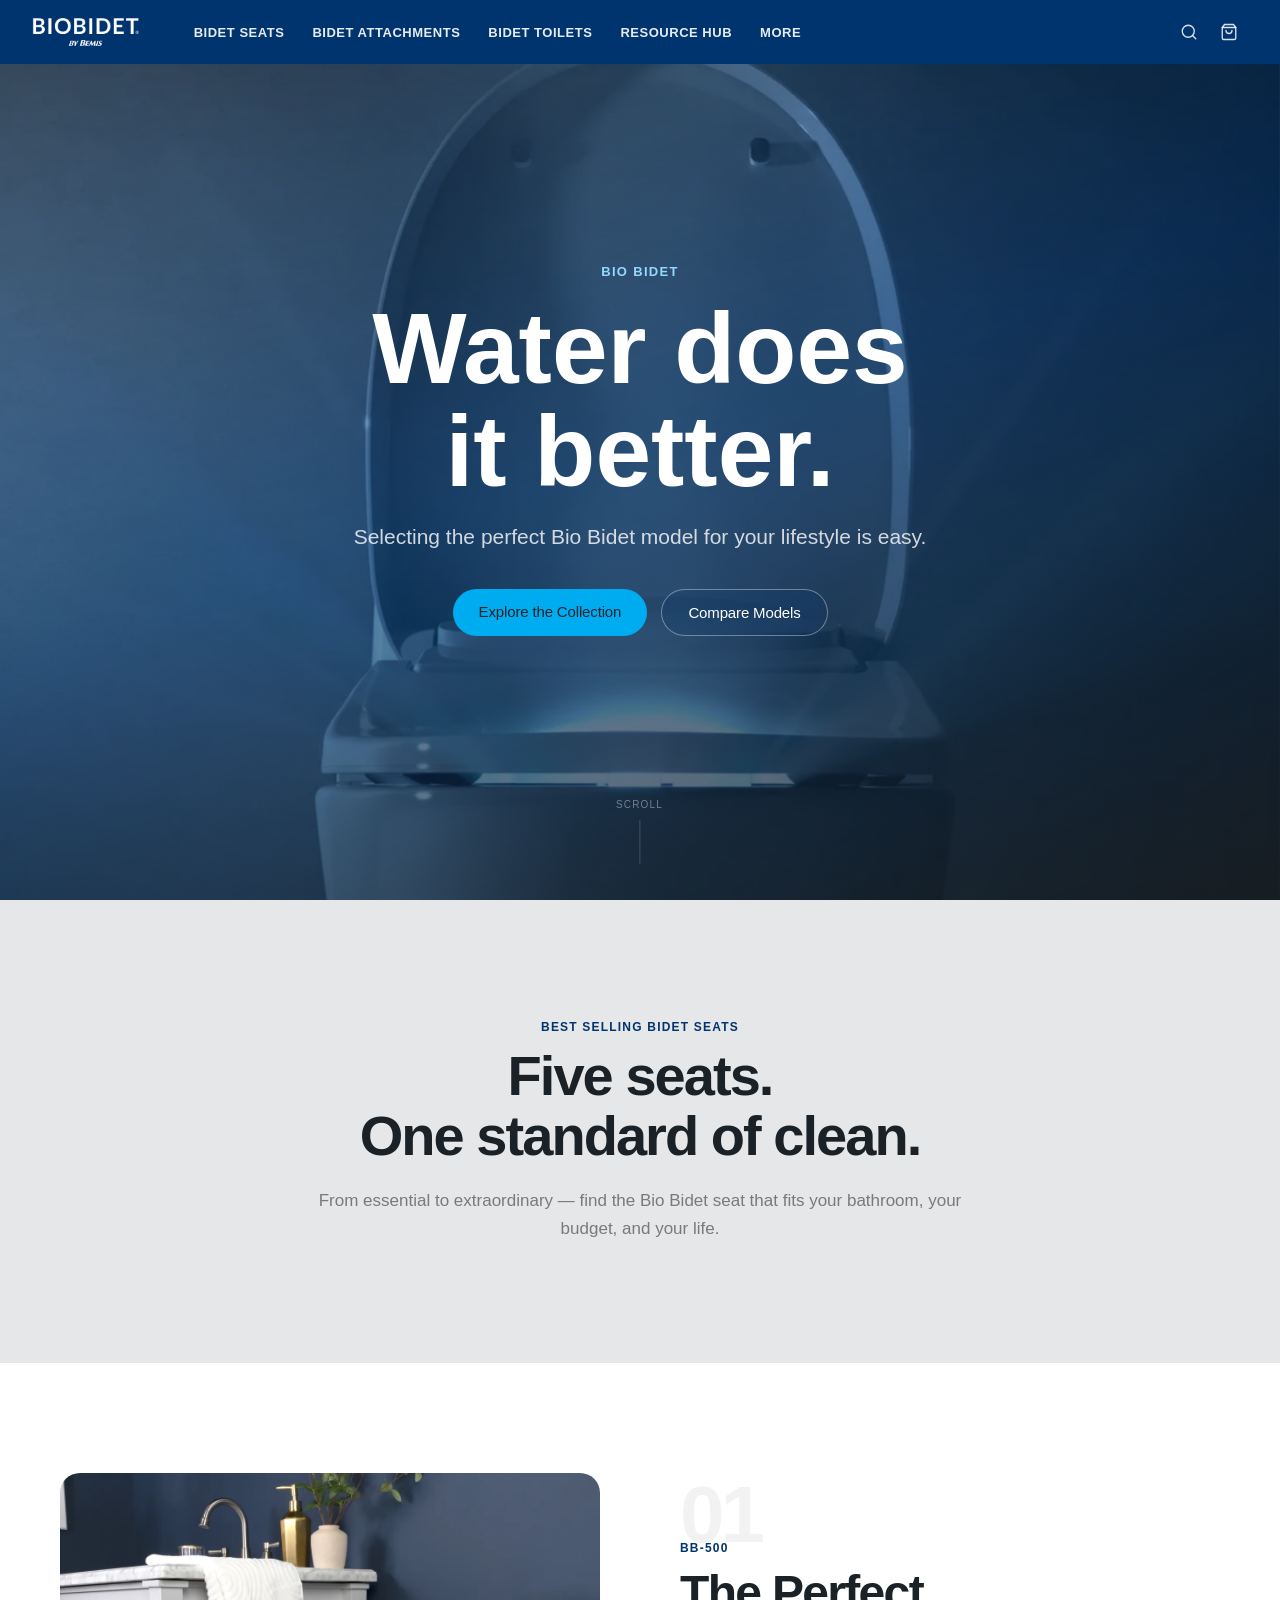
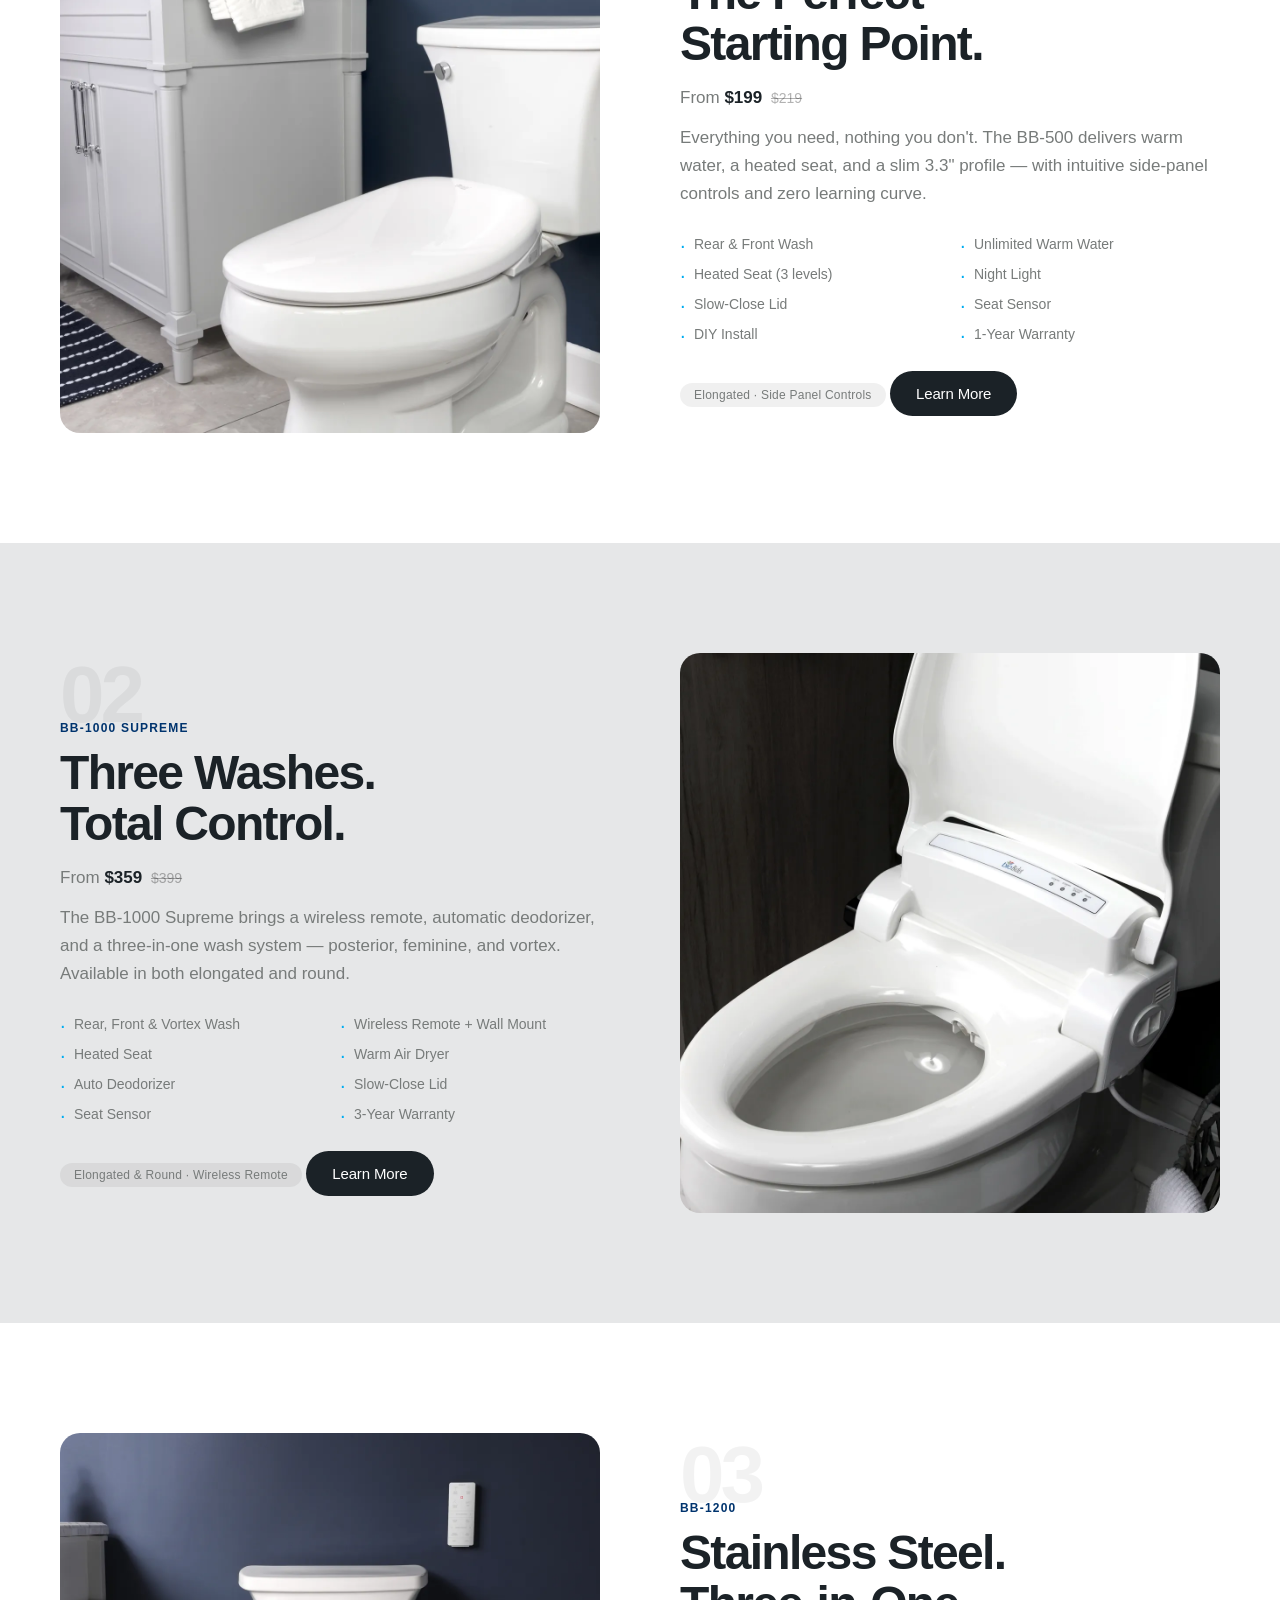
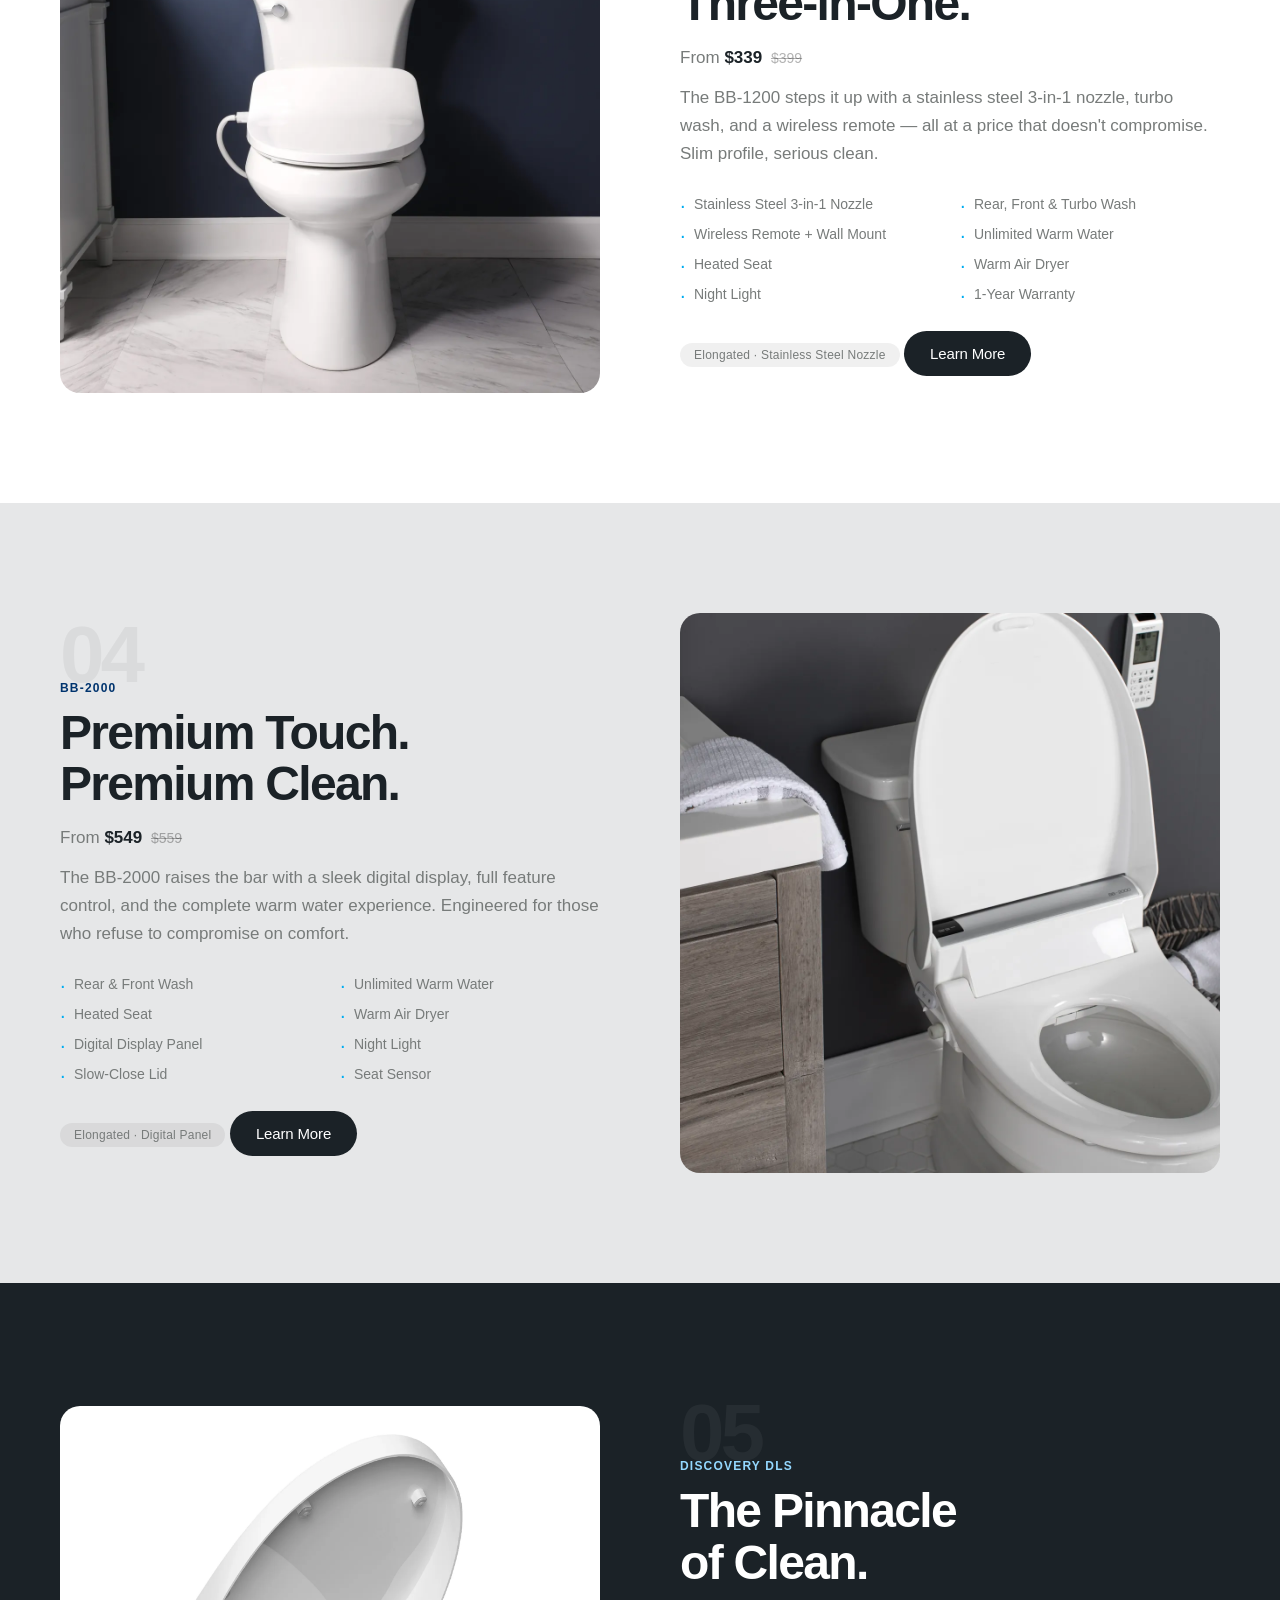
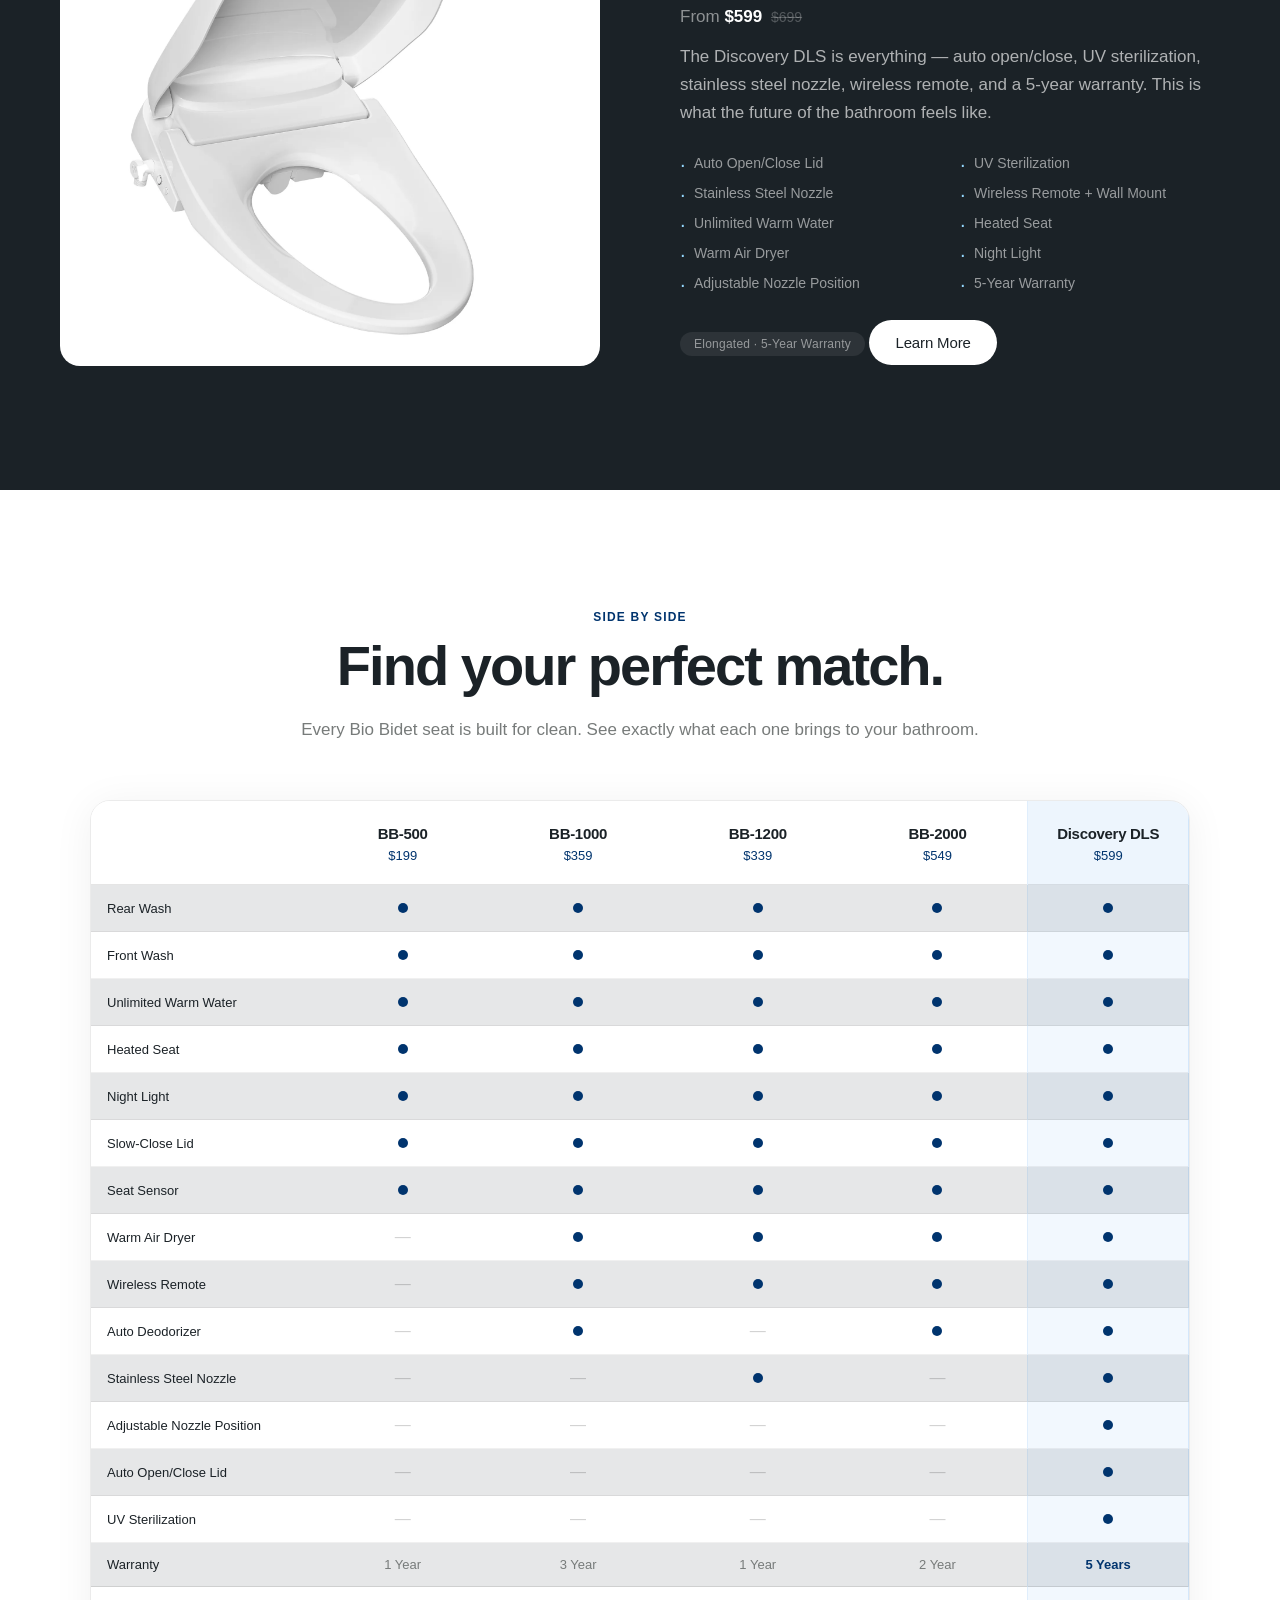
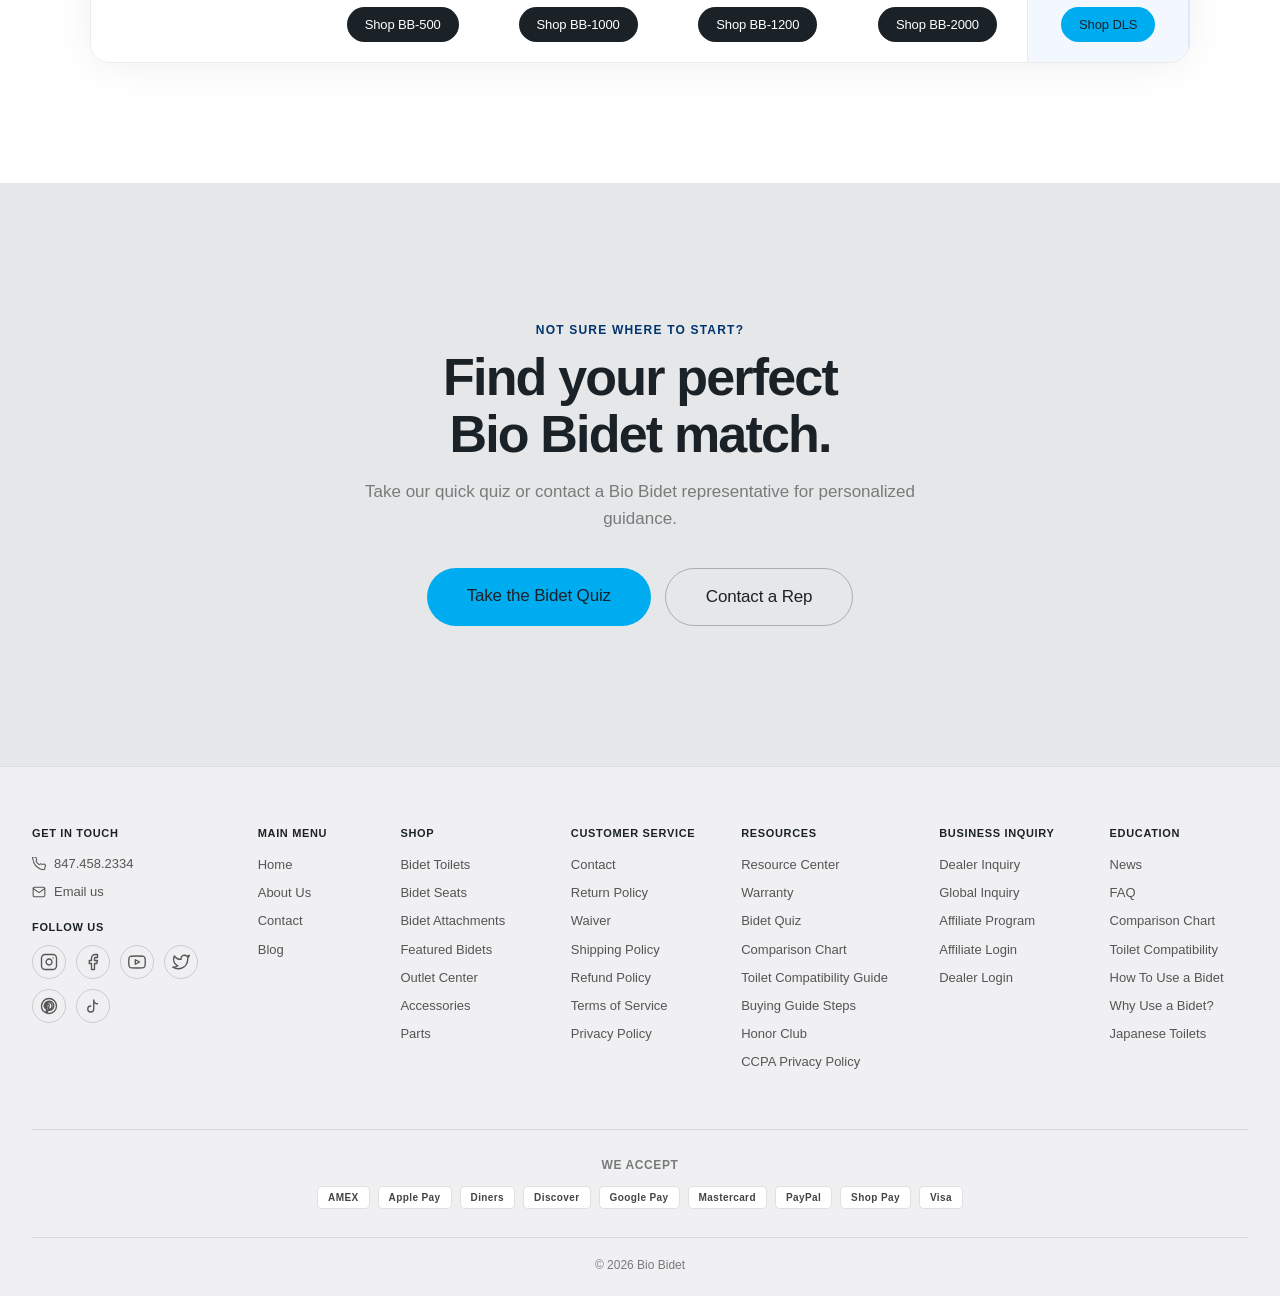
==== index.html @ 17b4bf98 "Add Bio Bidet Hero section and update styles for consistency - Created a new Liquid file for the Bio" ====
<!doctype html>
<html lang="en">
	<head>
		<meta charset="UTF-8" />
		<meta
			name="viewport"
			content="width=device-width, initial-scale=1.0"
		/>
		<title>Bidet Seat Comparison | Bio Bidet</title>
		<link
			rel="stylesheet"
			href="styles.css"
		/>
	</head>
	<body>
		<!-- HEADER -->
		<header
			class="site-header"
			id="site-header"
		>
			<nav class="nav-inner">
				<a
					href="/"
					class="nav-logo"
				>
					<img
						src="biobidet_images/newbiologo_white_5fd1c86d-9ed9-4a33-ad0b-62abd472718f_160x@2x.avif"
						alt="BioBidet by Bemis"
					/>
				</a>
				<ul class="nav-links">
					<li><a href="#">Bidet Seats</a></li>
					<li><a href="#">Bidet Attachments</a></li>
					<li><a href="#">Bidet Toilets</a></li>
					<li><a href="#">Resource Hub</a></li>
					<li><a href="#">More</a></li>
				</ul>
				<div class="nav-actions">
					<a
						href="#"
						class="nav-icon"
						aria-label="Search"
					>
						<svg
							width="18"
							height="18"
							viewBox="0 0 24 24"
							fill="none"
							stroke="currentColor"
							stroke-width="1.8"
							stroke-linecap="round"
							stroke-linejoin="round"
						>
							<circle
								cx="11"
								cy="11"
								r="8"
							></circle>
							<line
								x1="21"
								y1="21"
								x2="16.65"
								y2="16.65"
							></line>
						</svg>
					</a>
					<a
						href="#"
						class="nav-icon"
						aria-label="Cart"
					>
						<svg
							width="18"
							height="18"
							viewBox="0 0 24 24"
							fill="none"
							stroke="currentColor"
							stroke-width="1.8"
							stroke-linecap="round"
							stroke-linejoin="round"
						>
							<path d="M6 2L3 6v14a2 2 0 002 2h14a2 2 0 002-2V6l-3-4z"></path>
							<line
								x1="3"
								y1="6"
								x2="21"
								y2="6"
							></line>
							<path d="M16 10a4 4 0 01-8 0"></path>
						</svg>
					</a>
				</div>
			</nav>
		</header>

		<main>
			<!-- HERO -->
			<section class="hero">
				<div class="hero-media">
					<img
						src="biobidet_images/hero_web.webp"
						alt="Bio Bidet"
						class="hero-img"
					/>
					<div class="hero-overlay"></div>
				</div>
				<div class="hero-content">
					<p class="hero-eyebrow">Bio Bidet</p>
					<h1 class="hero-headline">Water does<br />it better.</h1>
					<p class="hero-sub">
						Selecting the perfect Bio Bidet model for your lifestyle is easy.
					</p>
					<div class="hero-actions">
						<a
							href="#collection"
							class="btn btn-primary"
							>Explore the Collection</a
						>
						<a
							href="#compare"
							class="btn btn-ghost"
							>Compare Models</a
						>
					</div>
				</div>
				<div class="hero-scroll">
					<span>Scroll</span>
					<div class="scroll-line"></div>
				</div>
			</section>

			<!-- COLLECTION INTRO -->
			<section
				class="collection-intro"
				id="collection"
			>
				<div class="collection-intro-inner">
					<p class="eyebrow reveal-fade">Best Selling Bidet Seats</p>
					<h2 class="section-title reveal-up">
						Five seats.<br />One standard of clean.
					</h2>
					<p class="section-sub reveal-up delay-1">
						From essential to extraordinary — find the Bio Bidet seat that fits
						your bathroom, your budget, and your life.
					</p>
				</div>
			</section>

			<!-- BB-500 -->
			<section
				class="product-section"
				id="bb-500"
			>
				<div class="product-inner">
					<div class="product-media reveal-right">
						<img
							src="biobidet_images/bb-500-lifestyle_web.webp"
							alt="BB-500 Bidet Seat"
						/>
					</div>
					<div class="product-content reveal-left">
						<p class="product-number">01</p>
						<p class="eyebrow">BB-500</p>
						<h2 class="product-title">The Perfect<br />Starting Point.</h2>
						<p class="product-price">
							From <strong>$199</strong> <span class="price-reg">$219</span>
						</p>
						<p class="product-desc">
							Everything you need, nothing you don't. The BB-500 delivers warm
							water, a heated seat, and a slim 3.3" profile — with intuitive
							side-panel controls and zero learning curve.
						</p>
						<ul class="feature-list">
							<li>Rear &amp; Front Wash</li>
							<li>Unlimited Warm Water</li>
							<li>Heated Seat (3 levels)</li>
							<li>Night Light</li>
							<li>Slow-Close Lid</li>
							<li>Seat Sensor</li>
							<li>DIY Install</li>
							<li>1-Year Warranty</li>
						</ul>
						<div class="product-tag">Elongated · Side Panel Controls</div>
						<a
							href="#"
							class="btn btn-dark"
							>Learn More</a
						>
					</div>
				</div>
			</section>

			<!-- BB-1000 -->
			<section
				class="product-section product-section--alt"
				id="bb-1000"
			>
				<div class="product-inner">
					<div class="product-content reveal-right">
						<p class="product-number">02</p>
						<p class="eyebrow">BB-1000 Supreme</p>
						<h2 class="product-title">Three Washes.<br />Total Control.</h2>
						<p class="product-price">
							From <strong>$359</strong> <span class="price-reg">$399</span>
						</p>
						<p class="product-desc">
							The BB-1000 Supreme brings a wireless remote, automatic
							deodorizer, and a three-in-one wash system — posterior, feminine,
							and vortex. Available in both elongated and round.
						</p>
						<ul class="feature-list">
							<li>Rear, Front &amp; Vortex Wash</li>
							<li>Wireless Remote + Wall Mount</li>
							<li>Heated Seat</li>
							<li>Warm Air Dryer</li>
							<li>Auto Deodorizer</li>
							<li>Slow-Close Lid</li>
							<li>Seat Sensor</li>
							<li>3-Year Warranty</li>
						</ul>
						<div class="product-tag">
							Elongated &amp; Round · Wireless Remote
						</div>
						<a
							href="#"
							class="btn btn-dark"
							>Learn More</a
						>
					</div>
					<div class="product-media reveal-left">
						<img
							src="biobidet_images/bb-1000-lifestyle_web.webp"
							alt="BB-1000 Supreme Bidet Seat"
						/>
					</div>
				</div>
			</section>

			<!-- BB-1200 -->
			<section
				class="product-section"
				id="bb-1200"
			>
				<div class="product-inner">
					<div class="product-media reveal-right">
						<img
							src="biobidet_images/BB1200_Lifestyle_9_web.webp"
							alt="BB-1200 Bidet Seat"
						/>
					</div>
					<div class="product-content reveal-left">
						<p class="product-number">03</p>
						<p class="eyebrow">BB-1200</p>
						<h2 class="product-title">Stainless Steel.<br />Three-in-One.</h2>
						<p class="product-price">
							From <strong>$339</strong> <span class="price-reg">$399</span>
						</p>
						<p class="product-desc">
							The BB-1200 steps it up with a stainless steel 3-in-1 nozzle,
							turbo wash, and a wireless remote — all at a price that doesn't
							compromise. Slim profile, serious clean.
						</p>
						<ul class="feature-list">
							<li>Stainless Steel 3-in-1 Nozzle</li>
							<li>Rear, Front &amp; Turbo Wash</li>
							<li>Wireless Remote + Wall Mount</li>
							<li>Unlimited Warm Water</li>
							<li>Heated Seat</li>
							<li>Warm Air Dryer</li>
							<li>Night Light</li>
							<li>1-Year Warranty</li>
						</ul>
						<div class="product-tag">Elongated · Stainless Steel Nozzle</div>
						<a
							href="#"
							class="btn btn-dark"
							>Learn More</a
						>
					</div>
				</div>
			</section>

			<!-- BB-2000 -->
			<section
				class="product-section product-section--alt"
				id="bb-2000"
			>
				<div class="product-inner">
					<div class="product-content reveal-right">
						<p class="product-number">04</p>
						<p class="eyebrow">BB-2000</p>
						<h2 class="product-title">Premium Touch.<br />Premium Clean.</h2>
						<p class="product-price">
							From <strong>$549</strong> <span class="price-reg">$559</span>
						</p>
						<p class="product-desc">
							The BB-2000 raises the bar with a sleek digital display, full
							feature control, and the complete warm water experience.
							Engineered for those who refuse to compromise on comfort.
						</p>
						<ul class="feature-list">
							<li>Rear &amp; Front Wash</li>
							<li>Unlimited Warm Water</li>
							<li>Heated Seat</li>
							<li>Warm Air Dryer</li>
							<li>Digital Display Panel</li>
							<li>Night Light</li>
							<li>Slow-Close Lid</li>
							<li>Seat Sensor</li>
						</ul>
						<div class="product-tag">Elongated · Digital Panel</div>
						<a
							href="#"
							class="btn btn-dark"
							>Learn More</a
						>
					</div>
					<div class="product-media reveal-left">
						<img
							src="biobidet_images/bb-2000-lifestyle_web.webp"
							alt="BB-2000 Bidet Seat"
						/>
					</div>
				</div>
			</section>

			<!-- DISCOVERY DLS -->
			<section
				class="product-section product-section--dark"
				id="discovery-dls"
			>
				<div class="product-inner">
					<div class="product-media reveal-right">
						<img
							src="biobidet_images/Dealer-DLS-Listing-Image-5_web.webp"
							alt="Discovery DLS Smart Bidet Seat"
						/>
					</div>
					<div class="product-content reveal-left">
						<p class="product-number product-number--light">05</p>
						<p class="eyebrow eyebrow--light">Discovery DLS</p>
						<h2 class="product-title product-title--light">
							The Pinnacle<br />of Clean.
						</h2>
						<p class="product-price product-price--light">
							From <strong>$599</strong>
							<span class="price-reg price-reg--light">$699</span>
						</p>
						<p class="product-desc product-desc--light">
							The Discovery DLS is everything — auto open/close, UV
							sterilization, stainless steel nozzle, wireless remote, and a
							5-year warranty. This is what the future of the bathroom feels
							like.
						</p>
						<ul class="feature-list feature-list--light">
							<li>Auto Open/Close Lid</li>
							<li>UV Sterilization</li>
							<li>Stainless Steel Nozzle</li>
							<li>Wireless Remote + Wall Mount</li>
							<li>Unlimited Warm Water</li>
							<li>Heated Seat</li>
							<li>Warm Air Dryer</li>
							<li>Night Light</li>
							<li>Adjustable Nozzle Position</li>
							<li>5-Year Warranty</li>
						</ul>
						<div class="product-tag product-tag--light">
							Elongated · 5-Year Warranty
						</div>
						<a
							href="#"
							class="btn btn-white"
							>Learn More</a
						>
					</div>
				</div>
			</section>

			<!-- COMPARISON TABLE -->
			<section
				class="compare-section"
				id="compare"
			>
				<div class="compare-inner">
					<div class="compare-header">
						<p class="eyebrow reveal-fade">Side by Side</p>
						<h2 class="section-title reveal-up">Find your perfect match.</h2>
						<p class="section-sub reveal-up delay-1">
							Every Bio Bidet seat is built for clean. See exactly what each one
							brings to your bathroom.
						</p>
					</div>

					<div class="compare-table-wrap reveal-up delay-2">
						<table class="compare-table">
							<thead>
								<tr>
									<th class="feature-col"></th>
									<th>
										<span class="model-name">BB-500</span>
										<span class="model-price">$199</span>
									</th>
									<th>
										<span class="model-name">BB-1000</span>
										<span class="model-price">$359</span>
									</th>
									<th>
										<span class="model-name">BB-1200</span>
										<span class="model-price">$339</span>
									</th>
									<th>
										<span class="model-name">BB-2000</span>
										<span class="model-price">$549</span>
									</th>
									<th class="col-highlight">
										<span class="model-name">Discovery DLS</span>
										<span class="model-price">$599</span>
									</th>
								</tr>
							</thead>
							<tbody>
								<tr>
									<td class="feature-name">Rear Wash</td>
									<td><span class="dot"></span></td>
									<td><span class="dot"></span></td>
									<td><span class="dot"></span></td>
									<td><span class="dot"></span></td>
									<td class="col-highlight"><span class="dot"></span></td>
								</tr>
								<tr>
									<td class="feature-name">Front Wash</td>
									<td><span class="dot"></span></td>
									<td><span class="dot"></span></td>
									<td><span class="dot"></span></td>
									<td><span class="dot"></span></td>
									<td class="col-highlight"><span class="dot"></span></td>
								</tr>
								<tr>
									<td class="feature-name">Unlimited Warm Water</td>
									<td><span class="dot"></span></td>
									<td><span class="dot"></span></td>
									<td><span class="dot"></span></td>
									<td><span class="dot"></span></td>
									<td class="col-highlight"><span class="dot"></span></td>
								</tr>
								<tr>
									<td class="feature-name">Heated Seat</td>
									<td><span class="dot"></span></td>
									<td><span class="dot"></span></td>
									<td><span class="dot"></span></td>
									<td><span class="dot"></span></td>
									<td class="col-highlight"><span class="dot"></span></td>
								</tr>
								<tr>
									<td class="feature-name">Night Light</td>
									<td><span class="dot"></span></td>
									<td><span class="dot"></span></td>
									<td><span class="dot"></span></td>
									<td><span class="dot"></span></td>
									<td class="col-highlight"><span class="dot"></span></td>
								</tr>
								<tr>
									<td class="feature-name">Slow-Close Lid</td>
									<td><span class="dot"></span></td>
									<td><span class="dot"></span></td>
									<td><span class="dot"></span></td>
									<td><span class="dot"></span></td>
									<td class="col-highlight"><span class="dot"></span></td>
								</tr>
								<tr>
									<td class="feature-name">Seat Sensor</td>
									<td><span class="dot"></span></td>
									<td><span class="dot"></span></td>
									<td><span class="dot"></span></td>
									<td><span class="dot"></span></td>
									<td class="col-highlight"><span class="dot"></span></td>
								</tr>
								<tr>
									<td class="feature-name">Warm Air Dryer</td>
									<td><span class="dash">—</span></td>
									<td><span class="dot"></span></td>
									<td><span class="dot"></span></td>
									<td><span class="dot"></span></td>
									<td class="col-highlight"><span class="dot"></span></td>
								</tr>
								<tr>
									<td class="feature-name">Wireless Remote</td>
									<td><span class="dash">—</span></td>
									<td><span class="dot"></span></td>
									<td><span class="dot"></span></td>
									<td><span class="dot"></span></td>
									<td class="col-highlight"><span class="dot"></span></td>
								</tr>
								<tr>
									<td class="feature-name">Auto Deodorizer</td>
									<td><span class="dash">—</span></td>
									<td><span class="dot"></span></td>
									<td><span class="dash">—</span></td>
									<td><span class="dot"></span></td>
									<td class="col-highlight"><span class="dot"></span></td>
								</tr>
								<tr>
									<td class="feature-name">Stainless Steel Nozzle</td>
									<td><span class="dash">—</span></td>
									<td><span class="dash">—</span></td>
									<td><span class="dot"></span></td>
									<td><span class="dash">—</span></td>
									<td class="col-highlight"><span class="dot"></span></td>
								</tr>
								<tr>
									<td class="feature-name">Adjustable Nozzle Position</td>
									<td><span class="dash">—</span></td>
									<td><span class="dash">—</span></td>
									<td><span class="dash">—</span></td>
									<td><span class="dash">—</span></td>
									<td class="col-highlight"><span class="dot"></span></td>
								</tr>
								<tr>
									<td class="feature-name">Auto Open/Close Lid</td>
									<td><span class="dash">—</span></td>
									<td><span class="dash">—</span></td>
									<td><span class="dash">—</span></td>
									<td><span class="dash">—</span></td>
									<td class="col-highlight"><span class="dot"></span></td>
								</tr>
								<tr>
									<td class="feature-name">UV Sterilization</td>
									<td><span class="dash">—</span></td>
									<td><span class="dash">—</span></td>
									<td><span class="dash">—</span></td>
									<td><span class="dash">—</span></td>
									<td class="col-highlight"><span class="dot"></span></td>
								</tr>
								<tr>
									<td class="feature-name">Warranty</td>
									<td class="feature-text">1 Year</td>
									<td class="feature-text">3 Year</td>
									<td class="feature-text">1 Year</td>
									<td class="feature-text">2 Year</td>
									<td class="col-highlight feature-text highlight-text">
										5 Years
									</td>
								</tr>
							</tbody>
							<tfoot>
								<tr>
									<td></td>
									<td>
										<a
											href="#"
											class="btn btn-dark btn-sm"
											>Shop BB-500</a
										>
									</td>
									<td>
										<a
											href="#"
											class="btn btn-dark btn-sm"
											>Shop BB-1000</a
										>
									</td>
									<td>
										<a
											href="#"
											class="btn btn-dark btn-sm"
											>Shop BB-1200</a
										>
									</td>
									<td>
										<a
											href="#"
											class="btn btn-dark btn-sm"
											>Shop BB-2000</a
										>
									</td>
									<td class="col-highlight">
										<a
											href="#"
											class="btn btn-primary btn-sm"
											>Shop DLS</a
										>
									</td>
								</tr>
							</tfoot>
						</table>
					</div>
				</div>
			</section>

			<!-- CTA STRIP -->
			<section class="cta-strip">
				<div class="cta-inner reveal-up">
					<p class="eyebrow">Not Sure Where to Start?</p>
					<h2 class="cta-title">Find your perfect<br />Bio Bidet match.</h2>
					<p class="cta-sub">
						Take our quick quiz or contact a Bio Bidet representative for
						personalized guidance.
					</p>
					<div class="cta-actions">
						<a
							href="#"
							class="btn btn-primary btn-large"
							>Take the Bidet Quiz</a
						>
						<a
							href="#"
							class="btn btn-outline btn-large"
							>Contact a Rep</a
						>
					</div>
				</div>
			</section>
		</main>

		<!-- FOOTER -->
		<footer class="site-footer">
			<div class="footer-inner">
				<div class="footer-col footer-col--contact">
					<h4>Get in touch</h4>
					<ul>
						<li>
							<a
								href="tel:8474582334"
								class="footer-contact-link"
							>
								<svg
									width="14"
									height="14"
									viewBox="0 0 24 24"
									fill="none"
									stroke="currentColor"
									stroke-width="1.8"
									stroke-linecap="round"
									stroke-linejoin="round"
								>
									<path
										d="M22 16.92v3a2 2 0 01-2.18 2 19.79 19.79 0 01-8.63-3.07A19.5 19.5 0 013.07 9.8 19.79 19.79 0 0 0 .21 1.18 2 2 0 012.22 0h3a2 2 0 012 1.72c.127.96.361 1.903.7 2.81a2 2 0 01-.45 2.11L6.91 7.09a16 16 0 006 6l.66-.66a2 2 0 012.11-.45c.907.339 1.85.573 2.81.7A2 2 0 0122 16.92z"
									></path>
								</svg>
								847.458.2334
							</a>
						</li>
						<li>
							<a
								href="mailto:info@biobidet.com"
								class="footer-contact-link"
							>
								<svg
									width="14"
									height="14"
									viewBox="0 0 24 24"
									fill="none"
									stroke="currentColor"
									stroke-width="1.8"
									stroke-linecap="round"
									stroke-linejoin="round"
								>
									<path
										d="M4 4h16c1.1 0 2 .9 2 2v12c0 1.1-.9 2-2 2H4c-1.1 0-2-.9-2-2V6c0-1.1.9-2 2-2z"
									></path>
									<polyline points="22,6 12,13 2,6"></polyline>
								</svg>
								Email us
							</a>
						</li>
					</ul>
					<p class="footer-social-label">Follow us</p>
					<div class="footer-social">
						<a
							href="#"
							aria-label="Instagram"
						>
							<svg
								width="18"
								height="18"
								viewBox="0 0 24 24"
								fill="none"
								stroke="currentColor"
								stroke-width="1.8"
								stroke-linecap="round"
								stroke-linejoin="round"
							>
								<rect
									x="2"
									y="2"
									width="20"
									height="20"
									rx="5"
									ry="5"
								></rect>
								<path d="M16 11.37A4 4 0 1112.63 8 4 4 0 0116 11.37z"></path>
								<line
									x1="17.5"
									y1="6.5"
									x2="17.51"
									y2="6.5"
								></line>
							</svg>
						</a>
						<a
							href="#"
							aria-label="Facebook"
						>
							<svg
								width="18"
								height="18"
								viewBox="0 0 24 24"
								fill="none"
								stroke="currentColor"
								stroke-width="1.8"
								stroke-linecap="round"
								stroke-linejoin="round"
							>
								<path
									d="M18 2h-3a5 5 0 00-5 5v3H7v4h3v8h4v-8h3l1-4h-4V7a1 1 0 011-1h3z"
								></path>
							</svg>
						</a>
						<a
							href="#"
							aria-label="YouTube"
						>
							<svg
								width="18"
								height="18"
								viewBox="0 0 24 24"
								fill="none"
								stroke="currentColor"
								stroke-width="1.8"
								stroke-linecap="round"
								stroke-linejoin="round"
							>
								<path
									d="M22.54 6.42a2.78 2.78 0 00-1.95-1.96C18.88 4 12 4 12 4s-6.88 0-8.59.46a2.78 2.78 0 00-1.95 1.96A29 29 0 001 12a29 29 0 00.46 5.58A2.78 2.78 0 003.41 19.6C5.12 20 12 20 12 20s6.88 0 8.59-.46a2.78 2.78 0 001.95-1.95A29 29 0 0023 12a29 29 0 00-.46-5.58z"
								></path>
								<polygon
									points="9.75 15.02 15.5 12 9.75 8.98 9.75 15.02"
								></polygon>
							</svg>
						</a>
						<a
							href="#"
							aria-label="Twitter"
						>
							<svg
								width="18"
								height="18"
								viewBox="0 0 24 24"
								fill="none"
								stroke="currentColor"
								stroke-width="1.8"
								stroke-linecap="round"
								stroke-linejoin="round"
							>
								<path
									d="M23 3a10.9 10.9 0 01-3.14 1.53 4.48 4.48 0 00-7.86 3v1A10.66 10.66 0 013 4s-4 9 5 13a11.64 11.64 0 01-7 2c9 5 20 0 20-11.5a4.5 4.5 0 00-.08-.83A7.72 7.72 0 0023 3z"
								></path>
							</svg>
						</a>
						<a
							href="#"
							aria-label="Pinterest"
						>
							<svg
								width="18"
								height="18"
								viewBox="0 0 24 24"
								fill="none"
								stroke="currentColor"
								stroke-width="1.8"
								stroke-linecap="round"
								stroke-linejoin="round"
							>
								<path
									d="M12 2C6.477 2 2 6.477 2 12c0 4.236 2.636 7.855 6.356 9.312-.088-.791-.167-2.005.035-2.868.181-.78 1.172-4.97 1.172-4.97s-.299-.598-.299-1.482c0-1.388.806-2.428 1.808-2.428.852 0 1.265.64 1.265 1.408 0 .858-.546 2.14-.828 3.33-.236.995.499 1.806 1.476 1.806 1.772 0 3.137-1.868 3.137-4.568 0-2.39-1.716-4.061-4.168-4.061-2.837 0-4.5 2.128-4.5 4.327 0 .857.33 1.775.741 2.278a.3.3 0 01.069.286c-.076.31-.244.995-.277 1.134-.044.183-.146.222-.337.134-1.249-.581-2.03-2.407-2.03-3.874 0-3.154 2.292-6.052 6.608-6.052 3.469 0 6.165 2.473 6.165 5.776 0 3.447-2.173 6.22-5.19 6.22-1.013 0-1.966-.527-2.292-1.148l-.623 2.378c-.226.869-.835 1.958-1.244 2.621.938.29 1.931.446 2.962.446 5.523 0 10-4.477 10-10S17.523 2 12 2z"
								></path>
							</svg>
						</a>
						<a
							href="#"
							aria-label="TikTok"
						>
							<svg
								width="18"
								height="18"
								viewBox="0 0 24 24"
								fill="none"
								stroke="currentColor"
								stroke-width="1.8"
								stroke-linecap="round"
								stroke-linejoin="round"
							>
								<path d="M9 12a4 4 0 104 4V4a5 5 0 005 5"></path>
							</svg>
						</a>
					</div>
				</div>

				<div class="footer-col">
					<h4>Main Menu</h4>
					<ul>
						<li><a href="#">Home</a></li>
						<li><a href="#">About Us</a></li>
						<li><a href="#">Contact</a></li>
						<li><a href="#">Blog</a></li>
					</ul>
				</div>

				<div class="footer-col">
					<h4>Shop</h4>
					<ul>
						<li><a href="#">Bidet Toilets</a></li>
						<li><a href="#">Bidet Seats</a></li>
						<li><a href="#">Bidet Attachments</a></li>
						<li><a href="#">Featured Bidets</a></li>
						<li><a href="#">Outlet Center</a></li>
						<li><a href="#">Accessories</a></li>
						<li><a href="#">Parts</a></li>
					</ul>
				</div>

				<div class="footer-col">
					<h4>Customer Service</h4>
					<ul>
						<li><a href="#">Contact</a></li>
						<li><a href="#">Return Policy</a></li>
						<li><a href="#">Waiver</a></li>
						<li><a href="#">Shipping Policy</a></li>
						<li><a href="#">Refund Policy</a></li>
						<li><a href="#">Terms of Service</a></li>
						<li><a href="#">Privacy Policy</a></li>
					</ul>
				</div>

				<div class="footer-col">
					<h4>Resources</h4>
					<ul>
						<li><a href="#">Resource Center</a></li>
						<li><a href="#">Warranty</a></li>
						<li><a href="#">Bidet Quiz</a></li>
						<li><a href="#">Comparison Chart</a></li>
						<li><a href="#">Toilet Compatibility Guide</a></li>
						<li><a href="#">Buying Guide Steps</a></li>
						<li><a href="#">Honor Club</a></li>
						<li><a href="#">CCPA Privacy Policy</a></li>
					</ul>
				</div>

				<div class="footer-col">
					<h4>Business Inquiry</h4>
					<ul>
						<li><a href="#">Dealer Inquiry</a></li>
						<li><a href="#">Global Inquiry</a></li>
						<li><a href="#">Affiliate Program</a></li>
						<li><a href="#">Affiliate Login</a></li>
						<li><a href="#">Dealer Login</a></li>
					</ul>
				</div>

				<div class="footer-col">
					<h4>Education</h4>
					<ul>
						<li><a href="#">News</a></li>
						<li><a href="#">FAQ</a></li>
						<li><a href="#">Comparison Chart</a></li>
						<li><a href="#">Toilet Compatibility</a></li>
						<li><a href="#">How To Use a Bidet</a></li>
						<li><a href="#">Why Use a Bidet?</a></li>
						<li><a href="#">Japanese Toilets</a></li>
					</ul>
				</div>
			</div>

			<div class="footer-payments">
				<p class="footer-payments-label">We accept</p>
				<div class="payment-icons">
					<span class="payment-badge">AMEX</span>
					<span class="payment-badge">Apple Pay</span>
					<span class="payment-badge">Diners</span>
					<span class="payment-badge">Discover</span>
					<span class="payment-badge">Google Pay</span>
					<span class="payment-badge">Mastercard</span>
					<span class="payment-badge">PayPal</span>
					<span class="payment-badge">Shop Pay</span>
					<span class="payment-badge">Visa</span>
				</div>
			</div>

			<div class="footer-bottom">
				<p>&copy; 2026 Bio Bidet</p>
			</div>
		</footer>

		<script src="script.js"></script>
	</body>
</html>
---- styles.css ----
/* ============================================================
   BASE & RESET
   ============================================================ */
*, *::before, *::after {
    margin: 0;
    padding: 0;
    box-sizing: border-box;
}

:root {
    --font:   Lato, "Avenir Next", "Helvetica Neue", Arial, sans-serif;
    --black:  #1b2227;
    --mid:    #777b7a;
    --light:  #e6e7e8;
    --white:  #ffffff;
    --navy:   #00346e;
    --navy-h: #1c4b8e;
    --blue:   #00346e;
    --blue-h: #1c4b8e;
    --cyan:   #00acf0;
    --cyan-l: #94d8ff;
    --radius: 20px;
    --ease:   cubic-bezier(0.25, 0.46, 0.45, 0.94);
}

html { scroll-behavior: smooth; }

body {
    font-family: var(--font);
    color: var(--black);
    background: var(--white);
    overflow-x: hidden;
    -webkit-font-smoothing: antialiased;
    -moz-osx-font-smoothing: grayscale;
}

img  { display: block; max-width: 100%; }
a    { text-decoration: none; color: inherit; }
ul   { list-style: none; }

/* ============================================================
   HEADER
   ============================================================ */
.site-header {
    position: fixed;
    top: 0; left: 0; right: 0;
    z-index: 1000;
    background: var(--navy);
    transition: box-shadow 0.3s ease;
}

.site-header.scrolled {
    box-shadow: 0 2px 24px rgba(0, 0, 0, 0.35);
}

.nav-inner {
    max-width: 1280px;
    margin: 0 auto;
    padding: 0 32px;
    height: 64px;
    display: flex;
    align-items: center;
    gap: 40px;
}

.nav-logo {
    flex-shrink: 0;
    display: flex;
    align-items: center;
}

.nav-logo img {
    height: 36px;
    width: auto;
}

.nav-links {
    display: flex;
    align-items: center;
    gap: 0;
    flex: 1;
}

.nav-links a {
    font-size: 13px;
    font-weight: 600;
    letter-spacing: 0.04em;
    text-transform: uppercase;
    color: rgba(255, 255, 255, 0.9);
    padding: 8px 14px;
    border-radius: 6px;
    white-space: nowrap;
    transition: background 0.2s ease, color 0.2s ease;
}

.nav-links a:hover {
    background: rgba(255, 255, 255, 0.12);
    color: #fff;
}

.nav-actions {
    display: flex;
    align-items: center;
    gap: 2px;
}

.nav-icon {
    display: flex;
    align-items: center;
    justify-content: center;
    width: 38px;
    height: 38px;
    border-radius: 8px;
    color: rgba(255, 255, 255, 0.85);
    transition: background 0.2s ease, color 0.2s ease;
}

.nav-icon:hover {
    background: rgba(255, 255, 255, 0.12);
    color: #fff;
}

/* ============================================================
   HERO
   ============================================================ */
.hero {
    position: relative;
    height: 100vh;
    min-height: 640px;
    display: flex;
    align-items: center;
    justify-content: center;
    overflow: hidden;
}

.hero-media {
    position: absolute;
    inset: 0;
}

.hero-img {
    width: 100%;
    height: 115%;
    object-fit: cover;
    object-position: center;
    will-change: transform;
}

.hero-overlay {
    position: absolute;
    inset: 0;
    background: linear-gradient(
        160deg,
        rgba(0, 52, 110, 0.12) 0%,
        rgba(0, 52, 110, 0.56) 50%,
        rgba(27, 34, 39, 0.82) 100%
    );
}

.hero-content {
    position: relative;
    z-index: 2;
    text-align: center;
    color: #fff;
    max-width: 820px;
    padding: 0 28px;
}

.hero-eyebrow {
    font-size: 13px;
    font-weight: 600;
    letter-spacing: 0.1em;
    text-transform: uppercase;
    color: var(--cyan-l);
    margin-bottom: 18px;
    opacity: 0;
    transform: translateY(18px);
    animation: fadeUp 0.8s var(--ease) forwards 0.3s;
}

.hero-headline {
    font-size: clamp(52px, 9vw, 100px);
    font-weight: 900;
    letter-spacing: 0;
    line-height: 1.03;
    color: #fff;
    margin-bottom: 22px;
    opacity: 0;
    transform: translateY(30px);
    animation: fadeUp 0.9s var(--ease) forwards 0.55s;
}

.hero-sub {
    font-size: clamp(17px, 2.2vw, 21px);
    font-weight: 400;
    color: rgba(255, 255, 255, 0.8);
    margin-bottom: 40px;
    opacity: 0;
    transform: translateY(18px);
    animation: fadeUp 0.8s var(--ease) forwards 0.85s;
}

.hero-actions {
    display: flex;
    gap: 14px;
    justify-content: center;
    flex-wrap: wrap;
    opacity: 0;
    transform: translateY(18px);
    animation: fadeUp 0.8s var(--ease) forwards 1.05s;
}

.hero-scroll {
    position: absolute;
    bottom: 36px;
    left: 50%;
    transform: translateX(-50%);
    z-index: 2;
    display: flex;
    flex-direction: column;
    align-items: center;
    gap: 10px;
    color: rgba(255, 255, 255, 0.4);
    font-size: 10px;
    font-weight: 500;
    letter-spacing: 0.12em;
    text-transform: uppercase;
    opacity: 0;
    animation: fadeIn 1s ease forwards 1.6s;
}

.scroll-line {
    width: 1px;
    height: 44px;
    background: rgba(255, 255, 255, 0.18);
    position: relative;
    overflow: hidden;
}

.scroll-line::after {
    content: '';
    position: absolute;
    top: -100%;
    left: 0;
    width: 100%;
    height: 100%;
    background: rgba(255, 255, 255, 0.7);
    animation: scrollDrop 1.8s ease-in-out infinite 2s;
}

/* ============================================================
   BUTTONS
   ============================================================ */
.btn {
    display: inline-block;
    padding: 14px 26px;
    border-radius: 980px;
    font-size: 15px;
    font-weight: 500;
    letter-spacing: -0.01em;
    cursor: pointer;
    border: none;
    transition: background 0.22s ease, transform 0.18s ease;
    white-space: nowrap;
}

.btn-primary { background: var(--cyan); color: var(--black); }
.btn-primary:hover { background: var(--cyan-l); transform: scale(1.02); }

.btn-ghost {
    background: rgba(0, 52, 110, 0.18);
    color: #fff;
    border: 1px solid rgba(230, 231, 232, 0.42);
    backdrop-filter: blur(10px);
}
.btn-ghost:hover { background: rgba(0, 52, 110, 0.38); }

.btn-dark { background: var(--black); color: #fff; }
.btn-dark:hover { background: var(--navy-h); transform: scale(1.02); }

.btn-white { background: #fff; color: var(--black); }
.btn-white:hover { background: var(--light); transform: scale(1.02); }

.btn-outline {
    background: transparent;
    color: var(--black);
    border: 1.5px solid rgba(0,0,0,0.25);
}
.btn-outline:hover { background: rgba(0,0,0,0.05); }

.btn-large { padding: 18px 40px; font-size: 17px; }
.btn-sm    { padding: 10px 18px; font-size: 13px; }

/* ============================================================
   SHARED TYPOGRAPHY
   ============================================================ */
.eyebrow {
    font-size: 12px;
    font-weight: 700;
    letter-spacing: 0.1em;
    text-transform: uppercase;
    color: var(--blue);
    margin-bottom: 12px;
}

.eyebrow--light { color: var(--cyan-l); }

/* ============================================================
   COLLECTION INTRO
   ============================================================ */
.collection-intro {
    background: var(--light);
    padding: 120px 28px;
    text-align: center;
}

.collection-intro-inner {
    max-width: 680px;
    margin: 0 auto;
}

.section-title {
    font-size: clamp(36px, 5vw, 56px);
    font-weight: 700;
    letter-spacing: -0.035em;
    line-height: 1.08;
    color: var(--black);
    margin-bottom: 20px;
}

.section-sub {
    font-size: 17px;
    line-height: 1.65;
    color: var(--mid);
}

/* ============================================================
   PRODUCT SECTIONS
   ============================================================ */
.product-section { padding: 110px 28px; background: var(--white); }
.product-section--alt  { background: var(--light); }
.product-section--dark { background: var(--black); }

.product-inner {
    max-width: 1160px;
    margin: 0 auto;
    display: grid;
    grid-template-columns: 1fr 1fr;
    gap: 80px;
    align-items: center;
}

.product-media img {
    width: 100%;
    height: 560px;
    object-fit: cover;
    border-radius: var(--radius);
    transition: transform 0.6s var(--ease);
}

.product-media:hover img { transform: scale(1.02); }

.product-number {
    font-size: 80px;
    font-weight: 800;
    color: rgba(0, 0, 0, 0.05);
    line-height: 1;
    margin-bottom: -14px;
    letter-spacing: -0.05em;
    user-select: none;
}

.product-number--light { color: rgba(255, 255, 255, 0.05); }

.product-price {
    font-size: 17px;
    color: var(--mid);
    margin-bottom: 16px;
}

.product-price strong { color: var(--black); font-weight: 600; }

.product-price--light { color: rgba(255,255,255,0.5); }
.product-price--light strong { color: #fff; }

.price-reg {
    font-size: 14px;
    color: rgba(0,0,0,0.3);
    text-decoration: line-through;
    margin-left: 4px;
}

.price-reg--light { color: rgba(255,255,255,0.25); }

.product-title {
    font-size: clamp(32px, 4vw, 48px);
    font-weight: 700;
    letter-spacing: -0.035em;
    line-height: 1.08;
    color: var(--black);
    margin-bottom: 18px;
}

.product-title--light { color: #fff; }

.product-desc {
    font-size: 17px;
    line-height: 1.65;
    color: var(--mid);
    margin-bottom: 26px;
}

.product-desc--light { color: rgba(255, 255, 255, 0.65); }

.feature-list {
    display: grid;
    grid-template-columns: 1fr 1fr;
    gap: 9px 20px;
    margin-bottom: 26px;
}

.feature-list li {
    font-size: 14px;
    color: var(--mid);
    padding-left: 14px;
    position: relative;
    line-height: 1.5;
}

.feature-list li::before {
    content: '·';
    position: absolute;
    left: 0;
    color: var(--cyan);
    font-size: 20px;
    line-height: 1.1;
}

.feature-list--light li { color: rgba(255, 255, 255, 0.55); }
.feature-list--light li::before { color: var(--cyan-l); }

.product-tag {
    display: inline-block;
    font-size: 12px;
    font-weight: 500;
    color: var(--mid);
    background: rgba(0, 0, 0, 0.06);
    padding: 5px 14px;
    border-radius: 20px;
    margin-bottom: 24px;
    letter-spacing: 0.02em;
}

.product-tag--light {
    color: rgba(255, 255, 255, 0.5);
    background: rgba(255, 255, 255, 0.08);
}

/* ============================================================
   COMPARISON TABLE
   ============================================================ */
.compare-section {
    background: var(--white);
    padding: 120px 28px;
}

.compare-inner { max-width: 1100px; margin: 0 auto; }

.compare-header {
    text-align: center;
    margin-bottom: 56px;
}

.compare-table-wrap {
    overflow-x: auto;
    -webkit-overflow-scrolling: touch;
    border-radius: var(--radius);
    border: 1px solid rgba(0, 0, 0, 0.08);
    box-shadow: 0 4px 40px rgba(0, 0, 0, 0.06);
}

.compare-table {
    width: 100%;
    border-collapse: collapse;
    font-family: var(--font);
    min-width: 700px;
}

.compare-table thead tr {
    border-bottom: 1px solid rgba(0, 0, 0, 0.1);
}

.compare-table thead th {
    padding: 24px 16px 20px;
    text-align: center;
    background: var(--white);
    vertical-align: bottom;
}

.compare-table thead th.feature-col {
    text-align: left;
    min-width: 190px;
}

.model-name {
    display: block;
    font-size: 15px;
    font-weight: 700;
    color: var(--black);
    letter-spacing: -0.02em;
    margin-bottom: 4px;
}

.model-price {
    display: inline-block;
    font-size: 13px;
    font-weight: 500;
    color: var(--blue);
}

.compare-table tbody tr {
    border-bottom: 1px solid rgba(0, 0, 0, 0.06);
    transition: background 0.15s ease;
}

.compare-table tbody tr:nth-child(odd)  { background: var(--light); }
.compare-table tbody tr:nth-child(even) { background: var(--white); }
.compare-table tbody tr:hover { background: #eaeaec; }
.compare-table tbody tr:last-child { border-bottom: none; }

.compare-table td {
    padding: 14px 16px;
    text-align: center;
    vertical-align: middle;
}

.feature-name {
    text-align: left !important;
    font-size: 13px;
    color: var(--black);
    font-weight: 400;
    white-space: nowrap;
}

.feature-text {
    font-size: 13px;
    color: var(--mid);
    font-weight: 500;
}

.col-highlight {
    background: rgba(0, 113, 227, 0.05) !important;
    border-left: 1px solid rgba(0, 113, 227, 0.12);
    border-right: 1px solid rgba(0, 113, 227, 0.12);
}

thead .col-highlight { background: rgba(0, 113, 227, 0.07) !important; }

.highlight-text {
    color: var(--blue) !important;
    font-weight: 600;
}

.dot {
    display: inline-block;
    width: 10px;
    height: 10px;
    border-radius: 50%;
    background: var(--blue);
}

.dash {
    display: inline-block;
    font-size: 16px;
    color: rgba(0, 0, 0, 0.18);
    line-height: 1;
}

.compare-table tfoot tr { border-top: 1px solid rgba(0, 0, 0, 0.1); }

.compare-table tfoot td {
    padding: 20px 16px;
    background: var(--white);
}

.compare-table tfoot .col-highlight {
    background: rgba(0, 113, 227, 0.05) !important;
}

/* ============================================================
   CTA STRIP
   ============================================================ */
.cta-strip {
    background: var(--light);
    padding: 140px 28px;
    text-align: center;
}

.cta-inner { max-width: 600px; margin: 0 auto; }

.cta-title {
    font-size: clamp(36px, 5vw, 52px);
    font-weight: 700;
    letter-spacing: -0.035em;
    line-height: 1.08;
    color: var(--black);
    margin-bottom: 16px;
}

.cta-sub {
    font-size: 17px;
    color: var(--mid);
    margin-bottom: 36px;
    line-height: 1.6;
}

.cta-actions {
    display: flex;
    gap: 14px;
    justify-content: center;
    flex-wrap: wrap;
}

/* ============================================================
   FOOTER
   ============================================================ */
.site-footer {
    background: #f0f0f2;
    border-top: 1px solid rgba(0, 0, 0, 0.08);
    padding: 60px 32px 0;
}

.footer-inner {
    max-width: 1280px;
    margin: 0 auto;
    display: grid;
    grid-template-columns: 1.4fr 0.8fr 1fr 1fr 1.2fr 1fr 1fr;
    gap: 32px;
    padding-bottom: 48px;
}

.footer-col h4 {
    font-size: 11px;
    font-weight: 700;
    color: var(--black);
    margin-bottom: 16px;
    letter-spacing: 0.06em;
    text-transform: uppercase;
}

.footer-col li { margin-bottom: 9px; }

.footer-col a {
    font-size: 13px;
    color: #555;
    transition: color 0.2s ease;
    line-height: 1.4;
}

.footer-col a:hover { color: var(--black); }

/* Contact column */
.footer-col--contact .footer-contact-link {
    display: flex;
    align-items: center;
    gap: 8px;
    font-size: 13px;
    color: #555;
    margin-bottom: 10px;
    transition: color 0.2s ease;
}

.footer-col--contact .footer-contact-link:hover { color: var(--black); }

.footer-social-label {
    font-size: 11px;
    font-weight: 700;
    letter-spacing: 0.06em;
    text-transform: uppercase;
    color: var(--black);
    margin-top: 20px;
    margin-bottom: 12px;
}

.footer-social {
    display: flex;
    align-items: center;
    gap: 10px;
    flex-wrap: wrap;
}

.footer-social a {
    display: flex;
    align-items: center;
    justify-content: center;
    width: 34px;
    height: 34px;
    border-radius: 50%;
    color: #555;
    border: 1px solid rgba(0,0,0,0.15);
    transition: color 0.2s ease, border-color 0.2s ease, background 0.2s ease;
}

.footer-social a:hover {
    color: var(--black);
    border-color: rgba(0,0,0,0.35);
    background: rgba(0,0,0,0.04);
}

/* Payment row */
.footer-payments {
    max-width: 1280px;
    margin: 0 auto;
    padding: 28px 0;
    border-top: 1px solid rgba(0,0,0,0.1);
    text-align: center;
}

.footer-payments-label {
    font-size: 12px;
    font-weight: 600;
    letter-spacing: 0.05em;
    text-transform: uppercase;
    color: var(--mid);
    margin-bottom: 14px;
}

.payment-icons {
    display: flex;
    align-items: center;
    justify-content: center;
    gap: 8px;
    flex-wrap: wrap;
}

.payment-badge {
    display: inline-block;
    font-size: 10px;
    font-weight: 700;
    letter-spacing: 0.04em;
    color: #444;
    background: #fff;
    border: 1px solid rgba(0,0,0,0.12);
    border-radius: 5px;
    padding: 5px 10px;
    white-space: nowrap;
}

/* Bottom bar */
.footer-bottom {
    max-width: 1280px;
    margin: 0 auto;
    padding: 20px 0 24px;
    border-top: 1px solid rgba(0,0,0,0.1);
    text-align: center;
}

.footer-bottom p {
    font-size: 12px;
    color: var(--mid);
}

.footer-bottom a {
    color: var(--mid);
    transition: color 0.2s ease;
}

.footer-bottom a:hover { color: var(--black); }

/* Footer responsive */
@media (max-width: 1100px) {
    .footer-inner {
        grid-template-columns: repeat(4, 1fr);
    }
}

@media (max-width: 700px) {
    .footer-inner {
        grid-template-columns: repeat(2, 1fr);
    }
}

/* ============================================================
   KEYFRAMES
   ============================================================ */
@keyframes fadeUp  { to { opacity: 1; transform: translateY(0); } }
@keyframes fadeIn  { to { opacity: 1; } }
@keyframes scrollDrop {
    0%   { top: -100%; }
    100% { top: 120%; }
}

/* ============================================================
   SCROLL REVEAL
   ============================================================ */
.reveal-fade,
.reveal-up,
.reveal-left,
.reveal-right {
    opacity: 0;
    transition: opacity 0.75s var(--ease), transform 0.75s var(--ease);
}

.reveal-up    { transform: translateY(52px); }
.reveal-left  { transform: translateX(-52px); }
.reveal-right { transform: translateX(52px); }

.delay-1 { transition-delay: 0.15s; }
.delay-2 { transition-delay: 0.30s; }
.delay-3 { transition-delay: 0.45s; }

.is-visible {
    opacity: 1 !important;
    transform: translate(0, 0) !important;
}

/* ============================================================
   RESPONSIVE
   ============================================================ */
@media (max-width: 960px) {
    .product-inner {
        grid-template-columns: 1fr;
        gap: 48px;
    }

    /* Keep all images below their text on mobile */
    .product-section--alt .product-inner .product-media { order: 2; }
    .product-section--alt .product-inner .product-content { order: 1; }

    .product-media img { height: 360px; }

    .nav-links { display: none; }

    .footer-inner { grid-template-columns: repeat(2, 1fr); }
}

@media (max-width: 560px) {
    .hero-actions, .cta-actions { flex-direction: column; align-items: center; }
    .feature-list { grid-template-columns: 1fr; }
    .footer-inner { grid-template-columns: 1fr; }
}
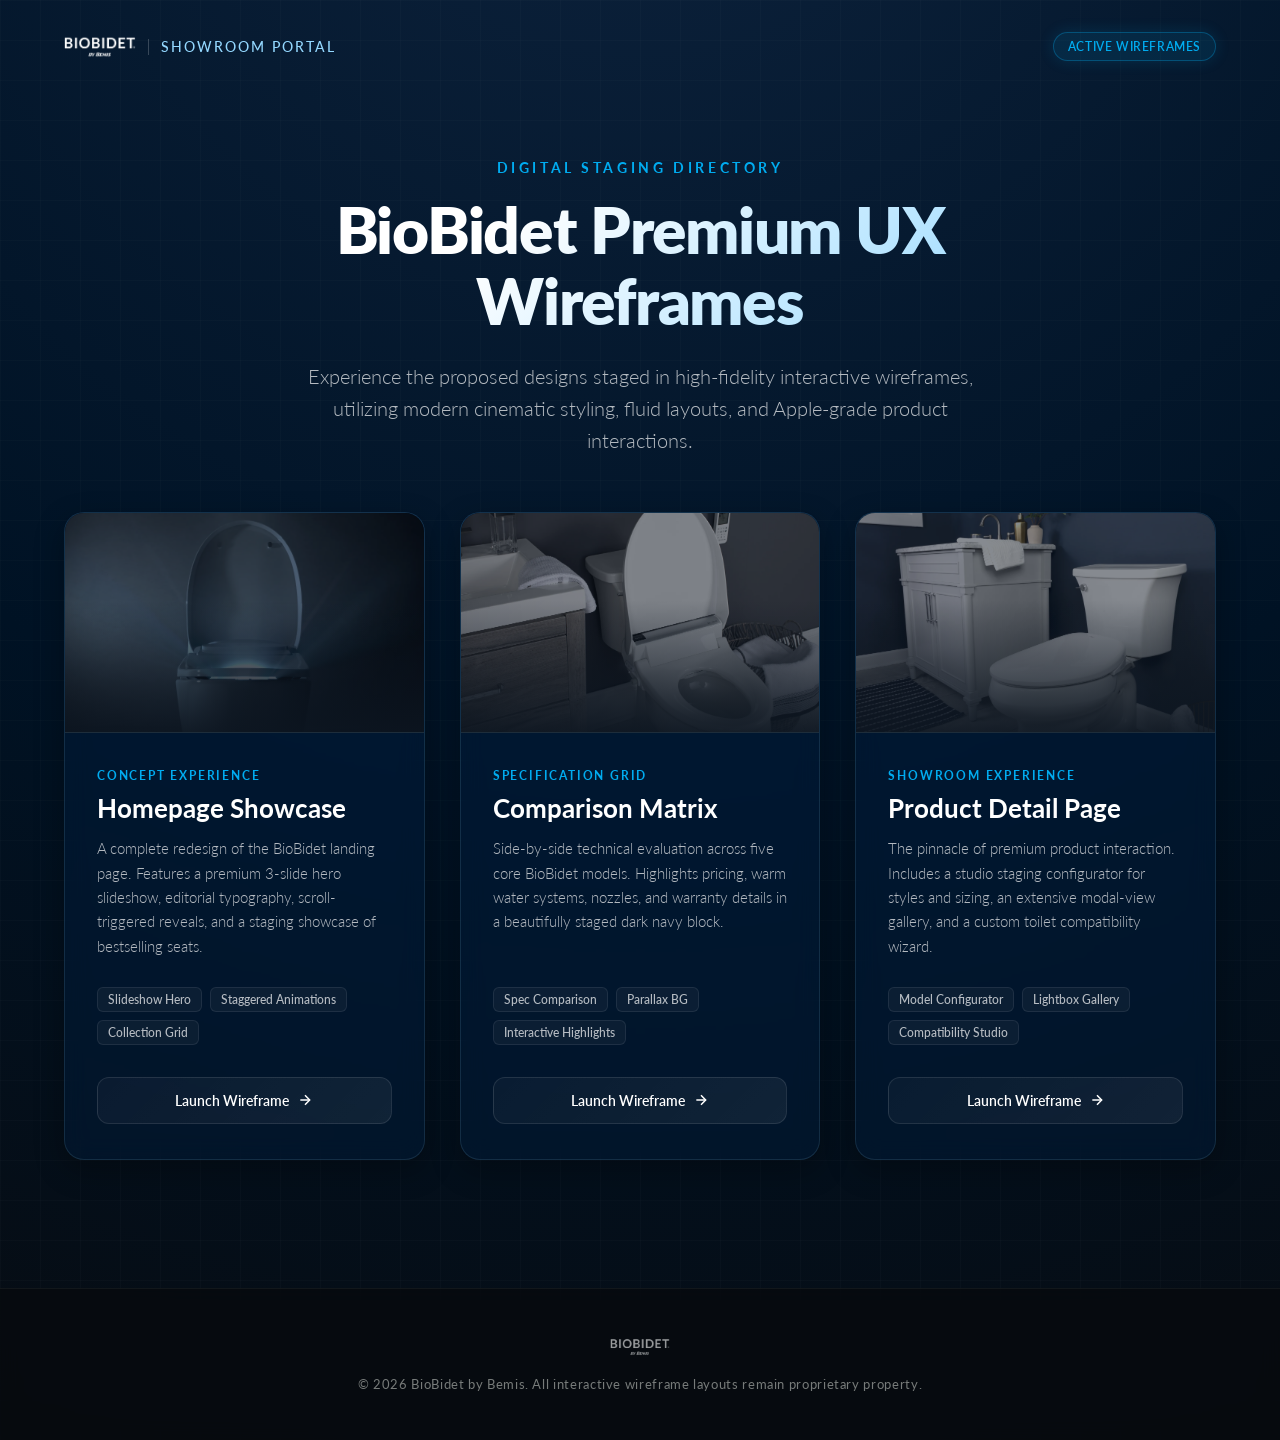
==== commit 501ef6d8: "refactor: streamline index page markup and update project wireframes" ====
--- a/index.html
+++ b/index.html
@@ -1,896 +1,644 @@
-<!doctype html>
+<!DOCTYPE html>
 <html lang="en">
-	<head>
-		<meta charset="UTF-8" />
-		<meta
-			name="viewport"
-			content="width=device-width, initial-scale=1.0"
-		/>
-		<title>Bidet Seat Comparison | Bio Bidet</title>
-		<link
-			rel="stylesheet"
-			href="styles.css"
-		/>
-	</head>
-	<body>
-		<!-- HEADER -->
-		<header
-			class="site-header"
-			id="site-header"
-		>
-			<nav class="nav-inner">
-				<a
-					href="/"
-					class="nav-logo"
-				>
-					<img
-						src="biobidet_images/newbiologo_white_5fd1c86d-9ed9-4a33-ad0b-62abd472718f_160x@2x.avif"
-						alt="BioBidet by Bemis"
-					/>
-				</a>
-				<ul class="nav-links">
-					<li><a href="#">Bidet Seats</a></li>
-					<li><a href="#">Bidet Attachments</a></li>
-					<li><a href="#">Bidet Toilets</a></li>
-					<li><a href="#">Resource Hub</a></li>
-					<li><a href="#">More</a></li>
-				</ul>
-				<div class="nav-actions">
-					<a
-						href="#"
-						class="nav-icon"
-						aria-label="Search"
-					>
-						<svg
-							width="18"
-							height="18"
-							viewBox="0 0 24 24"
-							fill="none"
-							stroke="currentColor"
-							stroke-width="1.8"
-							stroke-linecap="round"
-							stroke-linejoin="round"
-						>
-							<circle
-								cx="11"
-								cy="11"
-								r="8"
-							></circle>
-							<line
-								x1="21"
-								y1="21"
-								x2="16.65"
-								y2="16.65"
-							></line>
-						</svg>
-					</a>
-					<a
-						href="#"
-						class="nav-icon"
-						aria-label="Cart"
-					>
-						<svg
-							width="18"
-							height="18"
-							viewBox="0 0 24 24"
-							fill="none"
-							stroke="currentColor"
-							stroke-width="1.8"
-							stroke-linecap="round"
-							stroke-linejoin="round"
-						>
-							<path d="M6 2L3 6v14a2 2 0 002 2h14a2 2 0 002-2V6l-3-4z"></path>
-							<line
-								x1="3"
-								y1="6"
-								x2="21"
-								y2="6"
-							></line>
-							<path d="M16 10a4 4 0 01-8 0"></path>
-						</svg>
-					</a>
-				</div>
-			</nav>
-		</header>
-
-		<main>
-			<!-- HERO -->
-			<section class="hero">
-				<div class="hero-media">
-					<img
-						src="biobidet_images/hero_web.webp"
-						alt="Bio Bidet"
-						class="hero-img"
-					/>
-					<div class="hero-overlay"></div>
-				</div>
-				<div class="hero-content">
-					<p class="hero-eyebrow">Bio Bidet</p>
-					<h1 class="hero-headline">Water does<br />it better.</h1>
-					<p class="hero-sub">
-						Selecting the perfect Bio Bidet model for your lifestyle is easy.
-					</p>
-					<div class="hero-actions">
-						<a
-							href="#collection"
-							class="btn btn-primary"
-							>Explore the Collection</a
-						>
-						<a
-							href="#compare"
-							class="btn btn-ghost"
-							>Compare Models</a
-						>
-					</div>
-				</div>
-				<div class="hero-scroll">
-					<span>Scroll</span>
-					<div class="scroll-line"></div>
-				</div>
-			</section>
-
-			<!-- COLLECTION INTRO -->
-			<section
-				class="collection-intro"
-				id="collection"
-			>
-				<div class="collection-intro-inner">
-					<p class="eyebrow reveal-fade">Best Selling Bidet Seats</p>
-					<h2 class="section-title reveal-up">
-						Five seats.<br />One standard of clean.
-					</h2>
-					<p class="section-sub reveal-up delay-1">
-						From essential to extraordinary — find the Bio Bidet seat that fits
-						your bathroom, your budget, and your life.
-					</p>
-				</div>
-			</section>
-
-			<!-- BB-500 -->
-			<section
-				class="product-section"
-				id="bb-500"
-			>
-				<div class="product-inner">
-					<div class="product-media reveal-right">
-						<img
-							src="biobidet_images/bb-500-lifestyle_web.webp"
-							alt="BB-500 Bidet Seat"
-						/>
-					</div>
-					<div class="product-content reveal-left">
-						<p class="product-number">01</p>
-						<p class="eyebrow">BB-500</p>
-						<h2 class="product-title">The Perfect<br />Starting Point.</h2>
-						<p class="product-price">
-							From <strong>$199</strong> <span class="price-reg">$219</span>
-						</p>
-						<p class="product-desc">
-							Everything you need, nothing you don't. The BB-500 delivers warm
-							water, a heated seat, and a slim 3.3" profile — with intuitive
-							side-panel controls and zero learning curve.
-						</p>
-						<ul class="feature-list">
-							<li>Rear &amp; Front Wash</li>
-							<li>Unlimited Warm Water</li>
-							<li>Heated Seat (3 levels)</li>
-							<li>Night Light</li>
-							<li>Slow-Close Lid</li>
-							<li>Seat Sensor</li>
-							<li>DIY Install</li>
-							<li>1-Year Warranty</li>
-						</ul>
-						<div class="product-tag">Elongated · Side Panel Controls</div>
-						<a
-							href="#"
-							class="btn btn-dark"
-							>Learn More</a
-						>
-					</div>
-				</div>
-			</section>
-
-			<!-- BB-1000 -->
-			<section
-				class="product-section product-section--alt"
-				id="bb-1000"
-			>
-				<div class="product-inner">
-					<div class="product-content reveal-right">
-						<p class="product-number">02</p>
-						<p class="eyebrow">BB-1000 Supreme</p>
-						<h2 class="product-title">Three Washes.<br />Total Control.</h2>
-						<p class="product-price">
-							From <strong>$359</strong> <span class="price-reg">$399</span>
-						</p>
-						<p class="product-desc">
-							The BB-1000 Supreme brings a wireless remote, automatic
-							deodorizer, and a three-in-one wash system — posterior, feminine,
-							and vortex. Available in both elongated and round.
-						</p>
-						<ul class="feature-list">
-							<li>Rear, Front &amp; Vortex Wash</li>
-							<li>Wireless Remote + Wall Mount</li>
-							<li>Heated Seat</li>
-							<li>Warm Air Dryer</li>
-							<li>Auto Deodorizer</li>
-							<li>Slow-Close Lid</li>
-							<li>Seat Sensor</li>
-							<li>3-Year Warranty</li>
-						</ul>
-						<div class="product-tag">
-							Elongated &amp; Round · Wireless Remote
-						</div>
-						<a
-							href="#"
-							class="btn btn-dark"
-							>Learn More</a
-						>
-					</div>
-					<div class="product-media reveal-left">
-						<img
-							src="biobidet_images/bb-1000-lifestyle_web.webp"
-							alt="BB-1000 Supreme Bidet Seat"
-						/>
-					</div>
-				</div>
-			</section>
-
-			<!-- BB-1200 -->
-			<section
-				class="product-section"
-				id="bb-1200"
-			>
-				<div class="product-inner">
-					<div class="product-media reveal-right">
-						<img
-							src="biobidet_images/BB1200_Lifestyle_9_web.webp"
-							alt="BB-1200 Bidet Seat"
-						/>
-					</div>
-					<div class="product-content reveal-left">
-						<p class="product-number">03</p>
-						<p class="eyebrow">BB-1200</p>
-						<h2 class="product-title">Stainless Steel.<br />Three-in-One.</h2>
-						<p class="product-price">
-							From <strong>$339</strong> <span class="price-reg">$399</span>
-						</p>
-						<p class="product-desc">
-							The BB-1200 steps it up with a stainless steel 3-in-1 nozzle,
-							turbo wash, and a wireless remote — all at a price that doesn't
-							compromise. Slim profile, serious clean.
-						</p>
-						<ul class="feature-list">
-							<li>Stainless Steel 3-in-1 Nozzle</li>
-							<li>Rear, Front &amp; Turbo Wash</li>
-							<li>Wireless Remote + Wall Mount</li>
-							<li>Unlimited Warm Water</li>
-							<li>Heated Seat</li>
-							<li>Warm Air Dryer</li>
-							<li>Night Light</li>
-							<li>1-Year Warranty</li>
-						</ul>
-						<div class="product-tag">Elongated · Stainless Steel Nozzle</div>
-						<a
-							href="#"
-							class="btn btn-dark"
-							>Learn More</a
-						>
-					</div>
-				</div>
-			</section>
-
-			<!-- BB-2000 -->
-			<section
-				class="product-section product-section--alt"
-				id="bb-2000"
-			>
-				<div class="product-inner">
-					<div class="product-content reveal-right">
-						<p class="product-number">04</p>
-						<p class="eyebrow">BB-2000</p>
-						<h2 class="product-title">Premium Touch.<br />Premium Clean.</h2>
-						<p class="product-price">
-							From <strong>$549</strong> <span class="price-reg">$559</span>
-						</p>
-						<p class="product-desc">
-							The BB-2000 raises the bar with a sleek digital display, full
-							feature control, and the complete warm water experience.
-							Engineered for those who refuse to compromise on comfort.
-						</p>
-						<ul class="feature-list">
-							<li>Rear &amp; Front Wash</li>
-							<li>Unlimited Warm Water</li>
-							<li>Heated Seat</li>
-							<li>Warm Air Dryer</li>
-							<li>Digital Display Panel</li>
-							<li>Night Light</li>
-							<li>Slow-Close Lid</li>
-							<li>Seat Sensor</li>
-						</ul>
-						<div class="product-tag">Elongated · Digital Panel</div>
-						<a
-							href="#"
-							class="btn btn-dark"
-							>Learn More</a
-						>
-					</div>
-					<div class="product-media reveal-left">
-						<img
-							src="biobidet_images/bb-2000-lifestyle_web.webp"
-							alt="BB-2000 Bidet Seat"
-						/>
-					</div>
-				</div>
-			</section>
-
-			<!-- DISCOVERY DLS -->
-			<section
-				class="product-section product-section--dark"
-				id="discovery-dls"
-			>
-				<div class="product-inner">
-					<div class="product-media reveal-right">
-						<img
-							src="biobidet_images/Dealer-DLS-Listing-Image-5_web.webp"
-							alt="Discovery DLS Smart Bidet Seat"
-						/>
-					</div>
-					<div class="product-content reveal-left">
-						<p class="product-number product-number--light">05</p>
-						<p class="eyebrow eyebrow--light">Discovery DLS</p>
-						<h2 class="product-title product-title--light">
-							The Pinnacle<br />of Clean.
-						</h2>
-						<p class="product-price product-price--light">
-							From <strong>$599</strong>
-							<span class="price-reg price-reg--light">$699</span>
-						</p>
-						<p class="product-desc product-desc--light">
-							The Discovery DLS is everything — auto open/close, UV
-							sterilization, stainless steel nozzle, wireless remote, and a
-							5-year warranty. This is what the future of the bathroom feels
-							like.
-						</p>
-						<ul class="feature-list feature-list--light">
-							<li>Auto Open/Close Lid</li>
-							<li>UV Sterilization</li>
-							<li>Stainless Steel Nozzle</li>
-							<li>Wireless Remote + Wall Mount</li>
-							<li>Unlimited Warm Water</li>
-							<li>Heated Seat</li>
-							<li>Warm Air Dryer</li>
-							<li>Night Light</li>
-							<li>Adjustable Nozzle Position</li>
-							<li>5-Year Warranty</li>
-						</ul>
-						<div class="product-tag product-tag--light">
-							Elongated · 5-Year Warranty
-						</div>
-						<a
-							href="#"
-							class="btn btn-white"
-							>Learn More</a
-						>
-					</div>
-				</div>
-			</section>
-
-			<!-- COMPARISON TABLE -->
-			<section
-				class="compare-section"
-				id="compare"
-			>
-				<div class="compare-inner">
-					<div class="compare-header">
-						<p class="eyebrow reveal-fade">Side by Side</p>
-						<h2 class="section-title reveal-up">Find your perfect match.</h2>
-						<p class="section-sub reveal-up delay-1">
-							Every Bio Bidet seat is built for clean. See exactly what each one
-							brings to your bathroom.
-						</p>
-					</div>
-
-					<div class="compare-table-wrap reveal-up delay-2">
-						<table class="compare-table">
-							<thead>
-								<tr>
-									<th class="feature-col"></th>
-									<th>
-										<span class="model-name">BB-500</span>
-										<span class="model-price">$199</span>
-									</th>
-									<th>
-										<span class="model-name">BB-1000</span>
-										<span class="model-price">$359</span>
-									</th>
-									<th>
-										<span class="model-name">BB-1200</span>
-										<span class="model-price">$339</span>
-									</th>
-									<th>
-										<span class="model-name">BB-2000</span>
-										<span class="model-price">$549</span>
-									</th>
-									<th class="col-highlight">
-										<span class="model-name">Discovery DLS</span>
-										<span class="model-price">$599</span>
-									</th>
-								</tr>
-							</thead>
-							<tbody>
-								<tr>
-									<td class="feature-name">Rear Wash</td>
-									<td><span class="dot"></span></td>
-									<td><span class="dot"></span></td>
-									<td><span class="dot"></span></td>
-									<td><span class="dot"></span></td>
-									<td class="col-highlight"><span class="dot"></span></td>
-								</tr>
-								<tr>
-									<td class="feature-name">Front Wash</td>
-									<td><span class="dot"></span></td>
-									<td><span class="dot"></span></td>
-									<td><span class="dot"></span></td>
-									<td><span class="dot"></span></td>
-									<td class="col-highlight"><span class="dot"></span></td>
-								</tr>
-								<tr>
-									<td class="feature-name">Unlimited Warm Water</td>
-									<td><span class="dot"></span></td>
-									<td><span class="dot"></span></td>
-									<td><span class="dot"></span></td>
-									<td><span class="dot"></span></td>
-									<td class="col-highlight"><span class="dot"></span></td>
-								</tr>
-								<tr>
-									<td class="feature-name">Heated Seat</td>
-									<td><span class="dot"></span></td>
-									<td><span class="dot"></span></td>
-									<td><span class="dot"></span></td>
-									<td><span class="dot"></span></td>
-									<td class="col-highlight"><span class="dot"></span></td>
-								</tr>
-								<tr>
-									<td class="feature-name">Night Light</td>
-									<td><span class="dot"></span></td>
-									<td><span class="dot"></span></td>
-									<td><span class="dot"></span></td>
-									<td><span class="dot"></span></td>
-									<td class="col-highlight"><span class="dot"></span></td>
-								</tr>
-								<tr>
-									<td class="feature-name">Slow-Close Lid</td>
-									<td><span class="dot"></span></td>
-									<td><span class="dot"></span></td>
-									<td><span class="dot"></span></td>
-									<td><span class="dot"></span></td>
-									<td class="col-highlight"><span class="dot"></span></td>
-								</tr>
-								<tr>
-									<td class="feature-name">Seat Sensor</td>
-									<td><span class="dot"></span></td>
-									<td><span class="dot"></span></td>
-									<td><span class="dot"></span></td>
-									<td><span class="dot"></span></td>
-									<td class="col-highlight"><span class="dot"></span></td>
-								</tr>
-								<tr>
-									<td class="feature-name">Warm Air Dryer</td>
-									<td><span class="dash">—</span></td>
-									<td><span class="dot"></span></td>
-									<td><span class="dot"></span></td>
-									<td><span class="dot"></span></td>
-									<td class="col-highlight"><span class="dot"></span></td>
-								</tr>
-								<tr>
-									<td class="feature-name">Wireless Remote</td>
-									<td><span class="dash">—</span></td>
-									<td><span class="dot"></span></td>
-									<td><span class="dot"></span></td>
-									<td><span class="dot"></span></td>
-									<td class="col-highlight"><span class="dot"></span></td>
-								</tr>
-								<tr>
-									<td class="feature-name">Auto Deodorizer</td>
-									<td><span class="dash">—</span></td>
-									<td><span class="dot"></span></td>
-									<td><span class="dash">—</span></td>
-									<td><span class="dot"></span></td>
-									<td class="col-highlight"><span class="dot"></span></td>
-								</tr>
-								<tr>
-									<td class="feature-name">Stainless Steel Nozzle</td>
-									<td><span class="dash">—</span></td>
-									<td><span class="dash">—</span></td>
-									<td><span class="dot"></span></td>
-									<td><span class="dash">—</span></td>
-									<td class="col-highlight"><span class="dot"></span></td>
-								</tr>
-								<tr>
-									<td class="feature-name">Adjustable Nozzle Position</td>
-									<td><span class="dash">—</span></td>
-									<td><span class="dash">—</span></td>
-									<td><span class="dash">—</span></td>
-									<td><span class="dash">—</span></td>
-									<td class="col-highlight"><span class="dot"></span></td>
-								</tr>
-								<tr>
-									<td class="feature-name">Auto Open/Close Lid</td>
-									<td><span class="dash">—</span></td>
-									<td><span class="dash">—</span></td>
-									<td><span class="dash">—</span></td>
-									<td><span class="dash">—</span></td>
-									<td class="col-highlight"><span class="dot"></span></td>
-								</tr>
-								<tr>
-									<td class="feature-name">UV Sterilization</td>
-									<td><span class="dash">—</span></td>
-									<td><span class="dash">—</span></td>
-									<td><span class="dash">—</span></td>
-									<td><span class="dash">—</span></td>
-									<td class="col-highlight"><span class="dot"></span></td>
-								</tr>
-								<tr>
-									<td class="feature-name">Warranty</td>
-									<td class="feature-text">1 Year</td>
-									<td class="feature-text">3 Year</td>
-									<td class="feature-text">1 Year</td>
-									<td class="feature-text">2 Year</td>
-									<td class="col-highlight feature-text highlight-text">
-										5 Years
-									</td>
-								</tr>
-							</tbody>
-							<tfoot>
-								<tr>
-									<td></td>
-									<td>
-										<a
-											href="#"
-											class="btn btn-dark btn-sm"
-											>Shop BB-500</a
-										>
-									</td>
-									<td>
-										<a
-											href="#"
-											class="btn btn-dark btn-sm"
-											>Shop BB-1000</a
-										>
-									</td>
-									<td>
-										<a
-											href="#"
-											class="btn btn-dark btn-sm"
-											>Shop BB-1200</a
-										>
-									</td>
-									<td>
-										<a
-											href="#"
-											class="btn btn-dark btn-sm"
-											>Shop BB-2000</a
-										>
-									</td>
-									<td class="col-highlight">
-										<a
-											href="#"
-											class="btn btn-primary btn-sm"
-											>Shop DLS</a
-										>
-									</td>
-								</tr>
-							</tfoot>
-						</table>
-					</div>
-				</div>
-			</section>
-
-			<!-- CTA STRIP -->
-			<section class="cta-strip">
-				<div class="cta-inner reveal-up">
-					<p class="eyebrow">Not Sure Where to Start?</p>
-					<h2 class="cta-title">Find your perfect<br />Bio Bidet match.</h2>
-					<p class="cta-sub">
-						Take our quick quiz or contact a Bio Bidet representative for
-						personalized guidance.
-					</p>
-					<div class="cta-actions">
-						<a
-							href="#"
-							class="btn btn-primary btn-large"
-							>Take the Bidet Quiz</a
-						>
-						<a
-							href="#"
-							class="btn btn-outline btn-large"
-							>Contact a Rep</a
-						>
-					</div>
-				</div>
-			</section>
-		</main>
-
-		<!-- FOOTER -->
-		<footer class="site-footer">
-			<div class="footer-inner">
-				<div class="footer-col footer-col--contact">
-					<h4>Get in touch</h4>
-					<ul>
-						<li>
-							<a
-								href="tel:8474582334"
-								class="footer-contact-link"
-							>
-								<svg
-									width="14"
-									height="14"
-									viewBox="0 0 24 24"
-									fill="none"
-									stroke="currentColor"
-									stroke-width="1.8"
-									stroke-linecap="round"
-									stroke-linejoin="round"
-								>
-									<path
-										d="M22 16.92v3a2 2 0 01-2.18 2 19.79 19.79 0 01-8.63-3.07A19.5 19.5 0 013.07 9.8 19.79 19.79 0 0 0 .21 1.18 2 2 0 012.22 0h3a2 2 0 012 1.72c.127.96.361 1.903.7 2.81a2 2 0 01-.45 2.11L6.91 7.09a16 16 0 006 6l.66-.66a2 2 0 012.11-.45c.907.339 1.85.573 2.81.7A2 2 0 0122 16.92z"
-									></path>
-								</svg>
-								847.458.2334
-							</a>
-						</li>
-						<li>
-							<a
-								href="mailto:info@biobidet.com"
-								class="footer-contact-link"
-							>
-								<svg
-									width="14"
-									height="14"
-									viewBox="0 0 24 24"
-									fill="none"
-									stroke="currentColor"
-									stroke-width="1.8"
-									stroke-linecap="round"
-									stroke-linejoin="round"
-								>
-									<path
-										d="M4 4h16c1.1 0 2 .9 2 2v12c0 1.1-.9 2-2 2H4c-1.1 0-2-.9-2-2V6c0-1.1.9-2 2-2z"
-									></path>
-									<polyline points="22,6 12,13 2,6"></polyline>
-								</svg>
-								Email us
-							</a>
-						</li>
-					</ul>
-					<p class="footer-social-label">Follow us</p>
-					<div class="footer-social">
-						<a
-							href="#"
-							aria-label="Instagram"
-						>
-							<svg
-								width="18"
-								height="18"
-								viewBox="0 0 24 24"
-								fill="none"
-								stroke="currentColor"
-								stroke-width="1.8"
-								stroke-linecap="round"
-								stroke-linejoin="round"
-							>
-								<rect
-									x="2"
-									y="2"
-									width="20"
-									height="20"
-									rx="5"
-									ry="5"
-								></rect>
-								<path d="M16 11.37A4 4 0 1112.63 8 4 4 0 0116 11.37z"></path>
-								<line
-									x1="17.5"
-									y1="6.5"
-									x2="17.51"
-									y2="6.5"
-								></line>
-							</svg>
-						</a>
-						<a
-							href="#"
-							aria-label="Facebook"
-						>
-							<svg
-								width="18"
-								height="18"
-								viewBox="0 0 24 24"
-								fill="none"
-								stroke="currentColor"
-								stroke-width="1.8"
-								stroke-linecap="round"
-								stroke-linejoin="round"
-							>
-								<path
-									d="M18 2h-3a5 5 0 00-5 5v3H7v4h3v8h4v-8h3l1-4h-4V7a1 1 0 011-1h3z"
-								></path>
-							</svg>
-						</a>
-						<a
-							href="#"
-							aria-label="YouTube"
-						>
-							<svg
-								width="18"
-								height="18"
-								viewBox="0 0 24 24"
-								fill="none"
-								stroke="currentColor"
-								stroke-width="1.8"
-								stroke-linecap="round"
-								stroke-linejoin="round"
-							>
-								<path
-									d="M22.54 6.42a2.78 2.78 0 00-1.95-1.96C18.88 4 12 4 12 4s-6.88 0-8.59.46a2.78 2.78 0 00-1.95 1.96A29 29 0 001 12a29 29 0 00.46 5.58A2.78 2.78 0 003.41 19.6C5.12 20 12 20 12 20s6.88 0 8.59-.46a2.78 2.78 0 001.95-1.95A29 29 0 0023 12a29 29 0 00-.46-5.58z"
-								></path>
-								<polygon
-									points="9.75 15.02 15.5 12 9.75 8.98 9.75 15.02"
-								></polygon>
-							</svg>
-						</a>
-						<a
-							href="#"
-							aria-label="Twitter"
-						>
-							<svg
-								width="18"
-								height="18"
-								viewBox="0 0 24 24"
-								fill="none"
-								stroke="currentColor"
-								stroke-width="1.8"
-								stroke-linecap="round"
-								stroke-linejoin="round"
-							>
-								<path
-									d="M23 3a10.9 10.9 0 01-3.14 1.53 4.48 4.48 0 00-7.86 3v1A10.66 10.66 0 013 4s-4 9 5 13a11.64 11.64 0 01-7 2c9 5 20 0 20-11.5a4.5 4.5 0 00-.08-.83A7.72 7.72 0 0023 3z"
-								></path>
-							</svg>
-						</a>
-						<a
-							href="#"
-							aria-label="Pinterest"
-						>
-							<svg
-								width="18"
-								height="18"
-								viewBox="0 0 24 24"
-								fill="none"
-								stroke="currentColor"
-								stroke-width="1.8"
-								stroke-linecap="round"
-								stroke-linejoin="round"
-							>
-								<path
-									d="M12 2C6.477 2 2 6.477 2 12c0 4.236 2.636 7.855 6.356 9.312-.088-.791-.167-2.005.035-2.868.181-.78 1.172-4.97 1.172-4.97s-.299-.598-.299-1.482c0-1.388.806-2.428 1.808-2.428.852 0 1.265.64 1.265 1.408 0 .858-.546 2.14-.828 3.33-.236.995.499 1.806 1.476 1.806 1.772 0 3.137-1.868 3.137-4.568 0-2.39-1.716-4.061-4.168-4.061-2.837 0-4.5 2.128-4.5 4.327 0 .857.33 1.775.741 2.278a.3.3 0 01.069.286c-.076.31-.244.995-.277 1.134-.044.183-.146.222-.337.134-1.249-.581-2.03-2.407-2.03-3.874 0-3.154 2.292-6.052 6.608-6.052 3.469 0 6.165 2.473 6.165 5.776 0 3.447-2.173 6.22-5.19 6.22-1.013 0-1.966-.527-2.292-1.148l-.623 2.378c-.226.869-.835 1.958-1.244 2.621.938.29 1.931.446 2.962.446 5.523 0 10-4.477 10-10S17.523 2 12 2z"
-								></path>
-							</svg>
-						</a>
-						<a
-							href="#"
-							aria-label="TikTok"
-						>
-							<svg
-								width="18"
-								height="18"
-								viewBox="0 0 24 24"
-								fill="none"
-								stroke="currentColor"
-								stroke-width="1.8"
-								stroke-linecap="round"
-								stroke-linejoin="round"
-							>
-								<path d="M9 12a4 4 0 104 4V4a5 5 0 005 5"></path>
-							</svg>
-						</a>
-					</div>
-				</div>
-
-				<div class="footer-col">
-					<h4>Main Menu</h4>
-					<ul>
-						<li><a href="#">Home</a></li>
-						<li><a href="#">About Us</a></li>
-						<li><a href="#">Contact</a></li>
-						<li><a href="#">Blog</a></li>
-					</ul>
-				</div>
-
-				<div class="footer-col">
-					<h4>Shop</h4>
-					<ul>
-						<li><a href="#">Bidet Toilets</a></li>
-						<li><a href="#">Bidet Seats</a></li>
-						<li><a href="#">Bidet Attachments</a></li>
-						<li><a href="#">Featured Bidets</a></li>
-						<li><a href="#">Outlet Center</a></li>
-						<li><a href="#">Accessories</a></li>
-						<li><a href="#">Parts</a></li>
-					</ul>
-				</div>
-
-				<div class="footer-col">
-					<h4>Customer Service</h4>
-					<ul>
-						<li><a href="#">Contact</a></li>
-						<li><a href="#">Return Policy</a></li>
-						<li><a href="#">Waiver</a></li>
-						<li><a href="#">Shipping Policy</a></li>
-						<li><a href="#">Refund Policy</a></li>
-						<li><a href="#">Terms of Service</a></li>
-						<li><a href="#">Privacy Policy</a></li>
-					</ul>
-				</div>
-
-				<div class="footer-col">
-					<h4>Resources</h4>
-					<ul>
-						<li><a href="#">Resource Center</a></li>
-						<li><a href="#">Warranty</a></li>
-						<li><a href="#">Bidet Quiz</a></li>
-						<li><a href="#">Comparison Chart</a></li>
-						<li><a href="#">Toilet Compatibility Guide</a></li>
-						<li><a href="#">Buying Guide Steps</a></li>
-						<li><a href="#">Honor Club</a></li>
-						<li><a href="#">CCPA Privacy Policy</a></li>
-					</ul>
-				</div>
-
-				<div class="footer-col">
-					<h4>Business Inquiry</h4>
-					<ul>
-						<li><a href="#">Dealer Inquiry</a></li>
-						<li><a href="#">Global Inquiry</a></li>
-						<li><a href="#">Affiliate Program</a></li>
-						<li><a href="#">Affiliate Login</a></li>
-						<li><a href="#">Dealer Login</a></li>
-					</ul>
-				</div>
-
-				<div class="footer-col">
-					<h4>Education</h4>
-					<ul>
-						<li><a href="#">News</a></li>
-						<li><a href="#">FAQ</a></li>
-						<li><a href="#">Comparison Chart</a></li>
-						<li><a href="#">Toilet Compatibility</a></li>
-						<li><a href="#">How To Use a Bidet</a></li>
-						<li><a href="#">Why Use a Bidet?</a></li>
-						<li><a href="#">Japanese Toilets</a></li>
-					</ul>
-				</div>
-			</div>
-
-			<div class="footer-payments">
-				<p class="footer-payments-label">We accept</p>
-				<div class="payment-icons">
-					<span class="payment-badge">AMEX</span>
-					<span class="payment-badge">Apple Pay</span>
-					<span class="payment-badge">Diners</span>
-					<span class="payment-badge">Discover</span>
-					<span class="payment-badge">Google Pay</span>
-					<span class="payment-badge">Mastercard</span>
-					<span class="payment-badge">PayPal</span>
-					<span class="payment-badge">Shop Pay</span>
-					<span class="payment-badge">Visa</span>
-				</div>
-			</div>
-
-			<div class="footer-bottom">
-				<p>&copy; 2026 Bio Bidet</p>
-			</div>
-		</footer>
-
-		<script src="script.js"></script>
-	</body>
-</html>
+
+<head>
+    <meta charset="UTF-8">
+    <meta name="viewport" content="width=device-width, initial-scale=1.0">
+    <title>BioBidet Digital Showroom | Wireframe Portal</title>
+
+    <!-- Google Fonts: Lato -->
+    <link rel="preconnect" href="https://fonts.googleapis.com">
+    <link rel="preconnect" href="https://fonts.gstatic.com" crossorigin>
+    <link href="https://fonts.googleapis.com/css2?family=Lato:wght@300;400;700;900&display=swap" rel="stylesheet">
+
+    <style>
+        /* Design System & Brand Tokens (Aligned with brand-style-guide.md) */
+        :root {
+            /* Brand Color Tokens */
+            --navy: #00346E;
+            --navy-dark: #002042;
+            --navy-deep: #001224;
+            --navy-h: #1C4B8E;
+            --cyan: #00ACF0;
+            --cyan-light: #94D8FF;
+            --ink: #1B2227;
+            --mid: #777B7A;
+            --light: #E6E7E8;
+            --mist: #F0EEEA;
+            --white: #FFFFFF;
+            --card-radius: 24px;
+
+            /* Mapped variables for root index styling */
+            --font-family: Lato, "Avenir Next", "Helvetica Neue", Arial, sans-serif;
+            --font-display: var(--font-family);
+            --font-sans: var(--font-family);
+            --ease: cubic-bezier(0.25, 0.46, 0.45, 0.94);
+            --transition-smooth: all 0.5s var(--ease);
+
+            --bemis-navy: var(--navy);
+            --navy-hover: var(--navy-h);
+            --light-cyan: var(--cyan-light);
+            --bg-gradient-start: var(--navy-deep);
+            --bg-gradient-end: #070c12;
+            --card-bg: rgba(0, 32, 66, 0.4);
+            --card-border: rgba(148, 216, 255, 0.12);
+            --card-border-hover: var(--cyan);
+            --text-primary: var(--white);
+            --text-secondary: rgba(255, 255, 255, 0.7);
+            --text-muted: var(--mid);
+        }
+
+        /* Base Reset */
+        * {
+            box-sizing: border-box;
+            margin: 0;
+            padding: 0;
+        }
+
+        html,
+        body {
+            width: 100%;
+            min-height: 100vh;
+            background-color: var(--ink);
+            color: var(--text-primary);
+            font-family: var(--font-sans);
+            overflow-x: hidden;
+        }
+
+        /* Cinematic Background */
+        body {
+            background: radial-gradient(circle at 50% -20%, #0d233e 0%, var(--bg-gradient-start) 60%, var(--bg-gradient-end) 100%);
+            display: flex;
+            flex-direction: column;
+            justify-content: space-between;
+            position: relative;
+        }
+
+        /* Grid Background Overlay */
+        body::before {
+            content: '';
+            position: absolute;
+            top: 0;
+            left: 0;
+            width: 100%;
+            height: 100%;
+            background-image:
+                linear-gradient(rgba(255, 255, 255, 0.015) 1px, transparent 1px),
+                linear-gradient(90deg, rgba(255, 255, 255, 0.015) 1px, transparent 1px);
+            background-size: 40px 40px;
+            pointer-events: none;
+            z-index: 1;
+        }
+
+        /* HEADER */
+        .site-header {
+            position: relative;
+            z-index: 10;
+            width: 100%;
+            padding: 2rem 5% 1rem;
+            display: flex;
+            justify-content: space-between;
+            align-items: center;
+        }
+
+        .header-logo {
+            display: flex;
+            align-items: center;
+            gap: 12px;
+            text-decoration: none;
+            color: var(--text-primary);
+        }
+
+        .header-logo img {
+            height: 24px;
+            width: auto;
+            display: block;
+        }
+
+        .header-logo span {
+            font-family: var(--font-display);
+            font-weight: 500;
+            font-size: 0.85rem;
+            letter-spacing: 0.15em;
+            text-transform: uppercase;
+            color: var(--light-cyan);
+            border-left: 1px solid rgba(255, 255, 255, 0.2);
+            padding-left: 12px;
+        }
+
+        .status-pill {
+            background: rgba(0, 172, 240, 0.1);
+            border: 1px solid rgba(0, 172, 240, 0.3);
+            color: var(--cyan);
+            padding: 6px 14px;
+            border-radius: 20px;
+            font-size: 0.75rem;
+            font-weight: 600;
+            letter-spacing: 0.05em;
+            text-transform: uppercase;
+            font-family: var(--font-display);
+            box-shadow: 0 0 15px rgba(0, 172, 240, 0.15);
+        }
+
+        /* HERO SECTION */
+        .hero {
+            position: relative;
+            z-index: 5;
+            padding: 5rem 5% 3.5rem;
+            text-align: center;
+            max-width: 900px;
+            margin: 0 auto;
+        }
+
+        .hero-kicker {
+            font-family: var(--font-display);
+            font-size: 0.9rem;
+            font-weight: 700;
+            letter-spacing: 0.25em;
+            text-transform: uppercase;
+            color: var(--cyan);
+            margin-bottom: 1.2rem;
+            display: inline-block;
+            opacity: 0;
+            transform: translateY(15px);
+            animation: fadeInUp 0.8s cubic-bezier(0.25, 0.46, 0.45, 0.94) forwards;
+        }
+
+        .hero-title {
+            font-family: var(--font-display);
+            font-size: clamp(2.5rem, 5vw, 4.2rem);
+            font-weight: 800;
+            line-height: 1.1;
+            letter-spacing: -0.02em;
+            background: linear-gradient(135deg, #ffffff 30%, var(--light-cyan) 100%);
+            -webkit-background-clip: text;
+            -webkit-text-fill-color: transparent;
+            margin-bottom: 1.5rem;
+            opacity: 0;
+            transform: translateY(20px);
+            animation: fadeInUp 0.8s cubic-bezier(0.25, 0.46, 0.45, 0.94) 0.15s forwards;
+        }
+
+        .hero-desc {
+            font-size: clamp(1rem, 1.8vw, 1.25rem);
+            font-weight: 300;
+            line-height: 1.6;
+            color: var(--text-secondary);
+            max-width: 680px;
+            margin: 0 auto;
+            opacity: 0;
+            transform: translateY(20px);
+            animation: fadeInUp 0.8s cubic-bezier(0.25, 0.46, 0.45, 0.94) 0.3s forwards;
+        }
+
+        /* GRID SHOWCASE */
+        .showcase-container {
+            position: relative;
+            z-index: 5;
+            padding: 0 5% 8rem;
+            max-width: 1280px;
+            margin: 0 auto;
+            width: 100%;
+        }
+
+        .showcase-grid {
+            display: grid;
+            grid-template-columns: repeat(auto-fit, minmax(340px, 1fr));
+            gap: 2.2rem;
+            width: 100%;
+        }
+
+        /* WIREFRAME CARD */
+        .wireframe-card {
+            background: var(--card-bg);
+            border: 1px solid var(--card-border);
+            border-radius: 20px;
+            overflow: hidden;
+            display: flex;
+            flex-direction: column;
+            position: relative;
+            cursor: pointer;
+            text-decoration: none;
+            color: var(--text-primary);
+            box-shadow: 0 10px 30px rgba(0, 0, 0, 0.3);
+            backdrop-filter: blur(12px);
+            -webkit-backdrop-filter: blur(12px);
+            transition: var(--transition-smooth);
+            opacity: 0;
+            transform: translateY(30px);
+            animation: fadeInUp 0.9s cubic-bezier(0.25, 0.46, 0.45, 0.94) 0.45s forwards;
+        }
+
+        .wireframe-card:nth-child(2) {
+            animation-delay: 0.55s;
+        }
+
+        .wireframe-card:nth-child(3) {
+            animation-delay: 0.65s;
+        }
+
+        /* Mouse tracking glow container */
+        .card-glow {
+            position: absolute;
+            top: 0;
+            left: 0;
+            right: 0;
+            bottom: 0;
+            border-radius: 20px;
+            pointer-events: none;
+            background: radial-gradient(800px circle at var(--mouse-x, 50%) var(--mouse-y, 50%), rgba(0, 172, 240, 0.08), transparent 40%);
+            z-index: 2;
+            opacity: 0;
+            transition: opacity 0.5s ease;
+        }
+
+        .wireframe-card:hover .card-glow {
+            opacity: 1;
+        }
+
+        .wireframe-card:hover {
+            transform: translateY(-8px);
+            border-color: var(--card-border-hover);
+            box-shadow: 0 20px 45px rgba(0, 172, 240, 0.15);
+        }
+
+        /* Card Visual Staging */
+        .card-visual {
+            height: 220px;
+            width: 100%;
+            position: relative;
+            overflow: hidden;
+            background-color: #0c1520;
+            display: flex;
+            align-items: center;
+            justify-content: center;
+            border-bottom: 1px solid var(--card-border);
+        }
+
+        .card-visual::before {
+            content: '';
+            position: absolute;
+            top: 0;
+            left: 0;
+            width: 100%;
+            height: 100%;
+            background: linear-gradient(to bottom, transparent 40%, rgba(12, 21, 32, 0.9) 100%);
+            z-index: 2;
+        }
+
+        .card-img {
+            position: absolute;
+            top: 0;
+            left: 0;
+            width: 100%;
+            height: 100%;
+            object-fit: cover;
+            opacity: 0.5;
+            transition: transform 1.5s cubic-bezier(0.25, 0.46, 0.45, 0.94);
+            filter: grayscale(10%) contrast(105%);
+        }
+
+        .wireframe-card:hover .card-img {
+            transform: scale(1.08);
+            opacity: 0.7;
+        }
+
+        /* Glowing overlay badge on the media */
+        .card-badge {
+            position: absolute;
+            top: 1.25rem;
+            right: 1.25rem;
+            background: rgba(11, 15, 18, 0.75);
+            backdrop-filter: blur(8px);
+            -webkit-backdrop-filter: blur(8px);
+            border: 1px solid rgba(255, 255, 255, 0.1);
+            color: var(--light-cyan);
+            font-size: 0.7rem;
+            font-weight: 700;
+            letter-spacing: 0.1em;
+            text-transform: uppercase;
+            padding: 5px 12px;
+            border-radius: 12px;
+            z-index: 3;
+            font-family: var(--font-display);
+        }
+
+        /* Card Information */
+        .card-info {
+            padding: 2.2rem 2rem;
+            display: flex;
+            flex-direction: column;
+            flex-grow: 1;
+            position: relative;
+            z-index: 3;
+        }
+
+        .card-kicker {
+            font-family: var(--font-display);
+            font-size: 0.75rem;
+            font-weight: 700;
+            letter-spacing: 0.15em;
+            text-transform: uppercase;
+            color: var(--cyan);
+            margin-bottom: 0.6rem;
+        }
+
+        .card-title {
+            font-family: var(--font-display);
+            font-size: 1.6rem;
+            font-weight: 700;
+            line-height: 1.2;
+            color: var(--text-primary);
+            margin-bottom: 0.8rem;
+            transition: color 0.3s ease;
+        }
+
+        .wireframe-card:hover .card-title {
+            color: var(--light-cyan);
+        }
+
+        .card-desc {
+            font-size: 0.95rem;
+            font-weight: 300;
+            line-height: 1.6;
+            color: var(--text-secondary);
+            margin-bottom: 1.8rem;
+            flex-grow: 1;
+        }
+
+        /* Feature Pills */
+        .card-tags {
+            display: flex;
+            flex-wrap: wrap;
+            gap: 8px;
+            margin-bottom: 2rem;
+        }
+
+        .tag-pill {
+            background: rgba(255, 255, 255, 0.04);
+            border: 1px solid rgba(255, 255, 255, 0.08);
+            color: var(--text-secondary);
+            padding: 4px 10px;
+            border-radius: 6px;
+            font-size: 0.75rem;
+            font-weight: 500;
+            transition: var(--transition-smooth);
+        }
+
+        .wireframe-card:hover .tag-pill {
+            background: rgba(0, 172, 240, 0.05);
+            border-color: rgba(0, 172, 240, 0.15);
+            color: var(--light-cyan);
+        }
+
+        /* Premium CTA Button inside card */
+        .card-btn {
+            width: 100%;
+            padding: 14px 20px;
+            background: linear-gradient(135deg, rgba(255, 255, 255, 0.03) 0%, rgba(255, 255, 255, 0.06) 100%);
+            border: 1px solid rgba(255, 255, 255, 0.1);
+            border-radius: 12px;
+            color: var(--text-primary);
+            font-family: var(--font-display);
+            font-weight: 600;
+            font-size: 0.9rem;
+            display: flex;
+            align-items: center;
+            justify-content: center;
+            gap: 8px;
+            cursor: pointer;
+            transition: var(--transition-smooth);
+        }
+
+        .card-btn svg {
+            width: 16px;
+            height: 16px;
+            stroke: currentColor;
+            stroke-width: 2.2;
+            transition: transform 0.4s cubic-bezier(0.25, 0.46, 0.45, 0.94);
+        }
+
+        .wireframe-card:hover .card-btn {
+            background: linear-gradient(135deg, var(--bemis-navy) 0%, var(--navy-hover) 100%);
+            border-color: var(--cyan);
+            box-shadow: 0 0 15px rgba(0, 172, 240, 0.35);
+        }
+
+        .wireframe-card:hover .card-btn svg {
+            transform: translateX(5px);
+        }
+
+        /* FOOTER */
+        .site-footer {
+            position: relative;
+            z-index: 5;
+            width: 100%;
+            padding: 3rem 5%;
+            border-top: 1px solid rgba(255, 255, 255, 0.05);
+            text-align: center;
+            background: rgba(7, 10, 14, 0.8);
+            backdrop-filter: blur(10px);
+            -webkit-backdrop-filter: blur(10px);
+        }
+
+        .footer-logo {
+            height: 20px;
+            width: auto;
+            opacity: 0.6;
+            margin-bottom: 1rem;
+            transition: opacity 0.3s ease;
+        }
+
+        .footer-logo:hover {
+            opacity: 0.9;
+        }
+
+        .footer-copy {
+            font-size: 0.8rem;
+            color: var(--text-muted);
+            letter-spacing: 0.05em;
+        }
+
+        /* Keyframes */
+        @keyframes fadeInUp {
+            from {
+                opacity: 0;
+                transform: translateY(20px);
+            }
+
+            to {
+                opacity: 1;
+                transform: translateY(0);
+            }
+        }
+
+        /* Responsive Breakpoints */
+        @media (max-width: 768px) {
+            .hero {
+                padding-top: 3.5rem;
+                padding-bottom: 2rem;
+            }
+
+            .showcase-container {
+                padding-bottom: 5rem;
+            }
+
+            .showcase-grid {
+                grid-template-columns: 1fr;
+                gap: 1.5rem;
+            }
+
+            .wireframe-card {
+                max-width: 500px;
+                margin: 0 auto;
+                width: 100%;
+            }
+        }
+    </style>
+</head>
+
+<body>
+
+    <!-- HEADER -->
+    <header class="site-header">
+        <a href="#" class="header-logo">
+            <img src="biobidet_images/newbiologo_white_5fd1c86d-9ed9-4a33-ad0b-62abd472718f_160x@2x.avif"
+                alt="BioBidet">
+            <span>Showroom Portal</span>
+        </a>
+        <div class="status-pill">Active Wireframes</div>
+    </header>
+
+    <!-- HERO -->
+    <main>
+        <section class="hero">
+            <span class="hero-kicker">Digital Staging Directory</span>
+            <h1 class="hero-title">BioBidet Premium UX Wireframes</h1>
+            <p class="hero-desc">
+                Experience the proposed designs staged in high-fidelity interactive wireframes, utilizing modern
+                cinematic styling, fluid layouts, and Apple-grade product interactions.
+            </p>
+        </section>
+
+        <!-- CARDS SHOWCASE -->
+        <section class="showcase-container">
+            <div class="showcase-grid">
+
+                <!-- CARD 1: Homepage -->
+                <a href="wireframes/homepage/index.html" class="wireframe-card">
+                    <div class="card-glow"></div>
+                    <div class="card-visual">
+                        <!-- <span class="card-badge">V1.0</span> -->
+                        <img class="card-img" src="biobidet_images/hero_web.webp" alt="BioBidet Premium Homepage Hero">
+                    </div>
+                    <div class="card-info">
+                        <span class="card-kicker">Concept Experience</span>
+                        <h2 class="card-title">Homepage Showcase</h2>
+                        <p class="card-desc">
+                            A complete redesign of the BioBidet landing page. Features a premium 3-slide hero slideshow,
+                            editorial typography, scroll-triggered reveals, and a staging showcase of bestselling seats.
+                        </p>
+                        <div class="card-tags">
+                            <span class="tag-pill">Slideshow Hero</span>
+                            <span class="tag-pill">Staggered Animations</span>
+                            <span class="tag-pill">Collection Grid</span>
+                        </div>
+                        <div class="card-btn">
+                            Launch Wireframe
+                            <svg viewBox="0 0 24 24" fill="none" stroke="currentColor">
+                                <line x1="5" y1="12" x2="19" y2="12"></line>
+                                <polyline points="12 5 19 12 12 19"></polyline>
+                            </svg>
+                        </div>
+                    </div>
+                </a>
+
+                <!-- CARD 2: Comparison Chart -->
+                <a href="wireframes/comparison/index.html" class="wireframe-card">
+                    <div class="card-glow"></div>
+                    <div class="card-visual">
+                        <!-- <span class="card-badge">Relocated</span> -->
+                        <img class="card-img" src="biobidet_images/bb-2000-lifestyle_web.webp"
+                            alt="BioBidet Comparison Matrix">
+                    </div>
+                    <div class="card-info">
+                        <span class="card-kicker">Specification Grid</span>
+                        <h2 class="card-title">Comparison Matrix</h2>
+                        <p class="card-desc">
+                            Side-by-side technical evaluation across five core BioBidet models. Highlights pricing, warm
+                            water systems, nozzles, and warranty details in a beautifully staged dark navy block.
+                        </p>
+                        <div class="card-tags">
+                            <span class="tag-pill">Spec Comparison</span>
+                            <span class="tag-pill">Parallax BG</span>
+                            <span class="tag-pill">Interactive Highlights</span>
+                        </div>
+                        <div class="card-btn">
+                            Launch Wireframe
+                            <svg viewBox="0 0 24 24" fill="none" stroke="currentColor">
+                                <line x1="5" y1="12" x2="19" y2="12"></line>
+                                <polyline points="12 5 19 12 12 19"></polyline>
+                            </svg>
+                        </div>
+                    </div>
+                </a>
+
+                <!-- CARD 3: Product Detail Page (v2) -->
+                <a href="wireframes/pdp/v2/index.html" class="wireframe-card">
+                    <div class="card-glow"></div>
+                    <div class="card-visual">
+                        <!-- <span class="card-badge">Interactive V2</span> -->
+                        <img class="card-img" src="biobidet_images/bb-500-lifestyle_web.webp"
+                            alt="BioBidet PDP configurator">
+                    </div>
+                    <div class="card-info">
+                        <span class="card-kicker">Showroom Experience</span>
+                        <h2 class="card-title">Product Detail Page</h2>
+                        <p class="card-desc">
+                            The pinnacle of premium product interaction. Includes a studio staging configurator for
+                            styles and sizing, an extensive modal-view gallery, and a custom toilet compatibility
+                            wizard.
+                        </p>
+                        <div class="card-tags">
+                            <span class="tag-pill">Model Configurator</span>
+                            <span class="tag-pill">Lightbox Gallery</span>
+                            <span class="tag-pill">Compatibility Studio</span>
+                        </div>
+                        <div class="card-btn">
+                            Launch Wireframe
+                            <svg viewBox="0 0 24 24" fill="none" stroke="currentColor">
+                                <line x1="5" y1="12" x2="19" y2="12"></line>
+                                <polyline points="12 5 19 12 12 19"></polyline>
+                            </svg>
+                        </div>
+                    </div>
+                </a>
+
+            </div>
+        </section>
+    </main>
+
+    <!-- FOOTER -->
+    <footer class="site-footer">
+        <img class="footer-logo"
+            src="biobidet_images/newbiologo_white_5fd1c86d-9ed9-4a33-ad0b-62abd472718f_160x@2x.avif" alt="BioBidet">
+        <p class="footer-copy">&copy; 2026 BioBidet by Bemis. All interactive wireframe layouts remain proprietary
+            property.</p>
+    </footer>
+
+    <!-- Interactive Card Glow Script -->
+    <script>
+        document.querySelectorAll('.wireframe-card').forEach(card => {
+            card.addEventListener('mousemove', e => {
+                const rect = card.getBoundingClientRect();
+                const x = e.clientX - rect.left;
+                const y = e.clientY - rect.top;
+
+                card.style.setProperty('--mouse-x', `${x}px`);
+                card.style.setProperty('--mouse-y', `${y}px`);
+            });
+        });
+    </script>
+</body>
+
+</html>
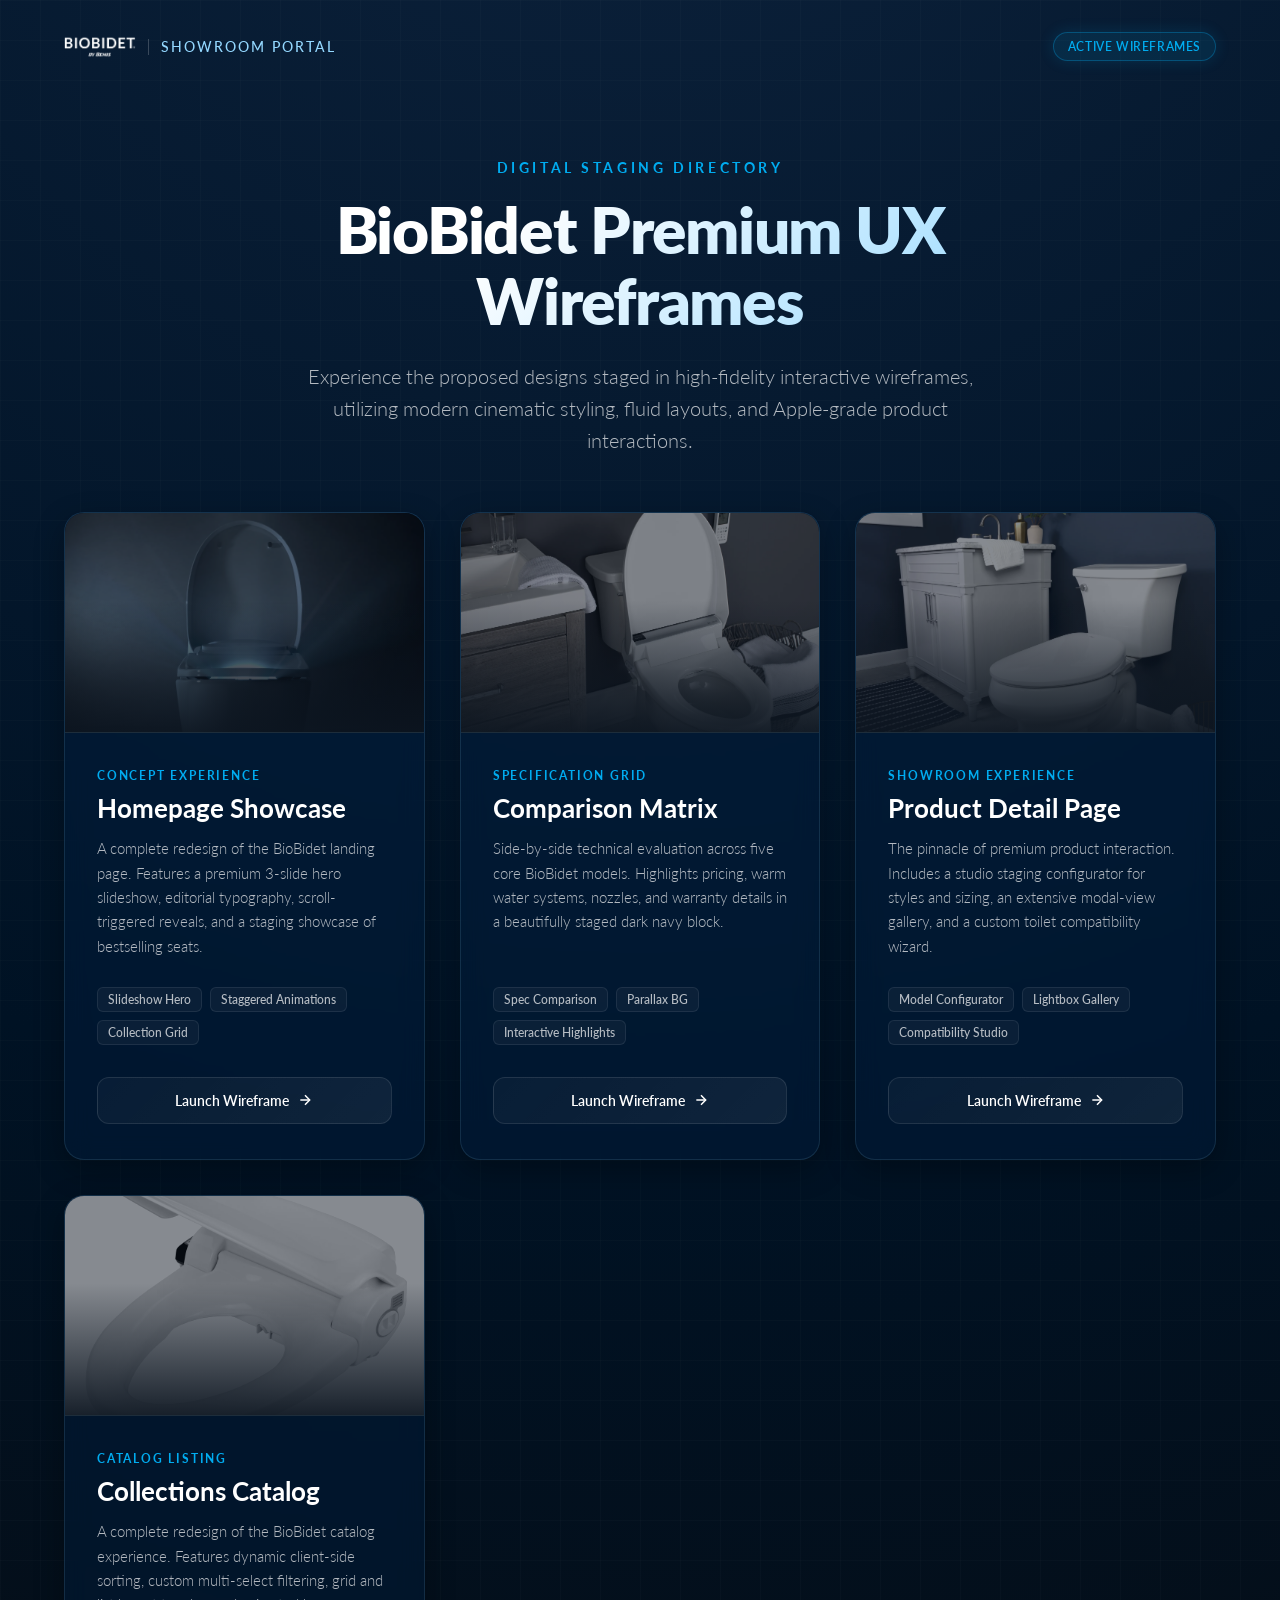
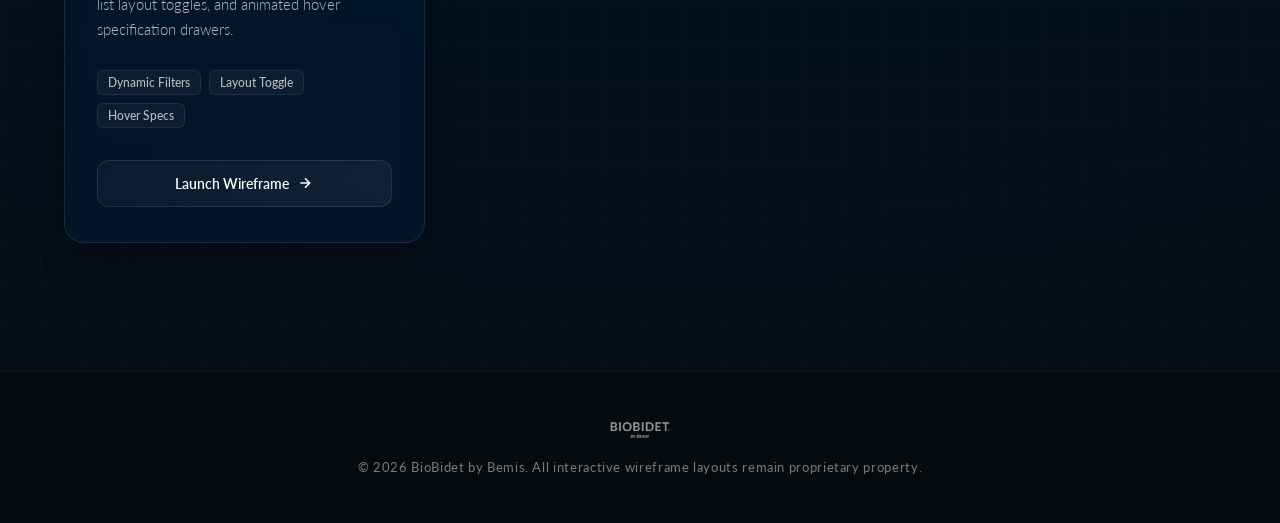
==== commit eabe1371: "feat: implement collections page with cinematic hero, sticky filter utility bar, and custom dropdown" ====
--- a/index.html
+++ b/index.html
@@ -614,6 +614,35 @@
                     </div>
                 </a>
 
+                <!-- CARD 4: Collections Page -->
+                <a href="wireframes/collections/index.html" class="wireframe-card">
+                    <div class="card-glow"></div>
+                    <div class="card-visual">
+                        <!-- <span class="card-badge">Redesigned</span> -->
+                        <img class="card-img" src="biobidet_images/Dealer_BB1000_Listing_Image_4_web.webp"
+                            alt="BioBidet Collections Staging">
+                    </div>
+                    <div class="card-info">
+                        <span class="card-kicker">Catalog Listing</span>
+                        <h2 class="card-title">Collections Catalog</h2>
+                        <p class="card-desc">
+                            A complete redesign of the BioBidet catalog experience. Features dynamic client-side sorting, custom multi-select filtering, grid and list layout toggles, and animated hover specification drawers.
+                        </p>
+                        <div class="card-tags">
+                            <span class="tag-pill">Dynamic Filters</span>
+                            <span class="tag-pill">Layout Toggle</span>
+                            <span class="tag-pill">Hover Specs</span>
+                        </div>
+                        <div class="card-btn">
+                            Launch Wireframe
+                            <svg viewBox="0 0 24 24" fill="none" stroke="currentColor">
+                                <line x1="5" y1="12" x2="19" y2="12"></line>
+                                <polyline points="12 5 19 12 12 19"></polyline>
+                            </svg>
+                        </div>
+                    </div>
+                </a>
+
             </div>
         </section>
     </main>
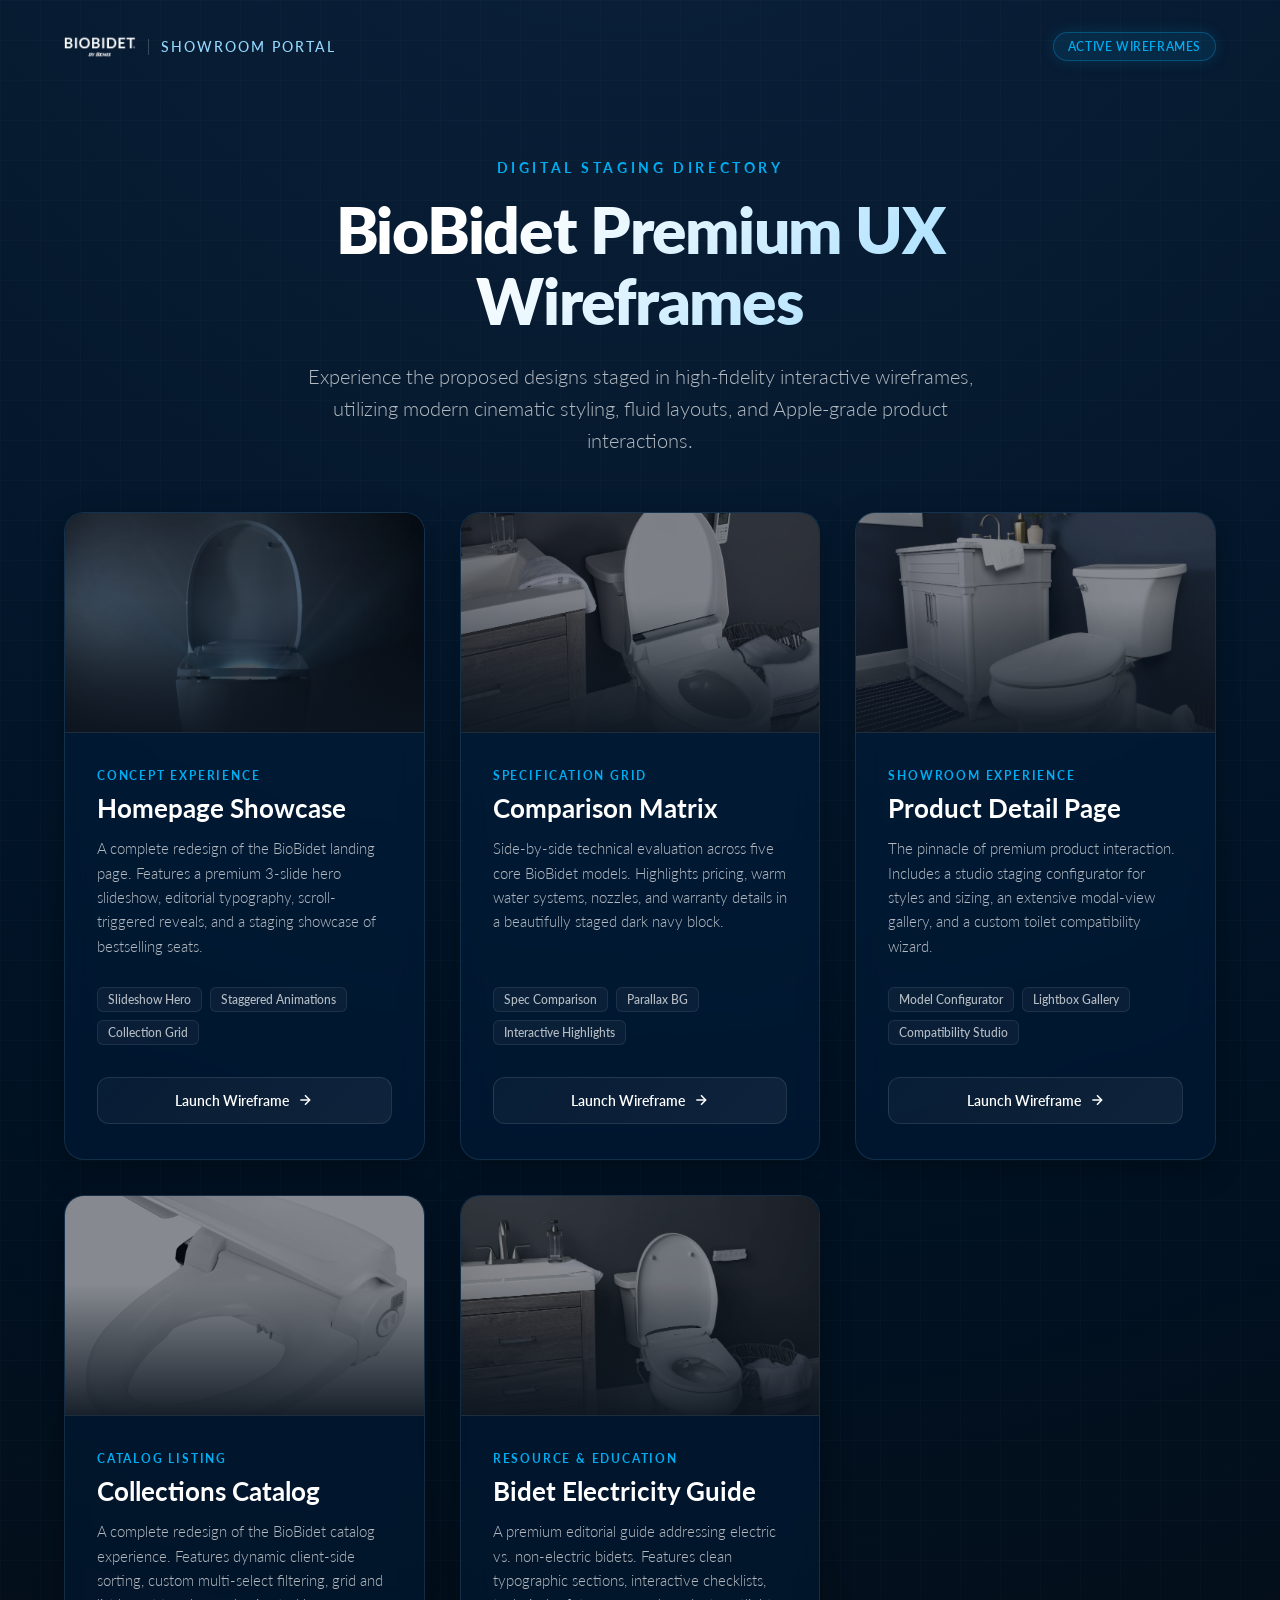
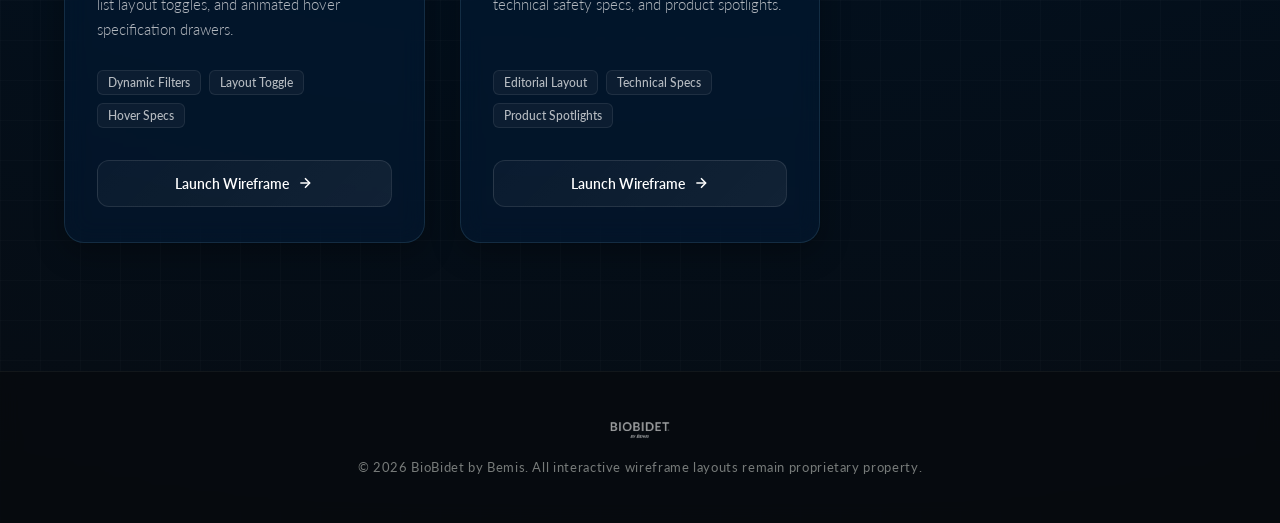
==== commit ad61c3a8: "feat: implement blog page wireframe with dedicated styling and navigation integration." ====
--- a/index.html
+++ b/index.html
@@ -237,6 +237,14 @@
             animation-delay: 0.65s;
         }
 
+        .wireframe-card:nth-child(4) {
+            animation-delay: 0.75s;
+        }
+
+        .wireframe-card:nth-child(5) {
+            animation-delay: 0.85s;
+        }
+
         /* Mouse tracking glow container */
         .card-glow {
             position: absolute;
@@ -643,6 +651,33 @@
                     </div>
                 </a>
 
+                <!-- CARD 5: Blog Page / Resource Hub -->
+                <a href="wireframes/blog/index.html" class="wireframe-card">
+                    <div class="card-glow"></div>
+                    <div class="card-visual">
+                        <img class="card-img" src="biobidet_images/discovery-dls-lifestyle_web.webp" alt="BioBidet Resource Hub Article">
+                    </div>
+                    <div class="card-info">
+                        <span class="card-kicker">Resource &amp; Education</span>
+                        <h2 class="card-title">Bidet Electricity Guide</h2>
+                        <p class="card-desc">
+                            A premium editorial guide addressing electric vs. non-electric bidets. Features clean typographic sections, interactive checklists, technical safety specs, and product spotlights.
+                        </p>
+                        <div class="card-tags">
+                            <span class="tag-pill">Editorial Layout</span>
+                            <span class="tag-pill">Technical Specs</span>
+                            <span class="tag-pill">Product Spotlights</span>
+                        </div>
+                        <div class="card-btn">
+                            Launch Wireframe
+                            <svg viewBox="0 0 24 24" fill="none" stroke="currentColor">
+                                <line x1="5" y1="12" x2="19" y2="12"></line>
+                                <polyline points="12 5 19 12 12 19"></polyline>
+                            </svg>
+                        </div>
+                    </div>
+                </a>
+
             </div>
         </section>
     </main>
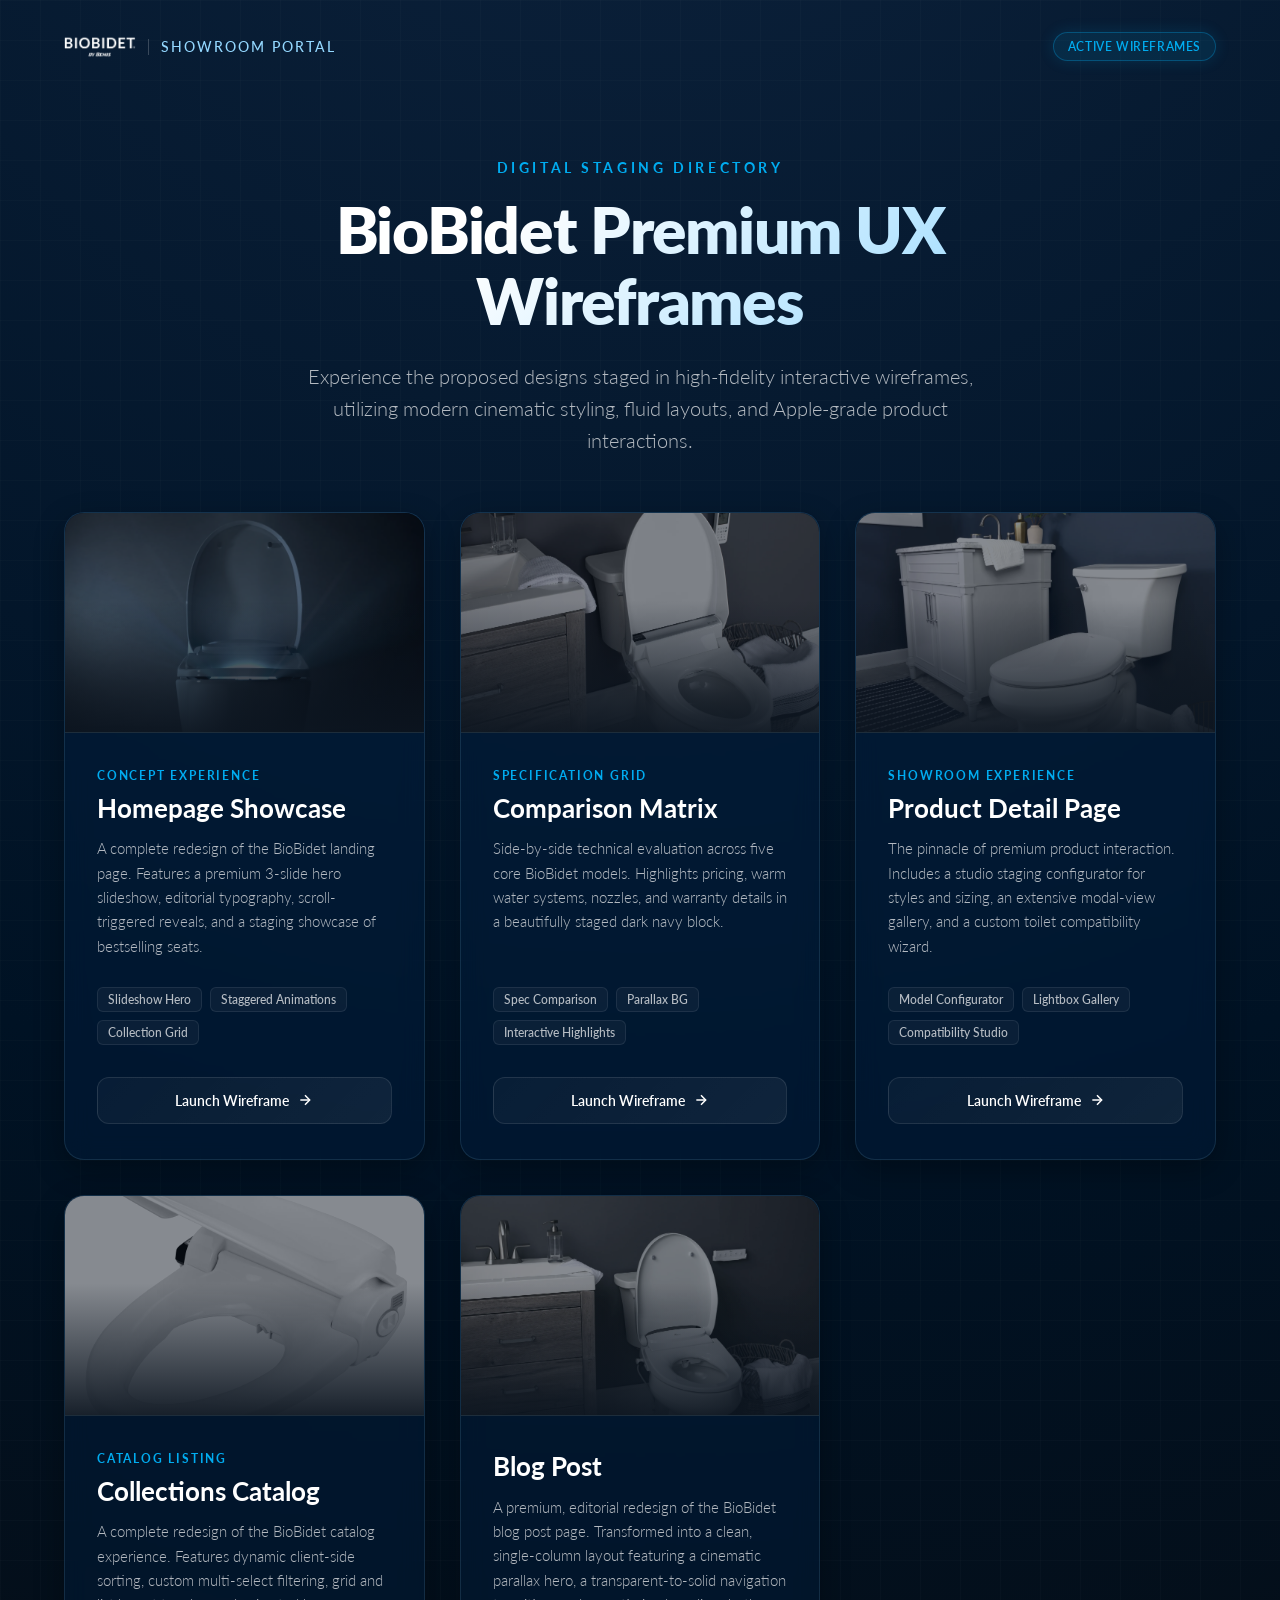
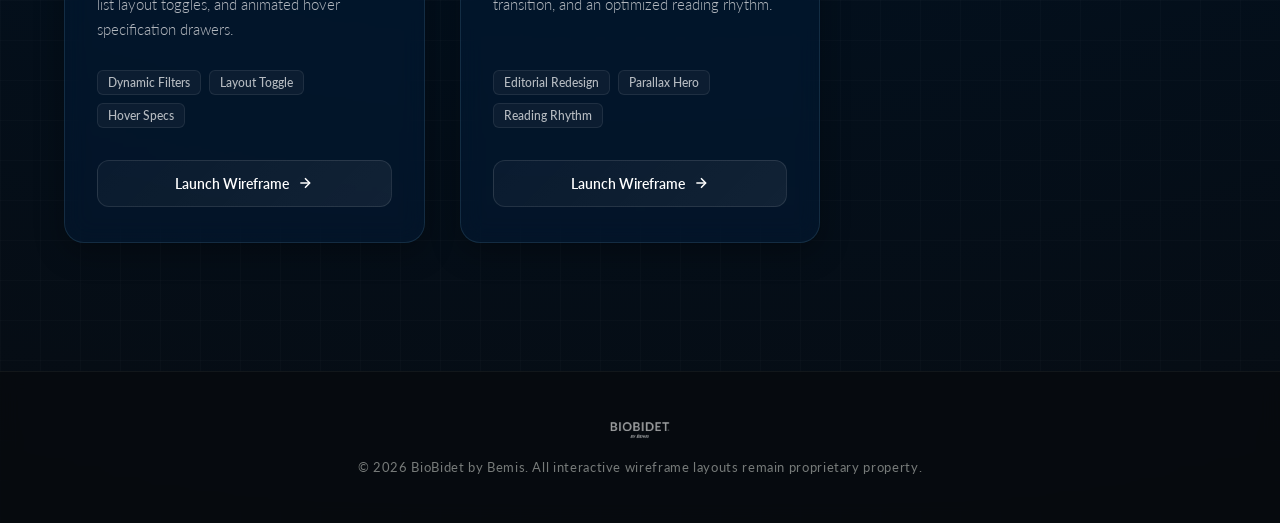
==== commit 803d4875: "docs: update index.html blog card description to highlight the editorial redesign" ====
--- a/index.html
+++ b/index.html
@@ -658,15 +658,17 @@
                         <img class="card-img" src="biobidet_images/discovery-dls-lifestyle_web.webp" alt="BioBidet Resource Hub Article">
                     </div>
                     <div class="card-info">
-                        <span class="card-kicker">Resource &amp; Education</span>
-                        <h2 class="card-title">Bidet Electricity Guide</h2>
+                        <!-- <span class="card-kicker">Resource &amp; Education</span> -->
+                        <h2 class="card-title">Blog Post</h2>
                         <p class="card-desc">
-                            A premium editorial guide addressing electric vs. non-electric bidets. Features clean typographic sections, interactive checklists, technical safety specs, and product spotlights.
+                            A premium, editorial redesign of the BioBidet blog post page. Transformed into a clean,
+                            single-column layout featuring a cinematic parallax hero, a transparent-to-solid navigation
+                            transition, and an optimized reading rhythm.
                         </p>
                         <div class="card-tags">
-                            <span class="tag-pill">Editorial Layout</span>
-                            <span class="tag-pill">Technical Specs</span>
-                            <span class="tag-pill">Product Spotlights</span>
+                            <span class="tag-pill">Editorial Redesign</span>
+                            <span class="tag-pill">Parallax Hero</span>
+                            <span class="tag-pill">Reading Rhythm</span>
                         </div>
                         <div class="card-btn">
                             Launch Wireframe
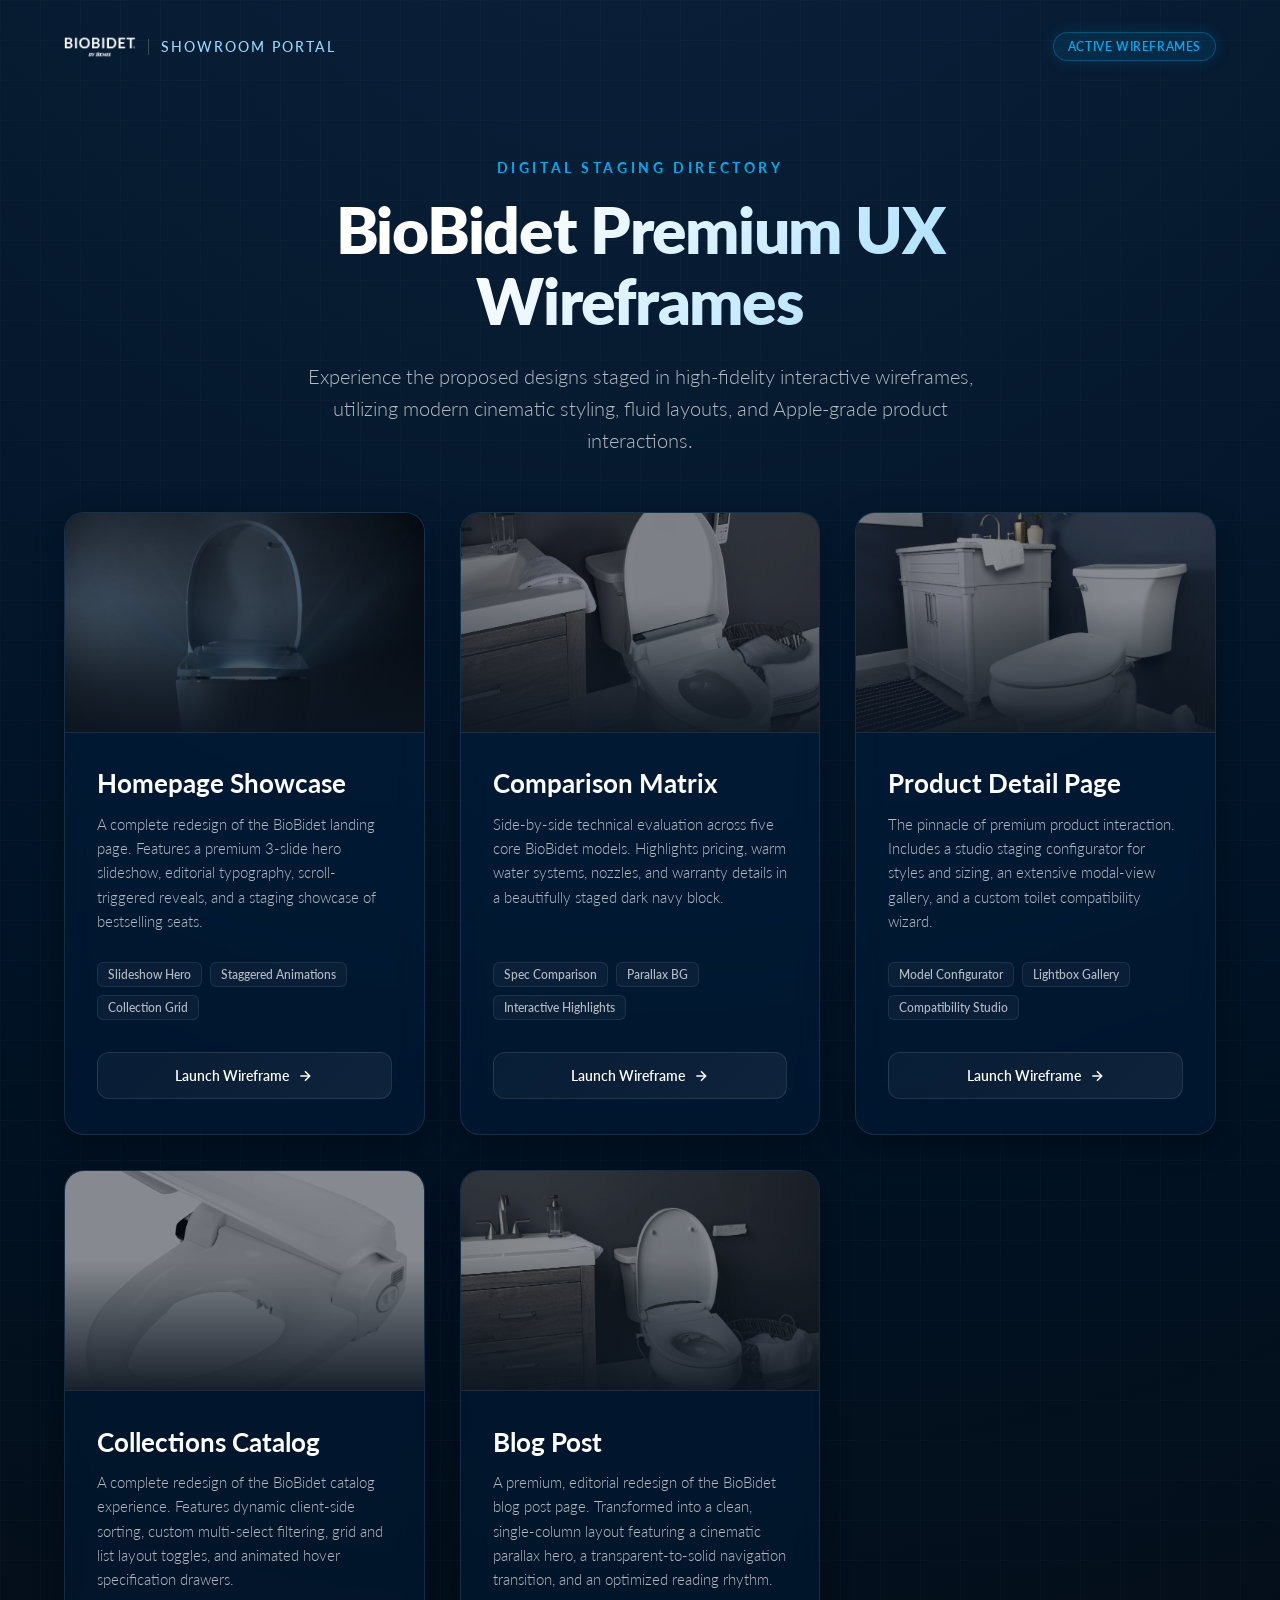
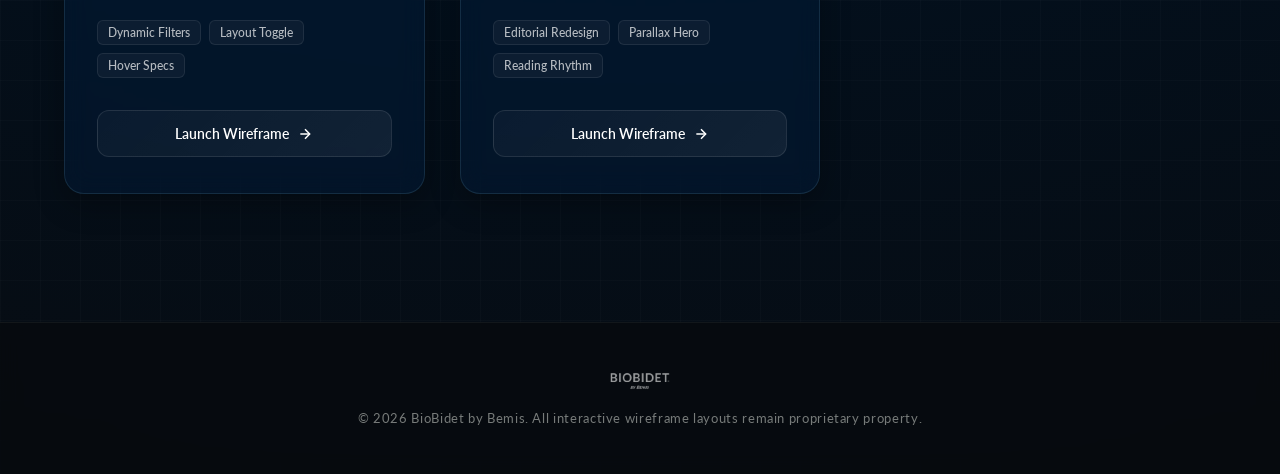
==== commit 10c18f8b: "chore: comment out card-kicker elements and adjust formatting in index.html" ====
--- a/index.html
+++ b/index.html
@@ -540,7 +540,7 @@
                         <img class="card-img" src="biobidet_images/hero_web.webp" alt="BioBidet Premium Homepage Hero">
                     </div>
                     <div class="card-info">
-                        <span class="card-kicker">Concept Experience</span>
+                        <!-- <span class="card-kicker">Concept Experience</span> -->
                         <h2 class="card-title">Homepage Showcase</h2>
                         <p class="card-desc">
                             A complete redesign of the BioBidet landing page. Features a premium 3-slide hero slideshow,
@@ -570,7 +570,7 @@
                             alt="BioBidet Comparison Matrix">
                     </div>
                     <div class="card-info">
-                        <span class="card-kicker">Specification Grid</span>
+                        <!-- <span class="card-kicker">Specification Grid</span> -->
                         <h2 class="card-title">Comparison Matrix</h2>
                         <p class="card-desc">
                             Side-by-side technical evaluation across five core BioBidet models. Highlights pricing, warm
@@ -600,7 +600,7 @@
                             alt="BioBidet PDP configurator">
                     </div>
                     <div class="card-info">
-                        <span class="card-kicker">Showroom Experience</span>
+                        <!-- <span class="card-kicker">Showroom Experience</span> -->
                         <h2 class="card-title">Product Detail Page</h2>
                         <p class="card-desc">
                             The pinnacle of premium product interaction. Includes a studio staging configurator for
@@ -631,10 +631,12 @@
                             alt="BioBidet Collections Staging">
                     </div>
                     <div class="card-info">
-                        <span class="card-kicker">Catalog Listing</span>
+                        <!-- <span class="card-kicker">Catalog Listing</span> -->
                         <h2 class="card-title">Collections Catalog</h2>
                         <p class="card-desc">
-                            A complete redesign of the BioBidet catalog experience. Features dynamic client-side sorting, custom multi-select filtering, grid and list layout toggles, and animated hover specification drawers.
+                            A complete redesign of the BioBidet catalog experience. Features dynamic client-side
+                            sorting, custom multi-select filtering, grid and list layout toggles, and animated hover
+                            specification drawers.
                         </p>
                         <div class="card-tags">
                             <span class="tag-pill">Dynamic Filters</span>
@@ -655,7 +657,8 @@
                 <a href="wireframes/blog/index.html" class="wireframe-card">
                     <div class="card-glow"></div>
                     <div class="card-visual">
-                        <img class="card-img" src="biobidet_images/discovery-dls-lifestyle_web.webp" alt="BioBidet Resource Hub Article">
+                        <img class="card-img" src="biobidet_images/discovery-dls-lifestyle_web.webp"
+                            alt="BioBidet Resource Hub Article">
                     </div>
                     <div class="card-info">
                         <!-- <span class="card-kicker">Resource &amp; Education</span> -->
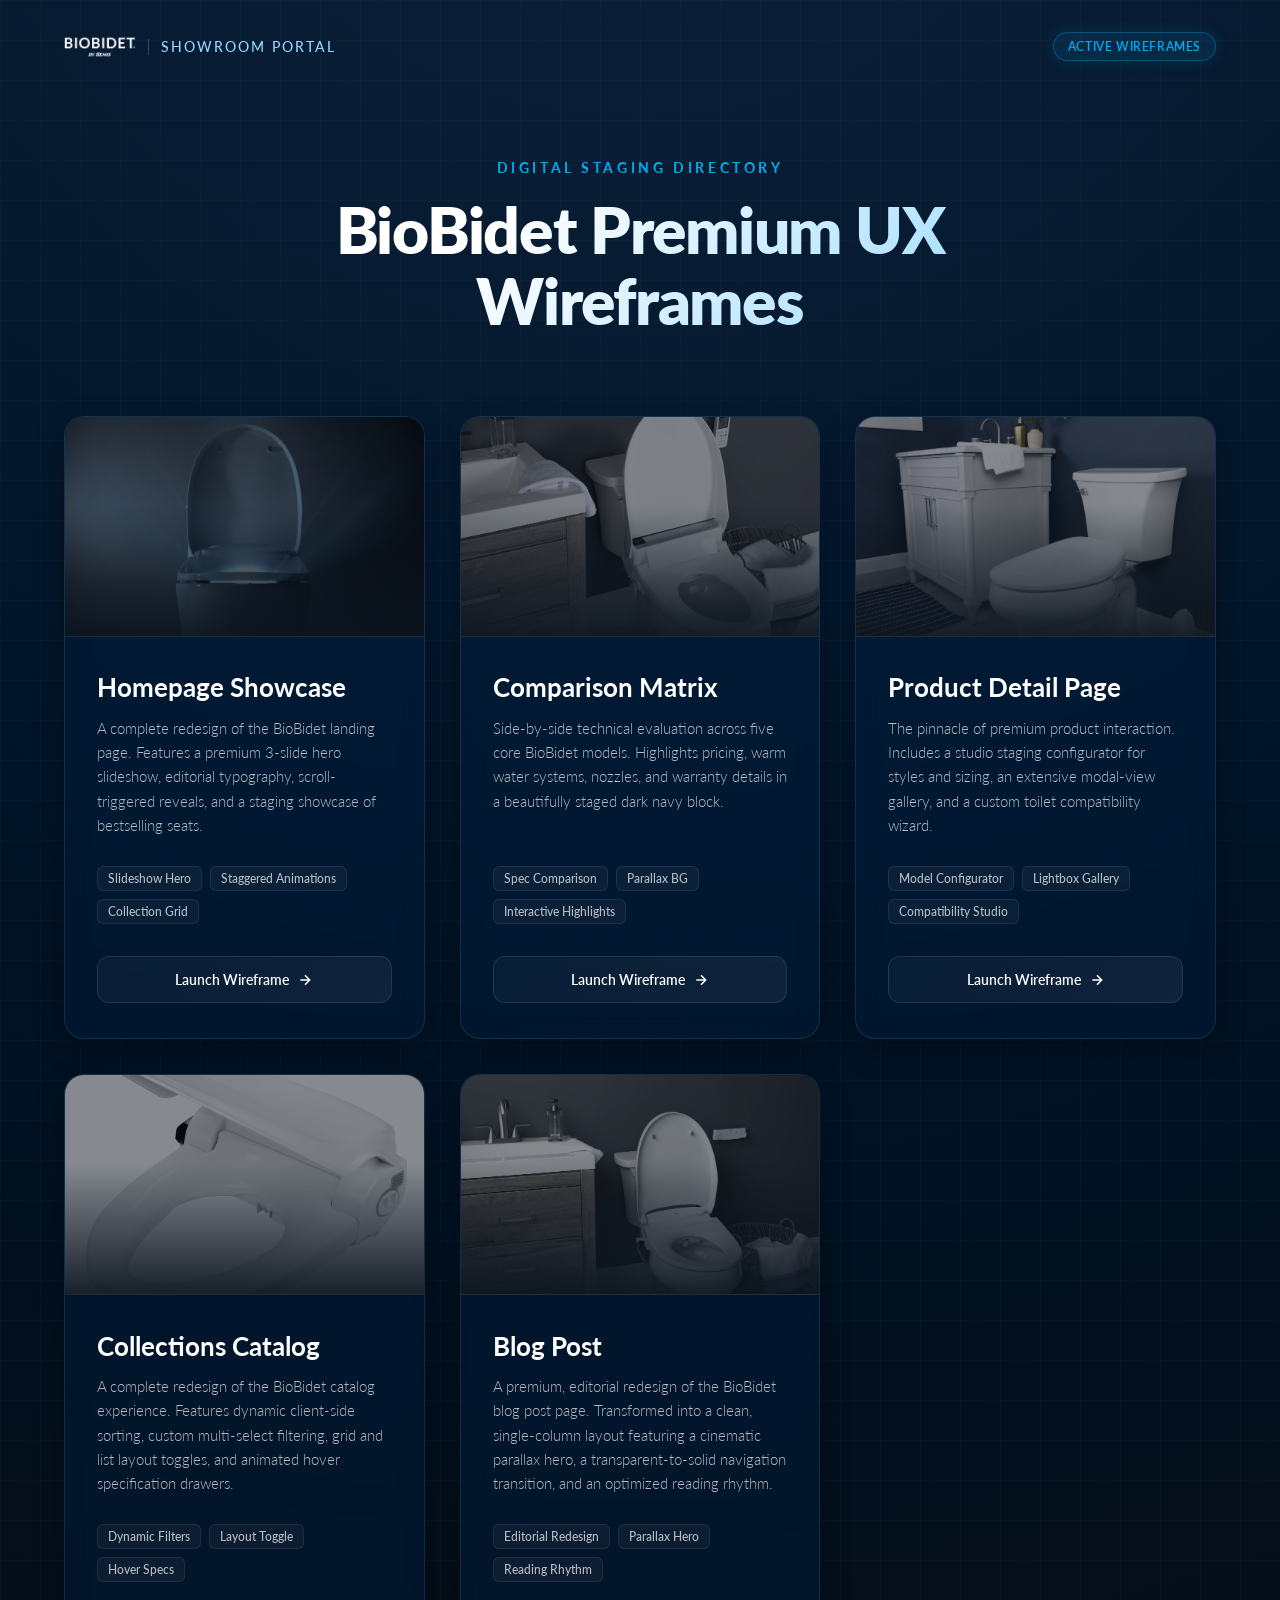
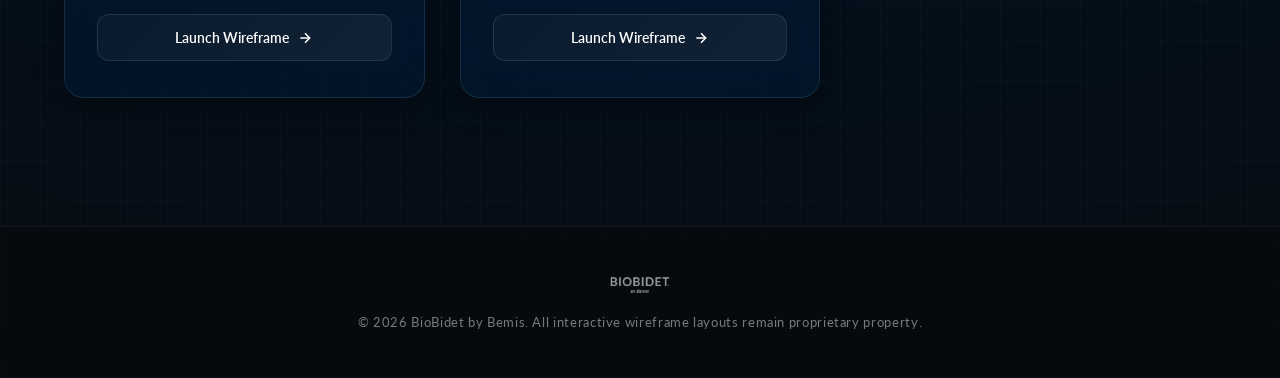
==== commit c985583c: "text edit" ====
--- a/index.html
+++ b/index.html
@@ -522,10 +522,10 @@
         <section class="hero">
             <span class="hero-kicker">Digital Staging Directory</span>
             <h1 class="hero-title">BioBidet Premium UX Wireframes</h1>
-            <p class="hero-desc">
+            <!-- <p class="hero-desc">
                 Experience the proposed designs staged in high-fidelity interactive wireframes, utilizing modern
                 cinematic styling, fluid layouts, and Apple-grade product interactions.
-            </p>
+            </p> -->
         </section>
 
         <!-- CARDS SHOWCASE -->
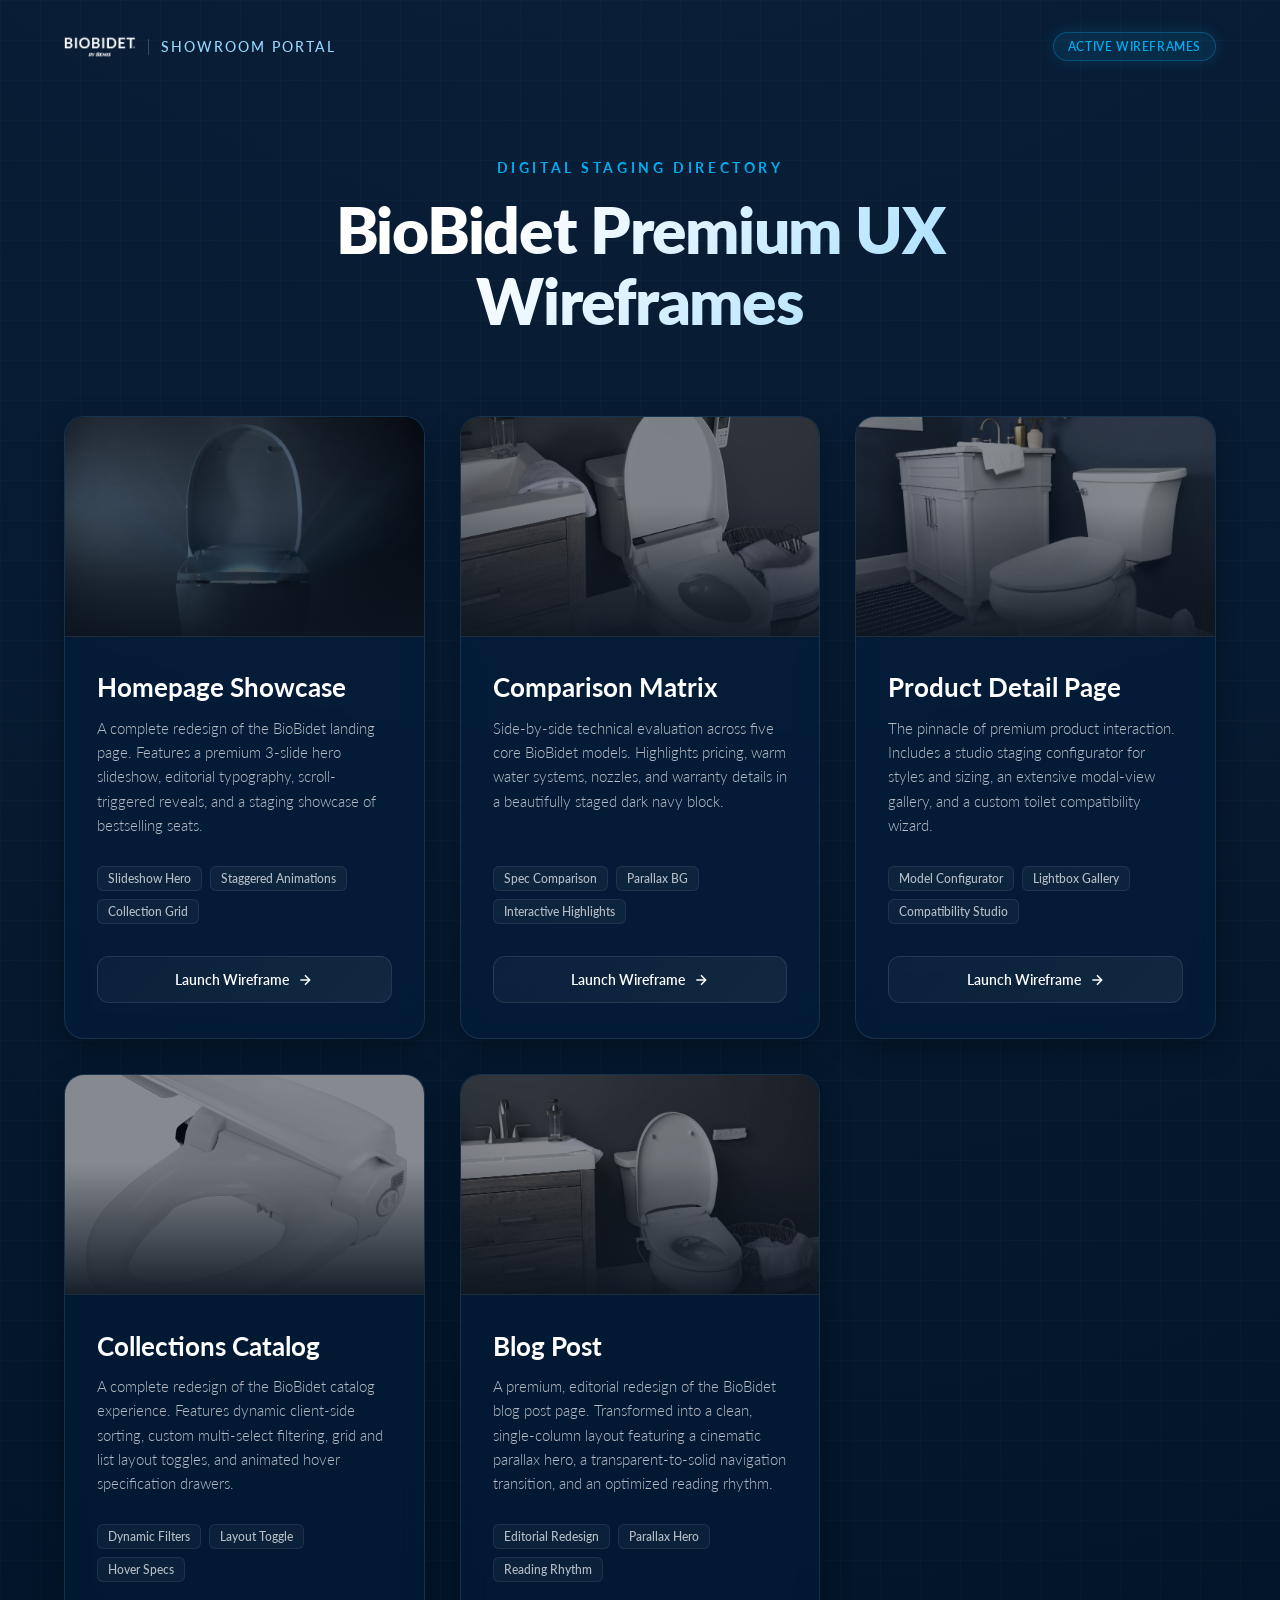
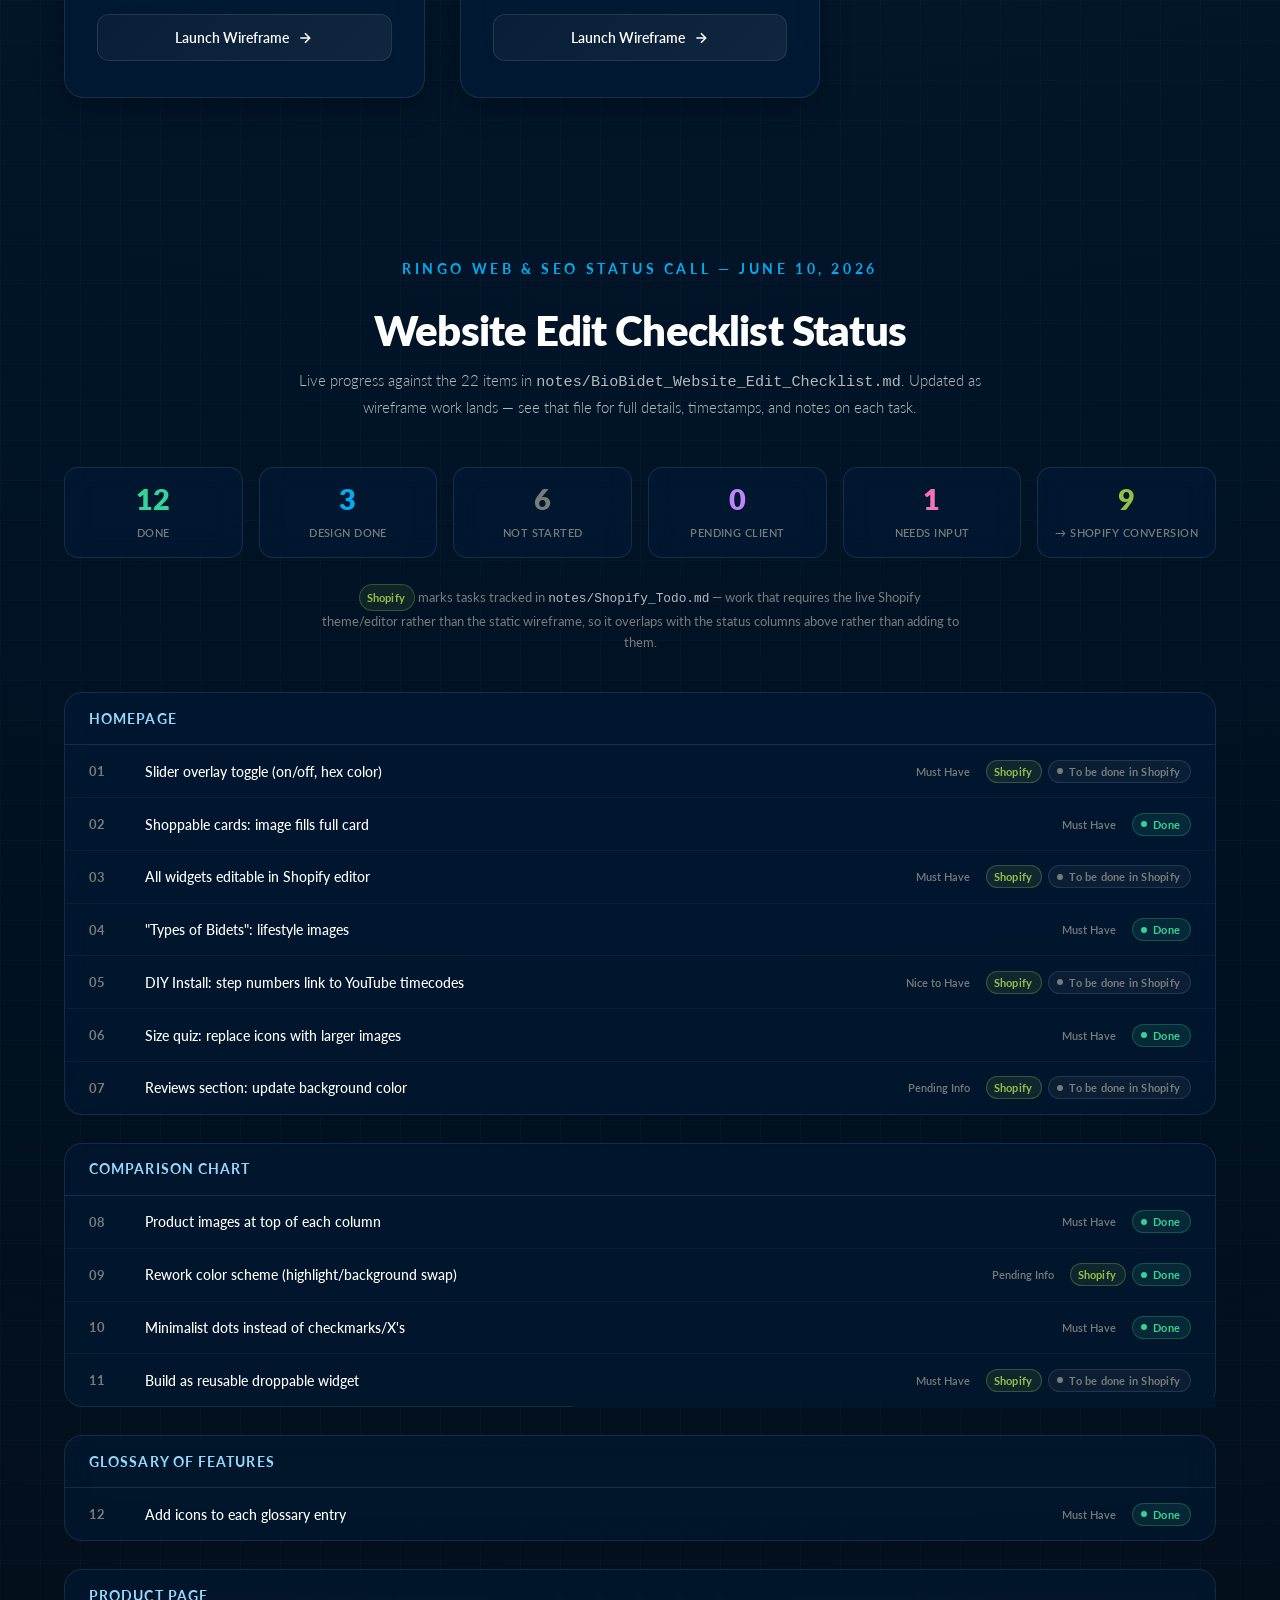
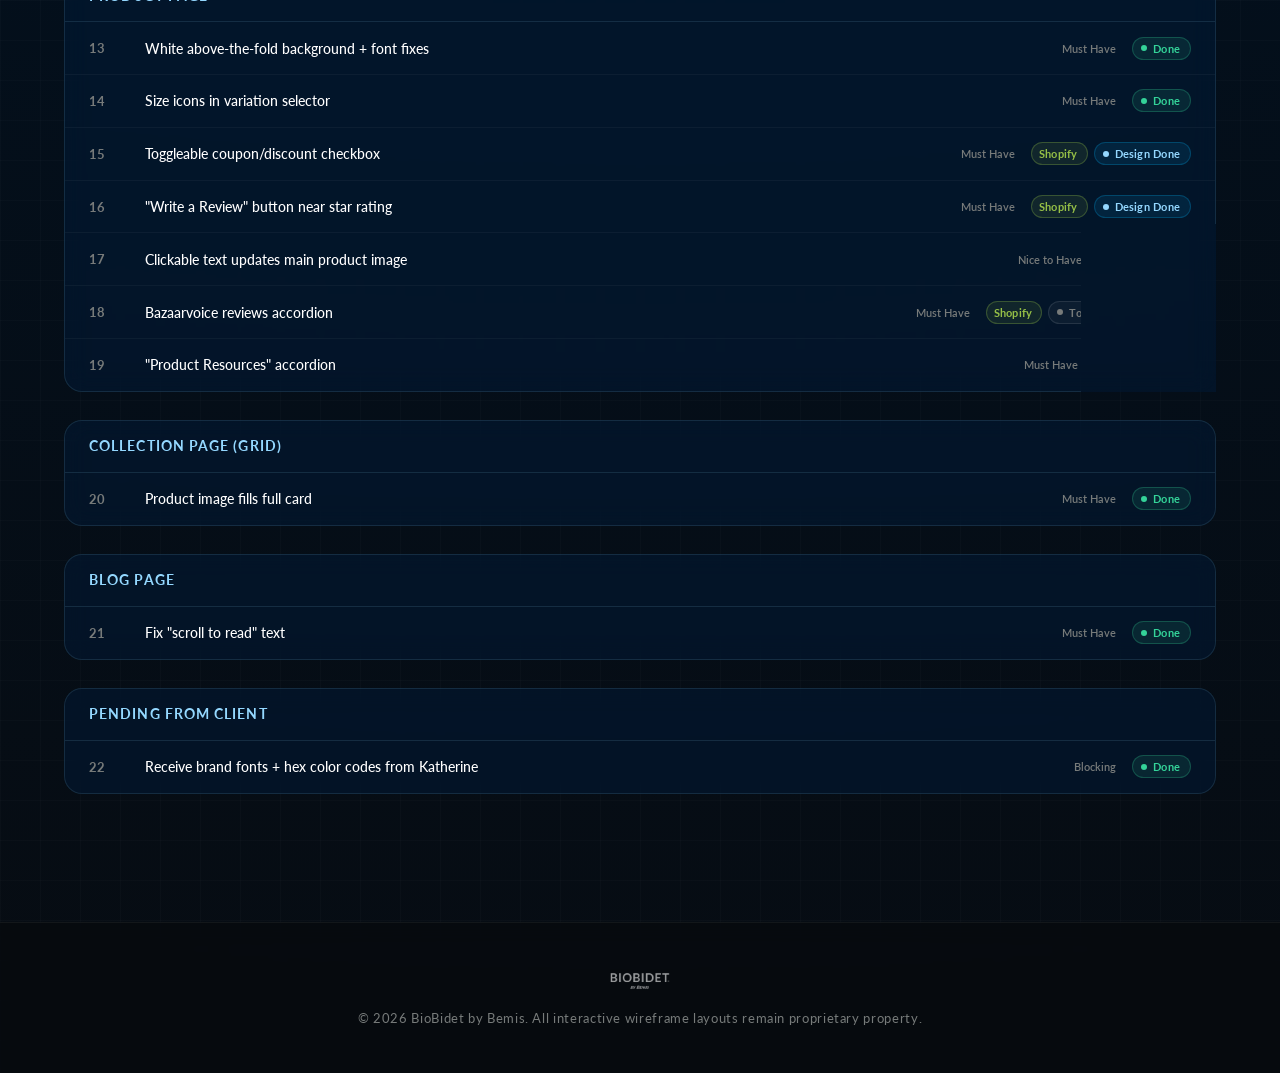
==== commit c26630bd: "feat: add interactive website edit checklist status dashboard to index.html" ====
--- a/index.html
+++ b/index.html
@@ -465,6 +465,270 @@
             font-size: 0.8rem;
             color: var(--text-muted);
             letter-spacing: 0.05em;
+        }
+
+        /* ============================================================
+           CHECKLIST STATUS DASHBOARD
+           ============================================================ */
+        .status-container {
+            position: relative;
+            z-index: 5;
+            padding: 2rem 5% 8rem;
+            max-width: 1280px;
+            margin: 0 auto;
+            width: 100%;
+        }
+
+        .status-header {
+            text-align: center;
+            max-width: 700px;
+            margin: 0 auto 3rem;
+        }
+
+        .status-header .hero-kicker {
+            animation: none;
+            opacity: 1;
+            transform: none;
+        }
+
+        .status-header h2 {
+            font-family: var(--font-display);
+            font-size: clamp(1.8rem, 3.5vw, 2.6rem);
+            font-weight: 800;
+            letter-spacing: -0.02em;
+            margin: 0.6rem 0 0.8rem;
+            color: var(--text-primary);
+        }
+
+        .status-header p {
+            font-size: 0.95rem;
+            color: var(--text-secondary);
+            line-height: 1.6;
+            font-weight: 300;
+        }
+
+        .status-header p a {
+            color: var(--light-cyan);
+        }
+
+        /* Summary stat row */
+        .status-stats {
+            display: grid;
+            grid-template-columns: repeat(6, 1fr);
+            gap: 1rem;
+            margin-bottom: 3rem;
+        }
+
+        .stat-card {
+            background: var(--card-bg);
+            border: 1px solid var(--card-border);
+            border-radius: 14px;
+            padding: 1.1rem 0.8rem;
+            text-align: center;
+            backdrop-filter: blur(12px);
+            -webkit-backdrop-filter: blur(12px);
+        }
+
+        .stat-card .stat-num {
+            display: block;
+            font-family: var(--font-display);
+            font-size: 1.8rem;
+            font-weight: 800;
+            line-height: 1;
+            margin-bottom: 0.4rem;
+        }
+
+        .stat-card .stat-label {
+            font-size: 0.68rem;
+            font-weight: 600;
+            letter-spacing: 0.04em;
+            text-transform: uppercase;
+            color: var(--text-muted);
+        }
+
+        .stat-card--done .stat-num { color: #34d399; }
+        .stat-card--progress .stat-num { color: var(--cyan); }
+        .stat-card--dev .stat-num { color: #95bf47; }
+        .stat-card--pending .stat-num { color: #c084fc; }
+        .stat-card--todo .stat-num { color: var(--text-muted); }
+        .stat-card--clarify .stat-num { color: #f472b6; }
+
+        .status-legend-note {
+            text-align: center;
+            font-size: 0.8rem;
+            color: var(--text-muted);
+            line-height: 1.6;
+            max-width: 640px;
+            margin: -1.4rem auto 2.5rem;
+        }
+
+        .status-legend-note code {
+            color: var(--text-secondary);
+        }
+
+        /* Status badge chips */
+        .status-badge {
+            display: inline-flex;
+            align-items: center;
+            gap: 6px;
+            padding: 4px 10px 4px 8px;
+            border-radius: 20px;
+            font-size: 0.7rem;
+            font-weight: 700;
+            letter-spacing: 0.02em;
+            white-space: nowrap;
+            font-family: var(--font-display);
+        }
+
+        .status-badge::before {
+            content: '';
+            width: 6px;
+            height: 6px;
+            border-radius: 50%;
+            background: currentColor;
+            flex-shrink: 0;
+        }
+
+        .status-badge--done {
+            color: #34d399;
+            background: rgba(52, 211, 153, 0.1);
+            border: 1px solid rgba(52, 211, 153, 0.25);
+        }
+
+        .status-badge--design {
+            color: var(--light-cyan);
+            background: rgba(0, 172, 240, 0.1);
+            border: 1px solid rgba(0, 172, 240, 0.25);
+        }
+
+        .status-badge--dev {
+            color: #f59e0b;
+            background: rgba(245, 158, 11, 0.1);
+            border: 1px solid rgba(245, 158, 11, 0.25);
+        }
+
+        .status-badge--pending {
+            color: #c084fc;
+            background: rgba(192, 132, 252, 0.1);
+            border: 1px solid rgba(192, 132, 252, 0.25);
+        }
+
+        .status-badge--todo {
+            color: var(--text-muted);
+            background: rgba(255, 255, 255, 0.04);
+            border: 1px solid rgba(255, 255, 255, 0.1);
+        }
+
+        .status-badge--clarify {
+            color: #f472b6;
+            background: rgba(244, 114, 182, 0.1);
+            border: 1px solid rgba(244, 114, 182, 0.25);
+        }
+
+        /* Secondary marker: routed to Shopify theme conversion (per Shopify_Todo.md) */
+        .shopify-tag {
+            display: inline-flex;
+            align-items: center;
+            gap: 5px;
+            padding: 4px 9px 4px 7px;
+            border-radius: 20px;
+            font-size: 0.68rem;
+            font-weight: 700;
+            letter-spacing: 0.02em;
+            white-space: nowrap;
+            font-family: var(--font-display);
+            color: #95bf47;
+            background: rgba(149, 191, 71, 0.1);
+            border: 1px solid rgba(149, 191, 71, 0.3);
+        }
+
+        .status-row-badges {
+            display: flex;
+            align-items: center;
+            gap: 6px;
+            flex-wrap: wrap;
+            justify-content: flex-end;
+        }
+
+        /* Grouped task list */
+        .status-groups {
+            display: flex;
+            flex-direction: column;
+            gap: 1.75rem;
+        }
+
+        .status-group {
+            background: var(--card-bg);
+            border: 1px solid var(--card-border);
+            border-radius: 18px;
+            overflow: hidden;
+            backdrop-filter: blur(12px);
+            -webkit-backdrop-filter: blur(12px);
+        }
+
+        .status-group-title {
+            padding: 1.1rem 1.5rem;
+            font-family: var(--font-display);
+            font-size: 0.85rem;
+            font-weight: 700;
+            letter-spacing: 0.08em;
+            text-transform: uppercase;
+            color: var(--light-cyan);
+            border-bottom: 1px solid var(--card-border);
+        }
+
+        .status-row {
+            display: grid;
+            grid-template-columns: 2.5rem 1fr auto auto;
+            align-items: center;
+            gap: 1rem;
+            padding: 0.9rem 1.5rem;
+            border-bottom: 1px solid rgba(255, 255, 255, 0.04);
+        }
+
+        .status-row:last-child {
+            border-bottom: none;
+        }
+
+        .status-row-num {
+            font-family: var(--font-display);
+            font-size: 0.8rem;
+            font-weight: 700;
+            color: var(--text-muted);
+        }
+
+        .status-row-title {
+            font-size: 0.9rem;
+            font-weight: 500;
+            color: var(--text-primary);
+        }
+
+        .status-row-priority {
+            font-size: 0.7rem;
+            font-weight: 600;
+            color: var(--text-muted);
+            white-space: nowrap;
+        }
+
+        @media (max-width: 900px) {
+            .status-stats {
+                grid-template-columns: repeat(3, 1fr);
+            }
+        }
+
+        @media (max-width: 768px) {
+            .status-stats {
+                grid-template-columns: repeat(2, 1fr);
+            }
+
+            .status-row {
+                grid-template-columns: 1fr;
+                gap: 0.4rem;
+            }
+
+            .status-row-num {
+                display: none;
+            }
         }
 
         /* Keyframes */
@@ -685,6 +949,250 @@
 
             </div>
         </section>
+
+        <!-- CHECKLIST STATUS DASHBOARD -->
+        <section class="status-container" id="status">
+            <div class="status-header">
+                <span class="hero-kicker">Ringo Web &amp; SEO Status Call &mdash; June 10, 2026</span>
+                <h2>Website Edit Checklist Status</h2>
+                <p>
+                    Live progress against the 22 items in
+                    <code>notes/BioBidet_Website_Edit_Checklist.md</code>. Updated as wireframe work lands &mdash;
+                    see that file for full details, timestamps, and notes on each task.
+                </p>
+            </div>
+
+            <div class="status-stats">
+                <div class="stat-card stat-card--done">
+                    <span class="stat-num">12</span>
+                    <span class="stat-label">Done</span>
+                </div>
+                <div class="stat-card stat-card--progress">
+                    <span class="stat-num">3</span>
+                    <span class="stat-label">Design Done</span>
+                </div>
+                <div class="stat-card stat-card--todo">
+                    <span class="stat-num">6</span>
+                    <span class="stat-label">Not Started</span>
+                </div>
+                <div class="stat-card stat-card--pending">
+                    <span class="stat-num">0</span>
+                    <span class="stat-label">Pending Client</span>
+                </div>
+                <div class="stat-card stat-card--clarify">
+                    <span class="stat-num">1</span>
+                    <span class="stat-label">Needs Input</span>
+                </div>
+                <div class="stat-card stat-card--dev">
+                    <span class="stat-num">9</span>
+                    <span class="stat-label">→ Shopify Conversion</span>
+                </div>
+            </div>
+            <p class="status-legend-note">
+                <span class="shopify-tag">Shopify</span>
+                marks tasks tracked in <code>notes/Shopify_Todo.md</code> — work that requires the live Shopify
+                theme/editor rather than the static wireframe, so it overlaps with the status columns above rather
+                than adding to them.
+            </p>
+
+            <div class="status-groups">
+
+                <!-- HOMEPAGE -->
+                <div class="status-group">
+                    <div class="status-group-title">Homepage</div>
+                    <div class="status-row">
+                        <span class="status-row-num">01</span>
+                        <span class="status-row-title">Slider overlay toggle (on/off, hex color)</span>
+                        <span class="status-row-priority">Must Have</span>
+                        <span class="status-row-badges">
+                            <span class="shopify-tag">Shopify</span>
+                            <span class="status-badge status-badge--todo">To be done in Shopify</span>
+                        </span>
+                    </div>
+                    <div class="status-row">
+                        <span class="status-row-num">02</span>
+                        <span class="status-row-title">Shoppable cards: image fills full card</span>
+                        <span class="status-row-priority">Must Have</span>
+                        <span class="status-badge status-badge--done">Done</span>
+                    </div>
+                    <div class="status-row">
+                        <span class="status-row-num">03</span>
+                        <span class="status-row-title">All widgets editable in Shopify editor</span>
+                        <span class="status-row-priority">Must Have</span>
+                        <span class="status-row-badges">
+                            <span class="shopify-tag">Shopify</span>
+                            <span class="status-badge status-badge--todo">To be done in Shopify</span>
+                        </span>
+                    </div>
+                    <div class="status-row">
+                        <span class="status-row-num">04</span>
+                        <span class="status-row-title">"Types of Bidets": lifestyle images</span>
+                        <span class="status-row-priority">Must Have</span>
+                        <span class="status-badge status-badge--done">Done</span>
+                    </div>
+                    <div class="status-row">
+                        <span class="status-row-num">05</span>
+                        <span class="status-row-title">DIY Install: step numbers link to YouTube timecodes</span>
+                        <span class="status-row-priority">Nice to Have</span>
+                        <span class="status-row-badges">
+                            <span class="shopify-tag">Shopify</span>
+                            <span class="status-badge status-badge--todo">To be done in Shopify</span>
+                        </span>
+                    </div>
+                    <div class="status-row">
+                        <span class="status-row-num">06</span>
+                        <span class="status-row-title">Size quiz: replace icons with larger images</span>
+                        <span class="status-row-priority">Must Have</span>
+                        <span class="status-badge status-badge--done">Done</span>
+                    </div>
+                    <div class="status-row">
+                        <span class="status-row-num">07</span>
+                        <span class="status-row-title">Reviews section: update background color</span>
+                        <span class="status-row-priority">Pending Info</span>
+                        <span class="status-row-badges">
+                            <span class="shopify-tag">Shopify</span>
+                            <span class="status-badge status-badge--todo">To be done in Shopify</span>
+                        </span>
+                    </div>
+                </div>
+
+                <!-- COMPARISON CHART -->
+                <div class="status-group">
+                    <div class="status-group-title">Comparison Chart</div>
+                    <div class="status-row">
+                        <span class="status-row-num">08</span>
+                        <span class="status-row-title">Product images at top of each column</span>
+                        <span class="status-row-priority">Must Have</span>
+                        <span class="status-badge status-badge--done">Done</span>
+                    </div>
+                    <div class="status-row">
+                        <span class="status-row-num">09</span>
+                        <span class="status-row-title">Rework color scheme (highlight/background swap)</span>
+                        <span class="status-row-priority">Pending Info</span>
+                        <span class="status-row-badges">
+                            <span class="shopify-tag">Shopify</span>
+                            <span class="status-badge status-badge--done">Done</span>
+                        </span>
+                    </div>
+                    <div class="status-row">
+                        <span class="status-row-num">10</span>
+                        <span class="status-row-title">Minimalist dots instead of checkmarks/X's</span>
+                        <span class="status-row-priority">Must Have</span>
+                        <span class="status-badge status-badge--done">Done</span>
+                    </div>
+                    <div class="status-row">
+                        <span class="status-row-num">11</span>
+                        <span class="status-row-title">Build as reusable droppable widget</span>
+                        <span class="status-row-priority">Must Have</span>
+                        <span class="status-row-badges">
+                            <span class="shopify-tag">Shopify</span>
+                            <span class="status-badge status-badge--todo">To be done in Shopify</span>
+                        </span>
+                    </div>
+                </div>
+
+                <!-- GLOSSARY -->
+                <div class="status-group">
+                    <div class="status-group-title">Glossary of Features</div>
+                    <div class="status-row">
+                        <span class="status-row-num">12</span>
+                        <span class="status-row-title">Add icons to each glossary entry</span>
+                        <span class="status-row-priority">Must Have</span>
+                        <span class="status-badge status-badge--done">Done</span>
+                    </div>
+                </div>
+
+                <!-- PRODUCT PAGE -->
+                <div class="status-group">
+                    <div class="status-group-title">Product Page</div>
+                    <div class="status-row">
+                        <span class="status-row-num">13</span>
+                        <span class="status-row-title">White above-the-fold background + font fixes</span>
+                        <span class="status-row-priority">Must Have</span>
+                        <span class="status-badge status-badge--done">Done</span>
+                    </div>
+                    <div class="status-row">
+                        <span class="status-row-num">14</span>
+                        <span class="status-row-title">Size icons in variation selector</span>
+                        <span class="status-row-priority">Must Have</span>
+                        <span class="status-badge status-badge--done">Done</span>
+                    </div>
+                    <div class="status-row">
+                        <span class="status-row-num">15</span>
+                        <span class="status-row-title">Toggleable coupon/discount checkbox</span>
+                        <span class="status-row-priority">Must Have</span>
+                        <span class="status-row-badges">
+                            <span class="shopify-tag">Shopify</span>
+                            <span class="status-badge status-badge--design">Design Done</span>
+                        </span>
+                    </div>
+                    <div class="status-row">
+                        <span class="status-row-num">16</span>
+                        <span class="status-row-title">"Write a Review" button near star rating</span>
+                        <span class="status-row-priority">Must Have</span>
+                        <span class="status-row-badges">
+                            <span class="shopify-tag">Shopify</span>
+                            <span class="status-badge status-badge--design">Design Done</span>
+                        </span>
+                    </div>
+                    <div class="status-row">
+                        <span class="status-row-num">17</span>
+                        <span class="status-row-title">Clickable text updates main product image</span>
+                        <span class="status-row-priority">Nice to Have</span>
+                        <span class="status-badge status-badge--clarify">Needs Input</span>
+                    </div>
+                    <div class="status-row">
+                        <span class="status-row-num">18</span>
+                        <span class="status-row-title">Bazaarvoice reviews accordion</span>
+                        <span class="status-row-priority">Must Have</span>
+                        <span class="status-row-badges">
+                            <span class="shopify-tag">Shopify</span>
+                            <span class="status-badge status-badge--todo">To be done in Shopify</span>
+                        </span>
+                    </div>
+                    <div class="status-row">
+                        <span class="status-row-num">19</span>
+                        <span class="status-row-title">"Product Resources" accordion</span>
+                        <span class="status-row-priority">Must Have</span>
+                        <span class="status-badge status-badge--design">Design Done</span>
+                    </div>
+                </div>
+
+                <!-- COLLECTION PAGE -->
+                <div class="status-group">
+                    <div class="status-group-title">Collection Page (Grid)</div>
+                    <div class="status-row">
+                        <span class="status-row-num">20</span>
+                        <span class="status-row-title">Product image fills full card</span>
+                        <span class="status-row-priority">Must Have</span>
+                        <span class="status-badge status-badge--done">Done</span>
+                    </div>
+                </div>
+
+                <!-- BLOG -->
+                <div class="status-group">
+                    <div class="status-group-title">Blog Page</div>
+                    <div class="status-row">
+                        <span class="status-row-num">21</span>
+                        <span class="status-row-title">Fix "scroll to read" text</span>
+                        <span class="status-row-priority">Must Have</span>
+                        <span class="status-badge status-badge--done">Done</span>
+                    </div>
+                </div>
+
+                <!-- PENDING FROM CLIENT -->
+                <div class="status-group">
+                    <div class="status-group-title">Pending From Client</div>
+                    <div class="status-row">
+                        <span class="status-row-num">22</span>
+                        <span class="status-row-title">Receive brand fonts + hex color codes from Katherine</span>
+                        <span class="status-row-priority">Blocking</span>
+                        <span class="status-badge status-badge--done">Done</span>
+                    </div>
+                </div>
+
+            </div>
+        </section>
     </main>
 
     <!-- FOOTER -->
